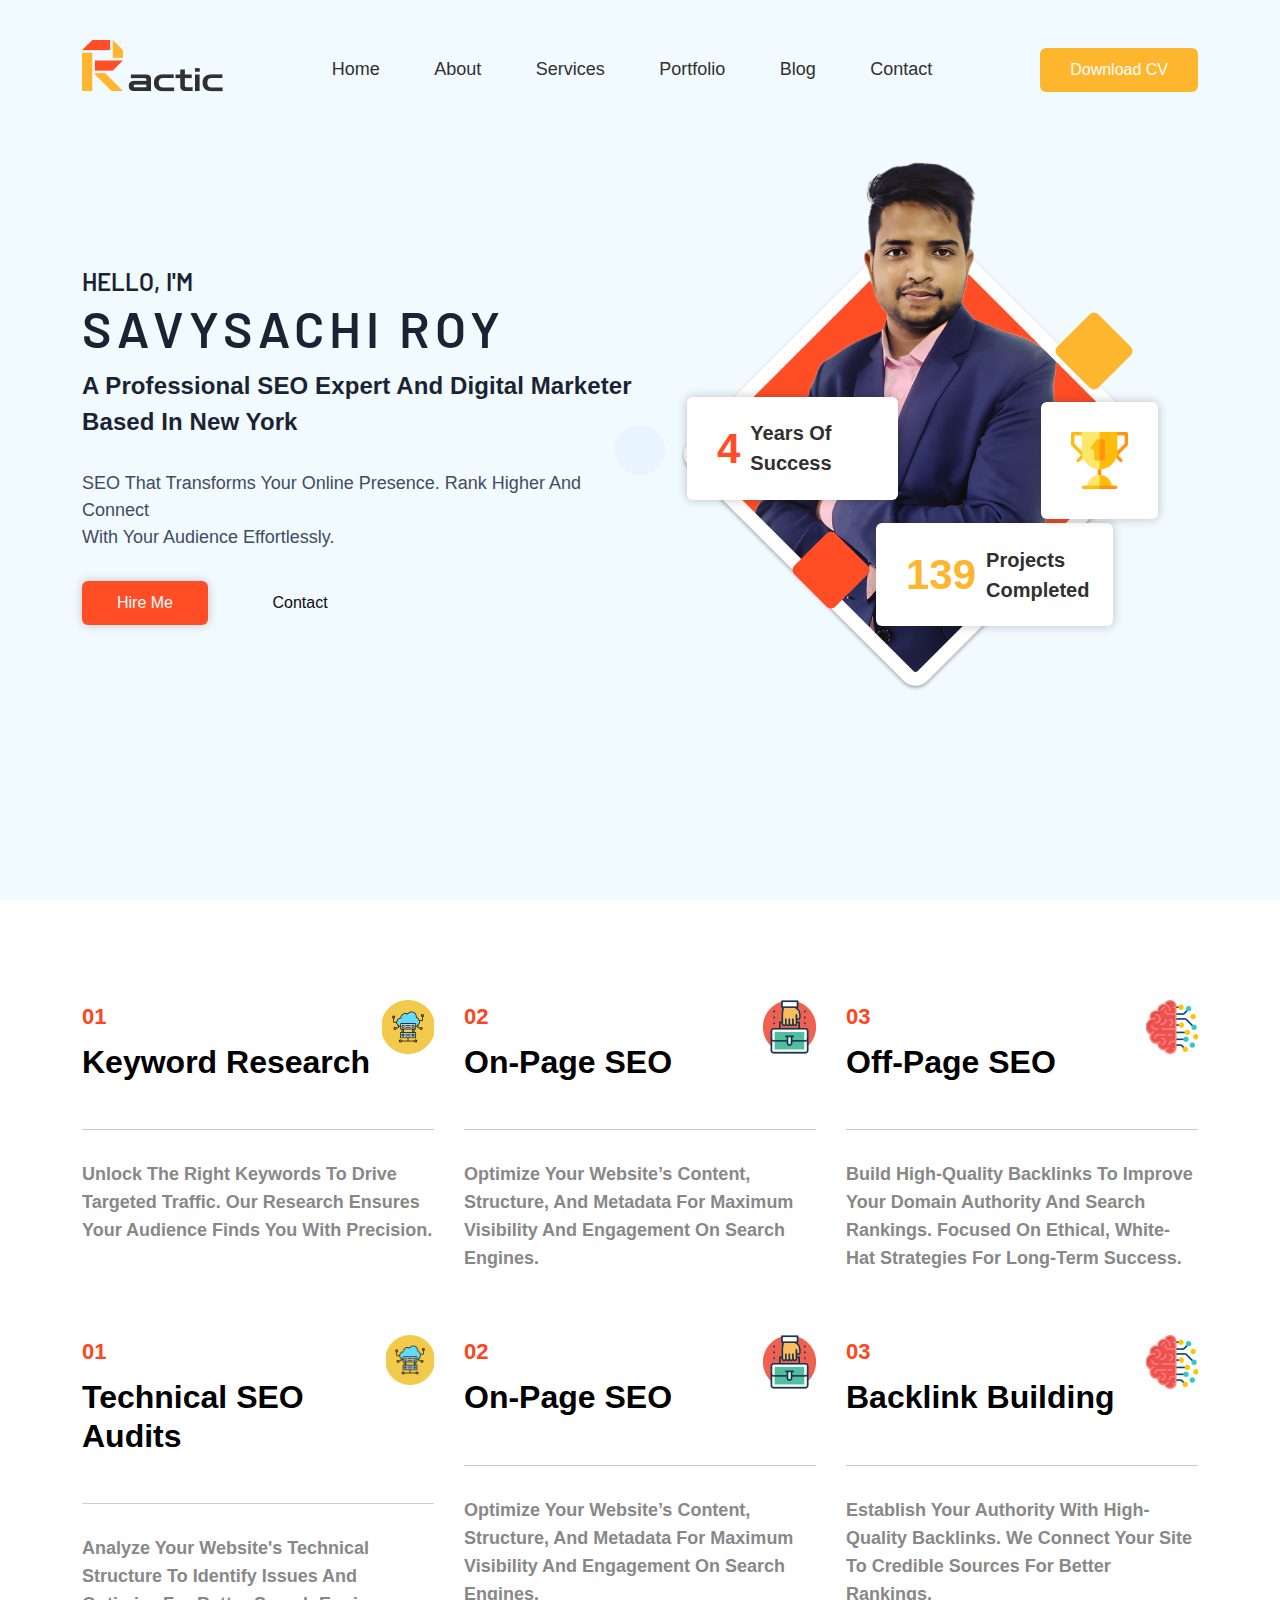
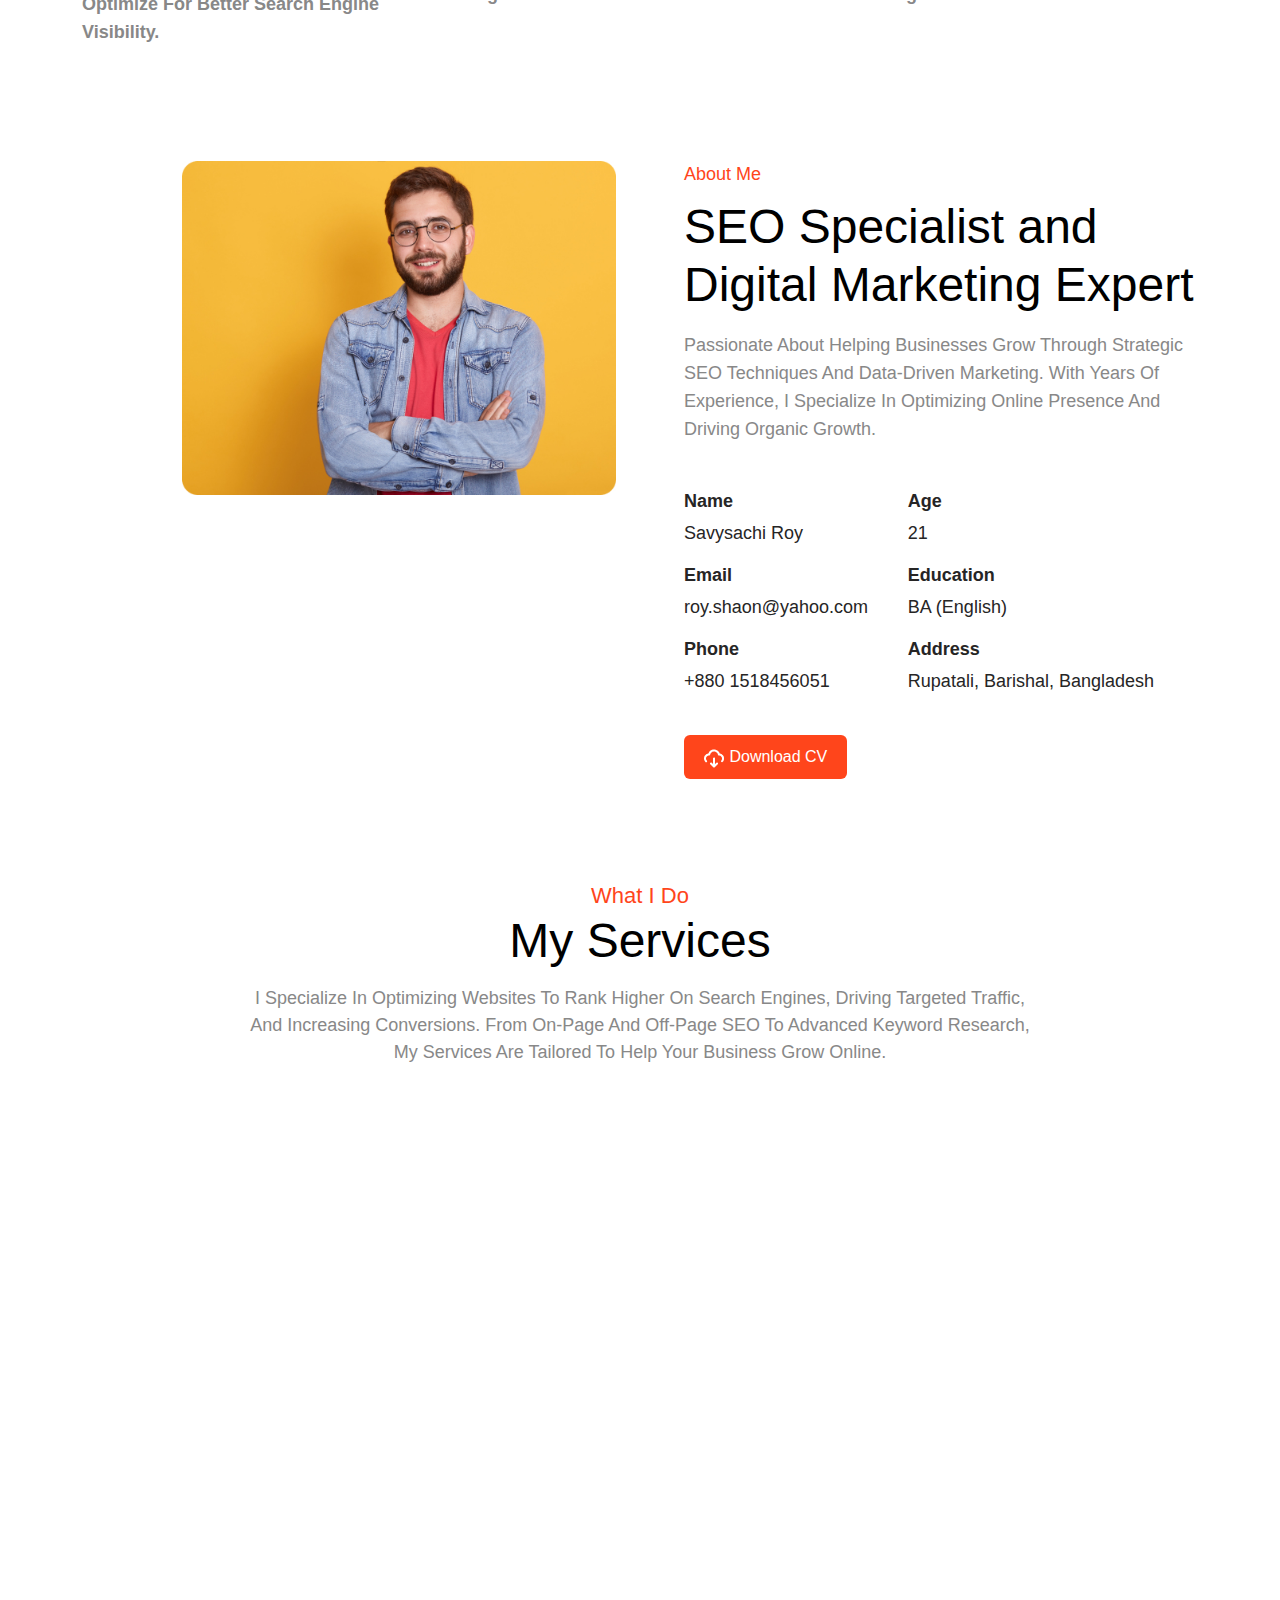
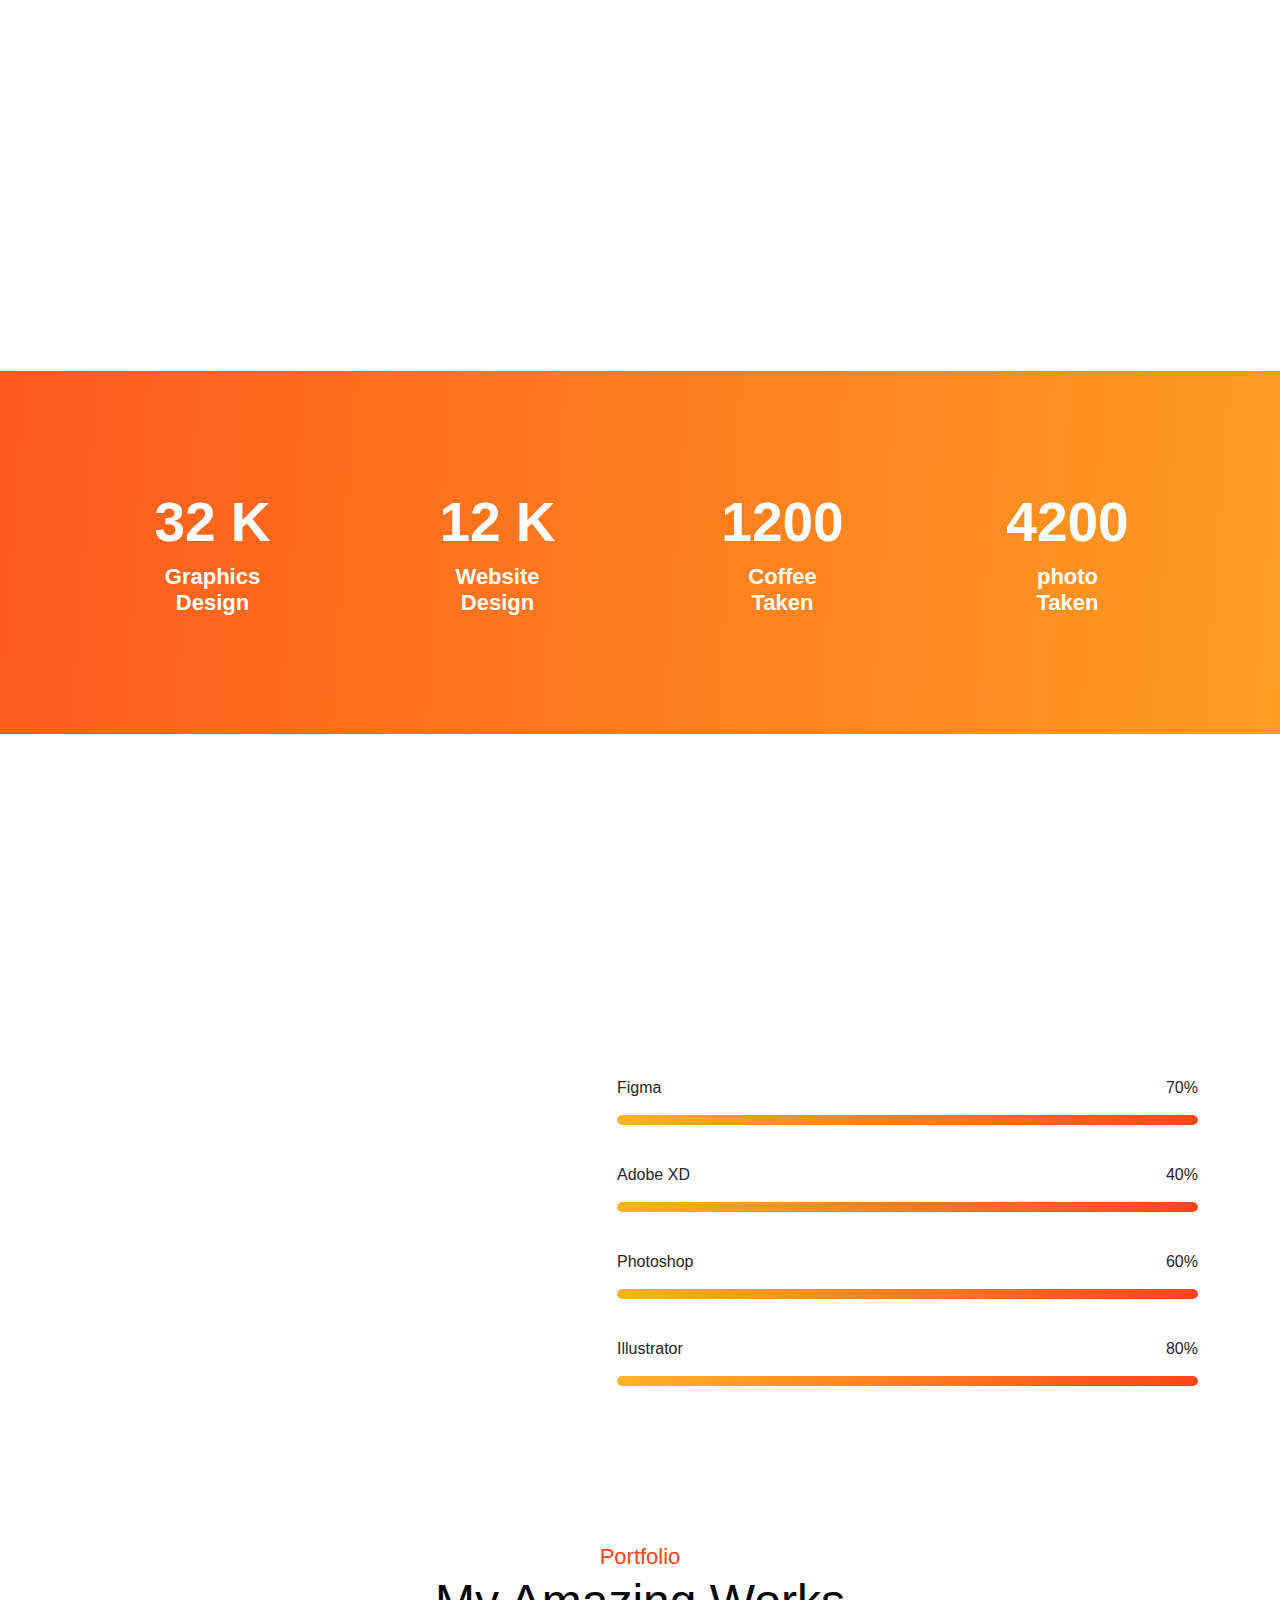
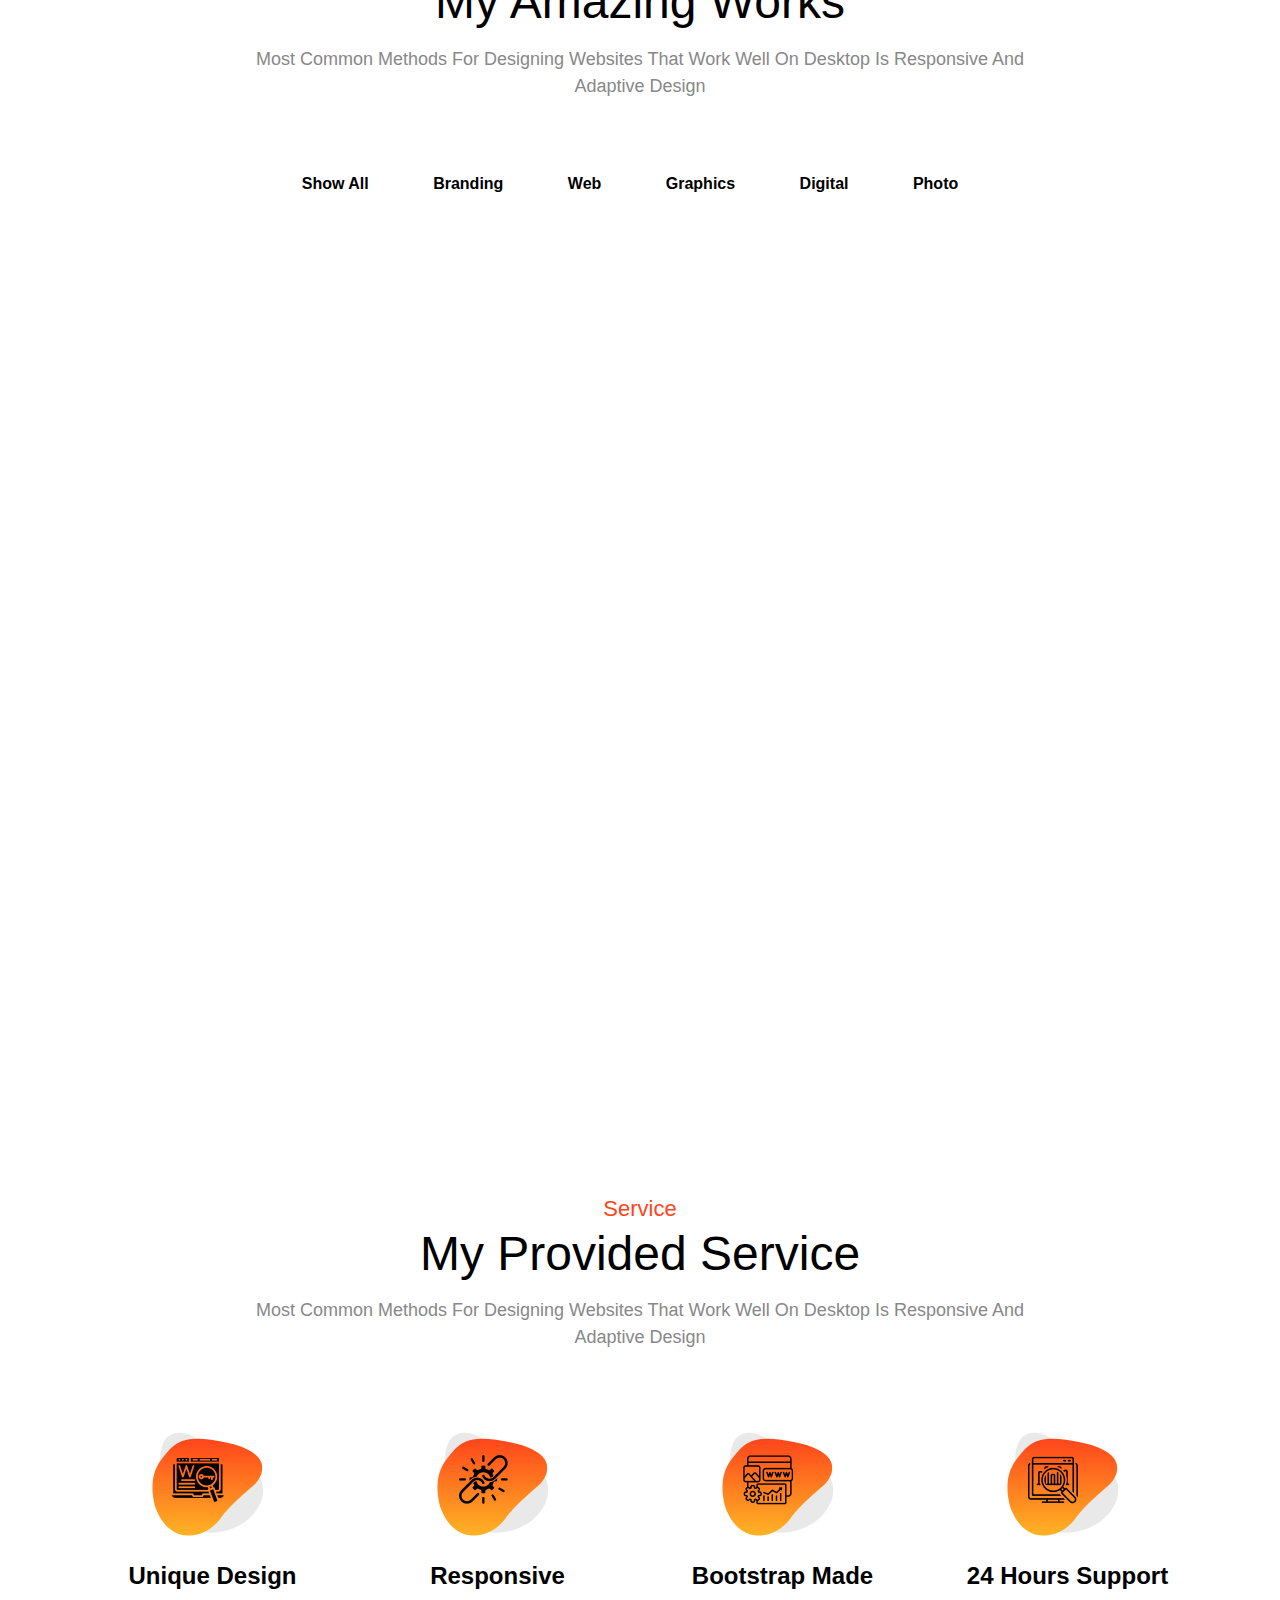
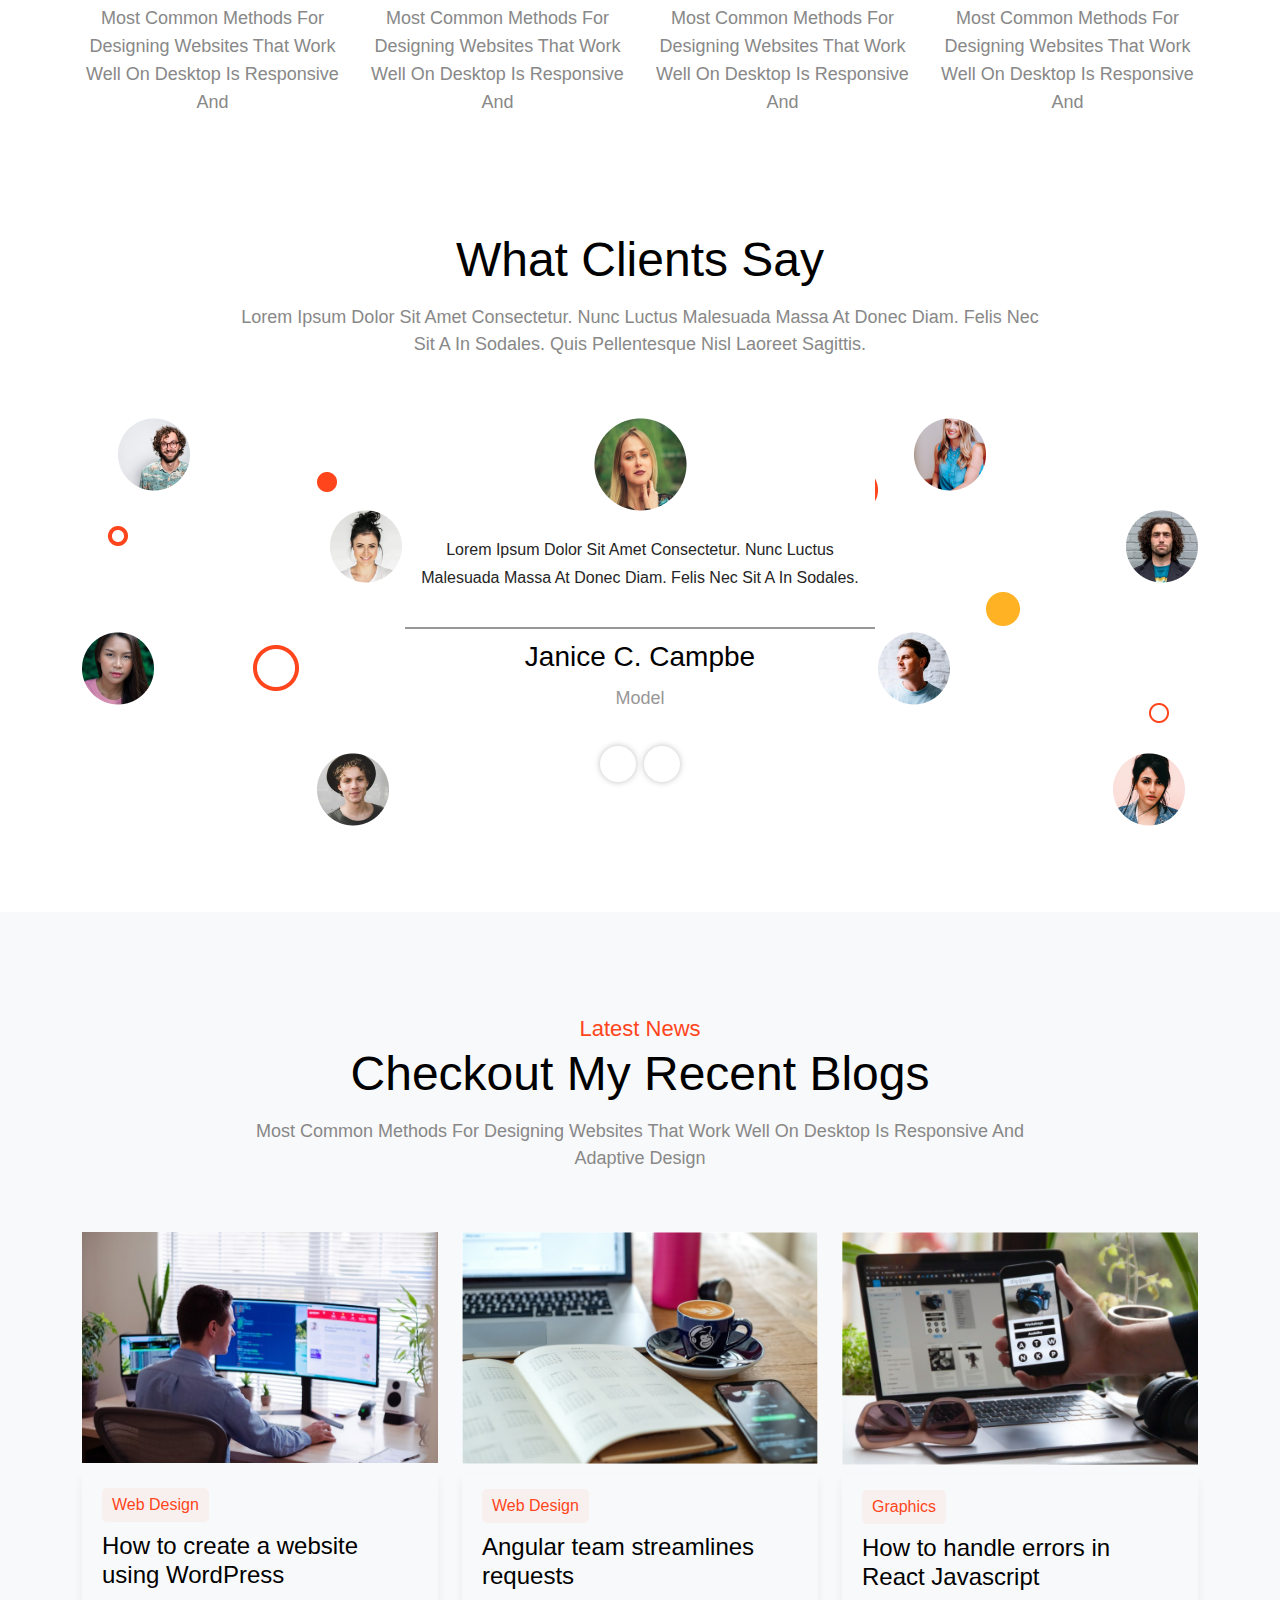
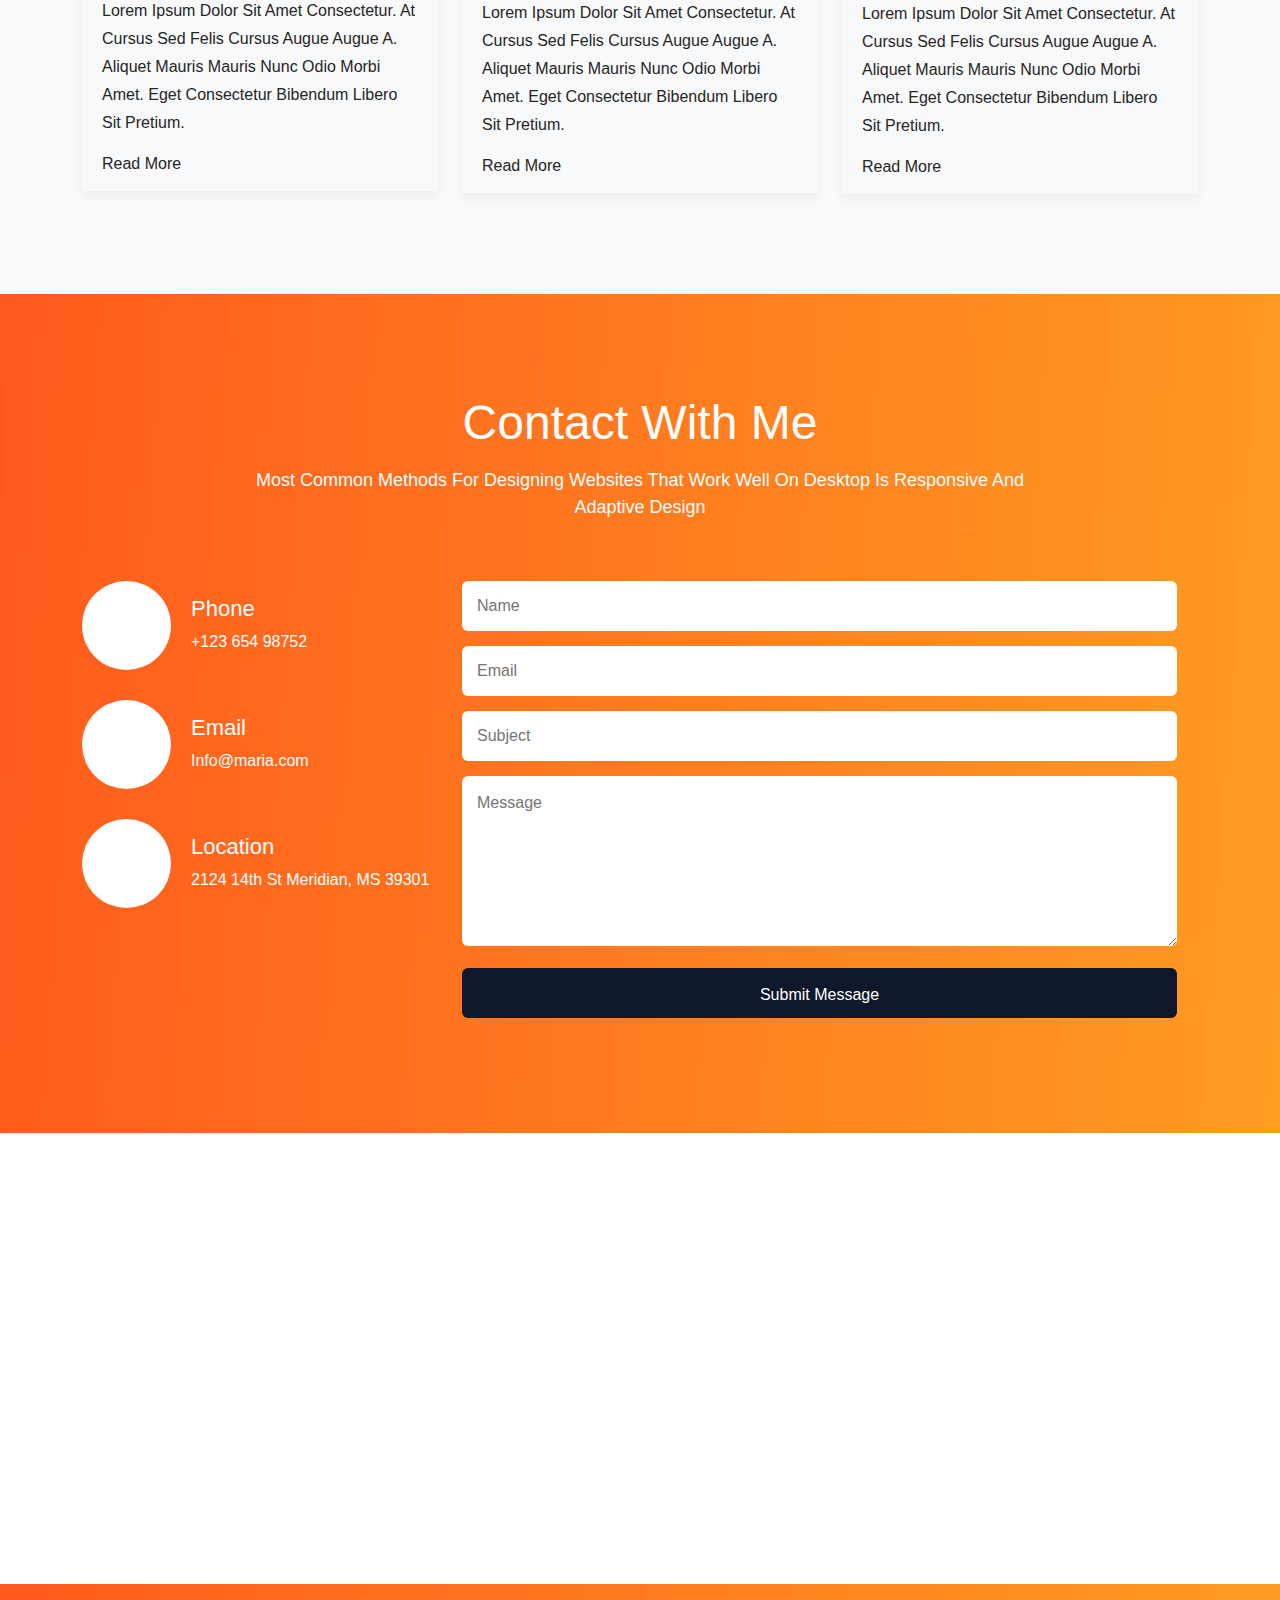
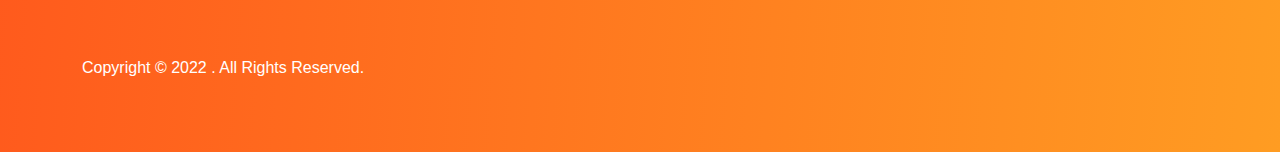
==== index.html @ 5752805a "update css" ====
<!DOCTYPE html>
<html lang="en">

<meta http-equiv="content-type" content="text/html;charset=UTF-8" />
<head>
    <meta charset="UTF-8">
    <meta http-equiv="X-UA-Compatible" content="IE=edge">
    <meta name="viewport" content="width=device-width, initial-scale=1.0">
    <link rel="shortcut icon" type="image/x-icon" href="assets/img/fav.png">
    <title>Creative Portfolio</title>

    <!-- CSS STYLESHEET HERE -->
    <link rel="stylesheet" href="assets/css/bootstrap.min.css">
    <link rel="stylesheet" href="../cdnjs.cloudflare.com/ajax/libs/font-awesome/6.2.1/css/all.min.css">
    <link rel="stylesheet" href="assets/css/meanmenu.css">
    <link rel="stylesheet" href="assets/css/swiper-bundle.min.css">
    <link rel="stylesheet" href="assets/css/backToTop.css">
    <link rel="stylesheet" href="assets/css/animate.min.css">
    <link rel="stylesheet" href="assets/css/style.css">
    <link rel="stylesheet" href="assets/css/responsive.css">
</head>
<body>

    <!-- preloader -->
    <div id="preloader">
        <div class="preloader">
            <span></span>
            <span></span>
        </div>
    </div>
    <!-- /preloader -->

    <div class="responsive_mobile_menu">
        <div class="container">
            <div class="mobile_wrapper">
                <div class="mobile_left">
                    <div class="logo">
                        <img src="assets/img/logo/logo.png" alt="logo">
                    </div>
                </div>
                <div class="mobile_right">
                    <a href="javascript:void(0)"><i class="fa-solid fa-bars text-white open-mobile-menu"></i></a>
                </div>
            </div>
        </div>
    </div>
    <div class="mobile_info_open">
        <div class="container">
            <div class="mobile_header">
                <div class="mobile-logo">
                    <img src="assets/img/logo/logo.png" alt="">
                </div>
                <div class="icon">
                    <i class="fa-solid fa-xmark text-white close_info"></i>
                </div>
            </div>
            <div class="mobile_body">
                <div class="mobile-menu"></div>
            </div>
        </div>
    </div>

        <!-- header  -->
        <header>
            <div class="header__area-1 transparent-header header-sticky">
                <div class="container">
                    <div class="header__inner-1">
                        <div class="logo">
                            <img src="assets/img/logo/logo.png" alt="logo">
                        </div>
                        <div class="navbar">
                            <ul class="header__menu-1" id="mobile-menu">
                                <li><a href="#hero">Home</a></li>
                                <li><a href="#about">About</a></li>
                                <li><a href="#service">Services</a></li>
                                <li><a href="#portfolio">Portfolio</a></li>
                                <li><a href="#blog">Blog</a></li>
                                <li><a href="#contact">Contact</a></li>
                            </ul>
                        </div>
                        <div class="header__right">
                            <a href="savysachi.pdf" target="_blank" class="btn-1">Download CV</a>
                        </div>
                    </div>
                </div>
            </div>
        </header>
        <!-- /header  -->

        <!-- main -->
    <main>
        <!-- hero  -->
        <div class="hero__area-1" id="hero">
            <div class="container hero-container">
                <!-- <div class="row align-items-center"> -->
                    <div class="col-lg-6">
                        <div class="hero1">
                            <h4 class="hero1__subtitle">Hello, I'm</h4>
                            <h2 class="hero1__title" >Savysachi Roy</h2>
                            <p class="hero1__dis1">A Professional SEO Expert and Digital Marketer Based in New York</p>
                            <p class="hero1__dis2">SEO that transforms your online presence. Rank higher and connect <br> with your audience effortlessly.</p>

                            <a href="#" class="btn-2">Hire Me</a>
                            <a href="#" class="btn-2 btn-c">contact</a>
                        </div>
                    </div>
                    <div class="col-lg-6">
                        <div class="heroright1">
                            <span class="box1"></span>
                            <span class="box2"></span>
                            <div class="box3">
                                <span class="box3__count">4</span>
                                <span class="box3__years">Years Of <br>
                                    Success</spsan>
                            </div>
                            <div class="box3 box4">
                                <span class="box3__count">139</span>
                                <span class="box3__years">Projects <br>
                                    Completed</span>
                            </div>
                            <div class="box5">
                                <img src="assets/img/hero/trophy.png" alt="trophy">
                            </div>
                            <div class="heroright1__thumb">
                                <!-- <img src="assets/img/hero/with-box.png" alt="main-hero"> -->
                                <img src="assets/img/me.png" alt="main-hero" class="main-hero">
                            </div>

                        </div>
                    </div>
                <!-- </div> -->
            </div>
        </div>
        <div class="hero__responsive">
            <div class="container">
                <div class="responsive_text">
                    <h4 class="sub-title">Hello, I'm</h4>
                    <h2 class="title" >Savysachi Roy</h2>
                </div>
                <div class="responsive__thumb">
                    <img src="assets/img/me.png" alt="main-hero">
                    <div class="box3 res-box3">
                        <span class="box3__count res__count">10</span>
                        <span class="box3__years">Years Of <br>
                            Success</spsan>
                    </div>
                    <div class="box3 box4 res-box4">
                        <span class="box3__count res2__count">600</span>
                        <span class="box3__years res2__years">Projects <br>
                            Completed</span>
                    </div>
                </div>
                <p class="hero1__dis1">A Professional  UI/UX Designer and Web Developer based In New York</p>
                <p class="hero1__dis2">Fashion that exists in everything. Style is a way to say who you <br> are without having to speak. </p>
                <a href="#" class="btn-2">Hire Me</a>
                <a href="#" class="btn-2">contact</a>
            </div>
        </div>
        <!-- /hero  -->

        <!-- category  -->
        <div class="category__area-1">
            <div class="container">
                <div class="category__wrapper-1">
                    <div class="category">
                        <div class="category__item">
                            <div class="category__content">
                                <span class="category__count">01</span>
                                <h2 class="category__title">Keyword Research</h2>
                            </div>
                            <div class="category__thumb">
                                <img src="assets/img/category/cat-01.jpg" alt="Keyword Research">
                            </div>
                        </div>
                        <p class="category__dis">
                            Unlock the right keywords to drive targeted traffic. Our research ensures your audience finds you with precision.
                        </p>
                    </div>
                    <div class="category">
                        <div class="category__item">
                            <div class="category__content">
                                <span class="category__count">02</span>
                                <h2 class="category__title">On-Page SEO</h2>
                            </div>
                            <div class="category__thumb">
                                <img src="assets/img/category/cat-02.jpg" alt="On-Page SEO">
                            </div>
                        </div>
                        <p class="category__dis">
                            Optimize your website’s content, structure, and metadata for maximum visibility and engagement on search engines.
                        </p>
                    </div>
                    <div class="category">
                        <div class="category__item">
                            <div class="category__content">
                                <span class="category__count">03</span>
                                <h2 class="category__title">Off-Page SEO</h2>
                            </div>
                            <div class="category__thumb">
                                <img src="assets/img/category/cat-03.jpg" alt="Backlink Building">
                            </div>
                        </div>
                        <p class="category__dis">
                            Build high-quality backlinks to improve your domain authority and search rankings. Focused on ethical, white-hat strategies for long-term success.
                        </p>
                    </div>
                </div>
                <div class="category__wrapper-1 mt-5">
                    <div class="category">
                        <div class="category__item">
                            <div class="category__content">
                                <span class="category__count">01</span>
                                <h2 class="category__title">Technical SEO Audits</h2>
                            </div>
                            <div class="category__thumb">
                                <img src="assets/img/category/cat-01.jpg" alt="Keyword Research">
                            </div>
                        </div>
                        <p class="category__dis">
                            Analyze your website's technical structure to identify issues and optimize for better search engine visibility.
                        </p>
                    </div>
                    <div class="category">
                        <div class="category__item">
                            <div class="category__content">
                                <span class="category__count">02</span>
                                <h2 class="category__title">On-Page SEO</h2>
                            </div>
                            <div class="category__thumb">
                                <img src="assets/img/category/cat-02.jpg" alt="On-Page SEO">
                            </div>
                        </div>
                        <p class="category__dis">
                            Optimize your website’s content, structure, and metadata for maximum visibility and engagement on search engines.
                        </p>
                    </div>
                    <div class="category">
                        <div class="category__item">
                            <div class="category__content">
                                <span class="category__count">03</span>
                                <h2 class="category__title">Backlink Building</h2>
                            </div>
                            <div class="category__thumb">
                                <img src="assets/img/category/cat-03.jpg" alt="Backlink Building">
                            </div>
                        </div>
                        <p class="category__dis">
                            Establish your authority with high-quality backlinks. We connect your site to credible sources for better rankings.
                        </p>
                    </div>
                </div>
            </div>
        </div>
        
        <!-- /category  -->

        <!-- about  -->
        <div class="about__area-1" id="about">
            <div class="container">
                <div class="row g-5">
                    <div class="col-lg-6">
                        <div class="about__thumb">
                            <img class="about__main" src="assets/img/about/about-01.jpg" alt="about">
                            <img class="about__img2 wow animate__animated animate__bounceIn" data-wow-duration="1s" data-wow-delay=".5s" src="assets/img/about/about-02.jpg" alt="about">
                            <img class="about__img3 wow animate__animated animate__bounceIn" data-wow-duration="1s" data-wow-delay=".5s" src="assets/img/about/figma.png" alt="about">
                            <img class="about__img4 wow animate__animated animate__bounceIn" data-wow-duration="1s" data-wow-delay=".7s" src="assets/img/about/photoshop.png" alt="about">
                            <img class="about__img5 wow animate__animated animate__bounceIn" data-wow-duration="1s" data-wow-delay=".9s" src="assets/img/about/xd.png" alt="about">
                        </div>
                    </div>
                    <div class="col-lg-6">
                        <!-- <div class="about__right">
                            <span class="about__subtitle">About Me</span>
                            <h2 class="about__title">World Professional UI/UX designer</h2>
                            <p class="about__dis">Lorem ipsum dolor sit amet consectetur. Nunc luctus malesuada massa at donec diam. Felis nec sit a in sodales. Quis pellentesque nisl laoreet sagittis. Pharetra ac aliquet egestas rhoncus aliquam </p>
                            <div class="about__wrapperinfo">
                                <ul class="about__info">
                                    <li>
                                        <span>Name</span>
                                        <span class="name">James</span>
                                    </li>
                                    <li>
                                        <span>Email</span>
                                        <span class="name">James Smith@Gmail.com</span>
                                    </li>
                                    <li>
                                        <span>Phone</span>
                                        <span class="name">+123 654 98752</span>
                                    </li>
                                    <a href="#" class="btn-3"> <img src="assets/img/icons/arrow.png" alt=""> Download CV</a>
                                </ul>
                                <ul class="about__info">
                                    <li>
                                        <span>Brithday</span>
                                        <span class="name">January 22,1999</span>
                                    </li>
                                    <li>
                                        <span>Education</span>
                                        <span class="name">Computer Science</span>
                                    </li>
                                    <li>
                                        <span>Address</span>
                                        <span class="name">New York</span>
                                    </li>
                                </ul>
                            </div>
                        </div> -->

                        <div class="about__right">
                            <span class="about__subtitle">About Me</span>
                            <h2 class="about__title">SEO Specialist and Digital Marketing Expert</h2>
                            <p class="about__dis">
                                Passionate about helping businesses grow through strategic SEO techniques and data-driven marketing. 
                                With years of experience, I specialize in optimizing online presence and driving organic growth.
                            </p>
                            <div class="about__wrapperinfo">
                                <ul class="about__info">
                                    <li>
                                        <span>Name</span>
                                        <span class="name">Savysachi Roy</span>
                                    </li>
                                    <li>
                                        <span>Email</span>
                                        <span class="name">roy.shaon@yahoo.com</span>
                                    </li>
                                    <li>
                                        <span>Phone</span>
                                        <span class="name">+880 1518456051</span>
                                    </li>
                                    <a href="https://shaon-roy.blogspot.com/cv.pdf" class="btn-3"> 
                                        <img src="assets/img/icons/arrow.png" alt=""> Download CV
                                    </a>
                                </ul>
                                <ul class="about__info">
                                    <li>
                                        <span>Age</span>
                                        <span class="name">21</span>
                                    </li>
                                    <li>
                                        <span>Education</span>
                                        <span class="name">BA (English)</span>
                                    </li>
                                    <li>
                                        <span>Address</span>
                                        <span class="name">Rupatali, Barishal, Bangladesh</span>
                                    </li>
                                </ul>
                            </div>
                        </div>
                        
                    </div>
                </div>
            </div>
        </div>
        <!-- /about  -->

        <!-- service  -->
        <div class="service__area-1" id="service">
            <div class="container">
                <div class="col-xl-12 text-center">
                    <div class="section__wrapper">
                        <span class="subtitle">What I Do</span>
                        <h2 class="section-title">My Services</h2>
                        <p class="section-dis">
                            I specialize in optimizing websites to rank higher on search engines, driving targeted traffic, and increasing conversions. 
                            From on-page and off-page SEO to advanced keyword research, my services are tailored to help your business grow online.
                        </p>
                    </div>
                </div>
                <div class="row">
                    <div class="col-md-6">
                        <div class="serviceitem wow animate__animated animate__fadeIn" data-wow-duration=".5s" data-wow-delay=".5s">
                            <div class="serviceitem__thumb">
                                <img src="assets/img/service/s5.png" alt="SEO Audit Service">
                            </div>
                            <div class="serviceitem__content">
                                <span class="serviceitem__content__title">Comprehensive SEO Audit</span>
                                <h3 class="serviceitem__content__price">Starts From <span>$99</span></h3>
                                <p class="serviceitem__content__dis">
                                    A detailed analysis of your website's SEO performance to identify issues and opportunities for improvement. Includes recommendations for on-page and technical SEO optimizations.
                                </p>
                            </div>
                        </div>
                    </div>
                    <div class="col-md-6">
                        <div class="serviceitem wow animate__animated animate__fadeIn" data-wow-duration=".5s" data-wow-delay=".8s">
                            <div class="serviceitem__thumb">
                                <img src="assets/img/service/s6.png" alt="Keyword Research Service">
                            </div>
                            <div class="serviceitem__content">
                                <span class="serviceitem__content__title">Keyword Research</span>
                                <h3 class="serviceitem__content__price">Starts From <span>$79</span></h3>
                                <p class="serviceitem__content__dis"> 
A comprehensive analysis of your website's SEO to uncover issues and opportunities. Includes actionable recommendations for on-page and technical SEO improvements.
                                </p>
                            </div>
                        </div>
                    </div>
                    <div class="col-md-6">
                        <div class="serviceitem wow animate__animated animate__fadeIn" data-wow-duration=".5s" data-wow-delay="1s">
                            <div class="serviceitem__thumb">
                                <img src="assets/img/service/s7.png" alt="Link Building Service">
                            </div>
                            <div class="serviceitem__content">
                                <span class="serviceitem__content__title">Link Building</span>
                                <h3 class="serviceitem__content__price">Starts From <span>$149</span></h3>
                                <p class="serviceitem__content__dis">
                                    Build high-quality backlinks to improve your domain authority and search rankings. Focused on ethical, white-hat strategies for long-term success.
                                </p>
                            </div>
                        </div>
                    </div>
                    <div class="col-md-6">
                        <div class="serviceitem wow animate__animated animate__fadeIn" data-wow-duration=".5s" data-wow-delay="1.2s">
                            <div class="serviceitem__thumb">
                                <img src="assets/img/service/s8.png" alt="Content Optimization Service">
                            </div>
                            <div class="serviceitem__content">
                                <span class="serviceitem__content__title">Content Optimization</span>
                                <h3 class="serviceitem__content__price">Starts From <span>$89</span></h3>
                                <p class="serviceitem__content__dis">
                                    Optimize your website's content with SEO-focused strategies, ensuring it ranks higher on search engines and engages your target audience effectively.
                                </p>
                            </div>
                        </div>
                    </div>
                </div>
                
            </div>
        </div>
        <!-- /service  -->

        <!-- counter  -->
        <div class="counter__area-1">
            <div class="container">
                <div class="row counter_row">
                    <div class="col-md-3">
                        <div class="counter">
                            <span class="counter__volume increase">32 <span>K</span></span>
                            <h4 class="counter__title">Graphics <br>
                                Design</h4>
                        </div>
                    </div>
                    <div class="col-md-3">
                        <div class="counter">
                            <span class="counter__volume increase">12 <span>K</span></span>
                            <h4 class="counter__title">Website <br>
                                Design</h4>
                        </div>
                    </div>
                    <div class="col-md-3">
                        <div class="counter">
                            <span class="counter__volume increase">1200 <span class="counter__plus"><i class="fa-solid fa-plus"></i></span></span>
                            <h4 class="counter__title">Coffee <br>
                                Taken</h4>
                        </div>
                    </div>
                    <div class="col-md-3">
                        <div class="counter">
                            <span class="counter__volume increase">4200 <span class="counter__plus"><i class="fa-solid fa-plus"></i></span></span>
                            <h4 class="counter__title">photo <br>
                                Taken</h4>
                        </div>
                    </div>
                </div>
            </div>
        </div>
        <!-- /counter  -->

        <!-- skills  -->
        <div class="skills__area-1">
            <div class="container">
                <div class="row">
                    <div class="col-md-12 col-lg-5">
                        <div class="skillLeft">
                            <div class="skillLeft__thumb wow animate__fadeInLeft animate__fadeIn" data-wow-duration=".5s" data-wow-delay="1s">
                                <img src="assets/img/skills/skill-thumb.jpg" alt="skills">
                            </div>
                        </div>
                    </div>
                    <div class="col-md-12 col-lg-7">
                        <div class="skillRight">
                            <span class="about__subtitle wow animate__fadeIn animate__fadeIn" data-wow-duration=".5s" data-wow-delay="1s">Skills</span>
                            <h2 class="about__title wow animate__fadeIn animate__fadeIn" data-wow-duration=".5s" data-wow-delay="1.5s">I Develop Skills Regularly to Keep Me Update</h2>
                            <p class="about__dis wow animate__fadeIn animate__fadeIn" data-wow-duration=".5s" data-wow-delay="1.8s">Most common methods for designing websites that work well on desktop is responsive and adaptive design</p>
                            <div class="progressbar__wrapper">
                                <div class="skills-name">
                                    <div class="progress-content">
                                        <span>Figma</span>
                                        <span>70%</span>
                                    </div>
                                    <div class="progress-bar progress-wrapper">
                                        <div class="progress progress-bar-height" data-percent="70" data-color="green">
                                        </div>
                                    </div>
                                </div>
                                <div class="skills-name">
                                    <div class="progress-content">
                                        <span>Adobe XD</span>
                                        <span>40%</span>
                                    </div>
                                    <div class="progress-bar progress-wrapper">
                                        <div class="progress progress-bar-height" data-percent="40" data-color="green">
                                        </div>
                                    </div>
                                </div>
                                <div class="skills-name">
                                    <div class="progress-content">
                                        <span>Photoshop</span>
                                        <span>60%</span>
                                    </div>
                                    <div class="progress-bar progress-wrapper">
                                        <div class="progress progress-bar-height" data-percent="60" data-color="green">
                                        </div>
                                    </div>
                                </div>
                                <div class="skills-name">
                                    <div class="progress-content">
                                        <span>Illustrator</span>
                                        <span>80%</span>
                                    </div>
                                    <div class="progress-bar progress-wrapper">
                                        <div class="progress progress-bar-height" data-percent="80" data-color="green">
                                        </div>
                                    </div>
                                </div>
                            </div>
                        </div>
                    </div>
                </div>
            </div>
        </div>
        <!-- /skills  -->

        <!-- portfolio -->
        <div class="portfolio__area-1 pt-145" id="portfolio">
        <div class="container">
            <div class="col-xl-12 text-center">
                <div class="section__wrapper">
                    <span class="subtitle">Portfolio</span>
                    <h2 class="section-title">My Amazing Works</h2>
                    <p class="section-dis">Most common methods for designing websites that work well on desktop is responsive and adaptive design </p>
                </div>
            </div>
            <div class="row">
                <div class="col-xl-12">
                    <div class="portfolio__menu text-center mb-50">
                        <button class="active" data-filter="*">Show all</button>
                        <button data-filter=".cat1">Branding   </button>
                        <button data-filter=".cat2">Web</button>
                        <button data-filter=".cat3">Graphics</button>
                        <button data-filter=".cat4">Digital</button>
                        <button data-filter=".cat5">Photo</button>
                    </div>

                </div>
            </div>
            <div class="row grid">
                <div class="col-xl-4 col-lg-4 col-md-6 grid-item cat1 cat3">
                    <div class="portfolio mb-30 wow animate__animated animate__fadeIn" data-wow-duration=".5s" data-wow-delay=".5s">
                        <div class="portfolio__thumb">
                            <img src="assets/img/works/1.jpg" alt="">
                            <a class="popup-image" href="assets/img/portfolio/port1.html">
                                <i class="ti-plus"></i>
                            </a>
                        </div>
                        <div class="portfolio__text">
                            <h4><a href="#">Light Mockup</a></h4>
                            <span>Brnading</span>
                        </div>
                    </div>
                </div>
                <div class="col-xl-4 col-lg-4 col-md-6 grid-item cat2 cat4">
                    <div class="portfolio mb-30 wow animate__animated animate__fadeIn" data-wow-duration=".5s" data-wow-delay=".9s">
                        <div class="portfolio__thumb">
                            <img src="assets/img/works/2.jpg" alt="">
                            <a class="popup-image" href="assets/img/portfolio/port2.html">
                                <i class="ti-plus"></i>
                            </a>
                        </div>
                        <div class="portfolio__text">
                            <h4><a href="#">Light Mockup</a></h4>
                            <span>Brnading</span>
                        </div>
                    </div>
                </div>
                <div class="col-xl-4 col-lg-4 col-md-6 grid-item cat3 cat5">
                    <div class="portfolio mb-30 wow animate__animated animate__fadeIn" data-wow-duration=".5s" data-wow-delay="1.3s">
                        <div class="portfolio__thumb">
                            <img src="assets/img/works/3.jpg" alt="">
                            <a class="popup-image" href="assets/img/portfolio/port3.html">
                                <i class="ti-plus"></i>
                            </a>
                        </div>
                        <div class="portfolio__text">
                            <h4><a href="#">Light Mockup</a></h4>
                            <span>Brnading</span>
                        </div>
                    </div>
                </div>
                <div class="col-xl-4 col-lg-4 col-md-6 grid-item cat4 cat1">
                    <div class="portfolio mb-30 wow animate__animated animate__fadeIn" data-wow-duration=".5s" data-wow-delay="1.6s">
                        <div class="portfolio__thumb">
                            <img src="assets/img/works/5.jpg" alt="">
                            <a class="popup-image" href="assets/img/portfolio/port4.html">
                                <i class="ti-plus"></i>
                            </a>
                        </div>
                        <div class="portfolio__text">
                            <h4><a href="#">Light Mockup</a></h4>
                            <span>Brnading</span>
                        </div>
                    </div>
                </div>
                <div class="col-xl-4 col-lg-4 col-md-6 grid-item cat5 cat2">
                    <div class="portfolio mb-30 wow animate__animated animate__fadeIn" data-wow-duration=".5s" data-wow-delay="1.9s">
                        <div class="portfolio__thumb">
                            <img src="assets/img/works/4.jpg" alt="">
                            <a class="popup-image" href="assets/img/portfolio/port5.html">
                                <i class="ti-plus"></i>
                            </a>
                        </div>
                        <div class="portfolio__text">
                            <h4><a href="#">Light Mockup</a></h4>
                            <span>Brnading</span>
                        </div>
                    </div>
                </div>
                <div class="col-xl-4 col-lg-4 col-md-6 grid-item cat1 cat3">
                    <div class="portfolio mb-30 wow animate__animated animate__fadeIn" data-wow-duration=".5s" data-wow-delay="2.5s">
                        <div class="portfolio__thumb">
                            <img src="assets/img/works/6.jpg" alt="">
                            <a class="popup-image" href="assets/img/portfolio/port7.html">
                                <i class="ti-plus"></i>
                            </a>
                        </div>
                        <div class="portfolio__text">
                            <h4><a href="#">Light Mockup</a></h4>
                            <span>Brnading</span>
                        </div>
                    </div>
                </div>
            </div>
        </div>
        </div>
        <!-- /portfolio -->

        <!-- service  -->
        <div class="service__area-2">
            <div class="container">
                <div class="col-xl-12 text-center">
                    <div class="section__wrapper">
                        <span class="subtitle">Service</span>
                        <h2 class="section-title">My Provided Service</h2>
                        <p class="section-dis">Most common methods for designing websites that work well on desktop is responsive and adaptive design</p>
                    </div>
                </div>
                <div class="row">
                    <div class="col-md-6 col-lg-4 col-xl-3">
                        <div class="serviceitem2">
                            <div class="serviceitem2__thumb">
                                <img src="assets/img/service/s5.png" alt="">
                            </div>
                            <div class="serviceitem2__content">
                                <span class="serviceitem2__content__title">Unique Design</span>
                                <p class="serviceitem2__content__dis">Most common methods for designing websites that work well on desktop is responsive and </p>
                            </div>
                        </div>
                    </div>
                    <div class="col-md-6 col-lg-4 col-xl-3">
                        <div class="serviceitem2">
                            <div class="serviceitem2__thumb">
                                <img src="assets/img/service/s6.png" alt="">
                            </div>
                            <div class="serviceitem2__content">
                                <span class="serviceitem2__content__title">Responsive</span>
                                <p class="serviceitem2__content__dis">Most common methods for designing websites that work well on desktop is responsive and </p>
                            </div>
                        </div>
                    </div>
                    <div class="col-md-6 col-lg-4 col-xl-3">
                        <div class="serviceitem2">
                            <div class="serviceitem2__thumb">
                                <img src="assets/img/service/s7.png" alt="">
                            </div>
                            <div class="serviceitem2__content">
                                <span class="serviceitem2__content__title">Bootstrap Made</span>
                                <p class="serviceitem2__content__dis">Most common methods for designing websites that work well on desktop is responsive and </p>
                            </div>
                        </div>
                    </div>
                    <div class="col-md-6 col-lg-4 col-xl-3">
                        <div class="serviceitem2">
                            <div class="serviceitem2__thumb">
                                <img src="assets/img/service/s8.png" alt="">
                            </div>
                            <div class="serviceitem2__content">
                                <span class="serviceitem2__content__title">24 Hours Support</span>
                                <p class="serviceitem2__content__dis">Most common methods for designing websites that work well on desktop is responsive and </p>
                            </div>
                        </div>
                    </div>
                </div>
            </div>
        </div>
        <!-- /service  -->

        <!-- testimonial  -->
        <div class="testimonial__area-1">
            <div class="container">
                <div class="col-xl-12 text-center">
                    <div class="section__wrapper">
                        <h2 class="section-title">What Clients Say</h2>
                        <p class="section-dis">Lorem ipsum dolor sit amet consectetur. Nunc luctus malesuada massa at donec diam. Felis nec sit a in sodales. Quis pellentesque nisl laoreet sagittis.</p>
                    </div>
                </div>
                <div class="testimonial__wrapper">
                    <img class="position-absolute img-1" src="assets/img/testimonial/test-bg-lef.png" alt="">
                    <img class="position-absolute img-2" src="assets/img/testimonial/test-bg-right.png" alt="">
                    <div class="testimonial-active">
                        <div class="swiper testimonial-active">
                            <div class="swiper-wrapper">
                              <div class="swiper-slide">
                                <div class="testimonial__item">
                                    <div class="testimonial__item__thumb">
                                        <img src="assets/img/testimonial/test1.png" alt="testimonial">
                                    </div>
                                    <div class="testimonial__item__content">
                                        <div class="testimonial__rating">
                                            <i class="fa-solid fa-star"></i>
                                            <i class="fa-solid fa-star"></i>
                                            <i class="fa-solid fa-star"></i>
                                            <i class="fa-solid fa-star"></i>
                                            <i class="fa-solid fa-star"></i>
                                        </div>
                                        <div class="testimonial__dis">
                                            <p>Lorem ipsum dolor sit amet consectetur. Nunc luctus malesuada massa at donec diam. Felis nec sit a in sodales. </p>
                                        </div>
                                        <h4 class="testimonial__name">
                                            janice C. campbe
                                        </h4>
                                        <span class="testimonial__pos">Model</span>
                                    </div>
                                </div>
                              </div>
                              <div class="swiper-slide">
                                <div class="testimonial__item">
                                    <div class="testimonial__item__thumb">
                                        <img src="assets/img/testimonial/test2.png" alt="testimonial">
                                    </div>
                                    <div class="testimonial__item__content">
                                        <div class="testimonial__rating">
                                            <i class="fa-solid fa-star"></i>
                                            <i class="fa-solid fa-star"></i>
                                            <i class="fa-solid fa-star"></i>
                                            <i class="fa-solid fa-star"></i>
                                            <i class="fa-solid fa-star"></i>
                                        </div>
                                        <div class="testimonial__dis">
                                            <p>Lorem ipsum dolor sit amet consectetur. Nunc luctus malesuada massa at donec diam. Felis nec sit a in sodales. </p>
                                        </div>
                                        <h4 class="testimonial__name">
                                            dishu mukh
                                        </h4>
                                        <span class="testimonial__pos">Model</span>
                                    </div>
                                </div>
                              </div>
                              <div class="swiper-slide">
                                <div class="testimonial__item">
                                    <div class="testimonial__item__thumb">
                                        <img src="assets/img/testimonial/test3.png" alt="testimonial">
                                    </div>
                                    <div class="testimonial__item__content">
                                        <div class="testimonial__rating">
                                            <i class="fa-solid fa-star"></i>
                                            <i class="fa-solid fa-star"></i>
                                            <i class="fa-solid fa-star"></i>
                                            <i class="fa-solid fa-star"></i>
                                            <i class="fa-solid fa-star"></i>
                                        </div>
                                        <div class="testimonial__dis">
                                            <p>Lorem ipsum dolor sit amet consectetur. Nunc luctus malesuada massa at donec diam. Felis nec sit a in sodales. </p>
                                        </div>
                                        <h4 class="testimonial__name">
                                            jhon morhon
                                        </h4>
                                        <span class="testimonial__pos">Model</span>
                                    </div>
                                </div>
                              </div>
                            </div>
                          </div>
                          <div class="swiper-button-next"><i class="fa-solid fa-arrow-right"></i></div>
                          <div class="swiper-button-prev"><i class="fa-solid fa-arrow-left"></i></div>
                      </div>
                </div>
            </div>
        </div>
        <!-- /testimonial  -->

        <!-- blog  -->
        <div class="blog__area-1" id="blog">
            <div class="container">
                <div class="col-xl-12 text-center">
                    <div class="section__wrapper">
                        <span class="subtitle">Latest News</span>
                        <h2 class="section-title">Checkout My Recent Blogs</h2>
                        <p class="section-dis">Most common methods for designing websites that work well on desktop is responsive and adaptive design</p>
                    </div>
                </div>
                <div class="row">
                    <div class="col-md-6 col-lg-4">
                        <div class="blog">
                            <div class="blog__thumb">
                                <img src="assets/img/blog/blog1.jpg" alt="blog">
                            </div>
                            <div class="blog__content">
                                <span class="blog__content__cat">Web Design</span>
                                <h4 class="blog__content__title"><a href="#">How to create a website using WordPress</a></h4>
                                <p>Lorem ipsum dolor sit amet consectetur. At cursus sed felis cursus augue augue a. Aliquet mauris mauris nunc odio morbi amet. Eget consectetur bibendum libero sit pretium.</p>
                                <a href="#" class="btn-4">read more <i class="fa-solid fa-angles-right"></i></a>
                            </div>
                        </div>
                    </div>
                    <div class="col-md-6 col-lg-4">
                        <div class="blog">
                            <div class="blog__thumb">
                                <img src="assets/img/blog/blog2.jpg" alt="blog">
                            </div>
                            <div class="blog__content">
                                <span class="blog__content__cat">Web Design</span>
                                <h4 class="blog__content__title"><a href="#">Angular team streamlines
                                    requests</a></h4>
                                <p>Lorem ipsum dolor sit amet consectetur. At cursus sed felis cursus augue augue a. Aliquet mauris mauris nunc odio morbi amet. Eget consectetur bibendum libero sit pretium.</p>
                                <a href="#" class="btn-4">read more <i class="fa-solid fa-angles-right"></i></a>
                            </div>
                        </div>
                    </div>
                    <div class="col-md-6 col-lg-4">
                        <div class="blog">
                            <div class="blog__thumb">
                                <img src="assets/img/blog/blog3.jpg" alt="blog">
                            </div>
                            <div class="blog__content">
                                <span class="blog__content__cat">Graphics</span>
                                <h4 class="blog__content__title"><a href="#">How to handle errors in React Javascript</a></h4>
                                <p>Lorem ipsum dolor sit amet consectetur. At cursus sed felis cursus augue augue a. Aliquet mauris mauris nunc odio morbi amet. Eget consectetur bibendum libero sit pretium.</p>
                                <a href="#" class="btn-4">read more <i class="fa-solid fa-angles-right"></i></a>
                            </div>
                        </div>
                    </div>

                </div>
            </div>
        </div>
        <!-- /blog  -->

        <!-- contact  -->
        <div class="contact__area-1" id="contact">
            <div class="container">
                <div class="col-xl-12 text-center">
                    <div class="section__wrapper">
                        <h2 class="section-title text-white">Contact With Me</h2>
                        <p class="section-dis text-white">Most common methods for designing websites that work well on desktop is responsive and adaptive design</p>
                    </div>
                </div>
                <div class="row">
                    <div class="col-lg-6 col-xl-4">
                        <div class="contact__right">
                            <div class="social">
                                <span class="social__icon"><i class="fa-solid fa-phone"></i></span>
                                <div class="social__phone">
                                    <h4>Phone</h4>
                                    <span><a href="tel:+1557446">+123 654 98752</a></span>
                                </div>
                            </div>
                            <div class="social">
                                <span class="social__icon"><i class="fa-solid fa-envelope"></i></span>
                                <div class="social__phone">
                                    <h4>Email</h4>
                                    <span><a href="mailTo:Info@maria.com">Info@maria.com</a></span>
                                </div>
                            </div>
                            <div class="social">
                                <span class="social__icon"><i class="fa-solid fa-location-dot"></i></span>
                                <div class="social__phone">
                                    <h4>Location</h4>
                                    <span>2124 14th St
                                        Meridian, MS 39301</span>
                                </div>
                            </div>
                        </div>
                    </div>
                    <div class="col-lg-6 col-xl-8">
                        <div class="contact__wrapper">
                            <form action="#">
                                <div class="field-wrapper">
                                    <input type="text" name="name" placeholder="Name">
                                </div>
                                <div class="field-wrapper">
                                    <input type="email" name="email" placeholder="Email">
                                </div>
                                <div class="field-wrapper">
                                    <input type="text" name="name" placeholder="Subject">
                                </div>
                                <div class="field-wrapper">
                                    <textarea name="message" placeholder="Message"></textarea>
                                </div>
                                <div class="field-wrapper">
                                    <input type="submit" name="name" value="Submit Message">
                                </div>
                            </form>
                        </div>
                    </div>
                </div>
            </div>
        </div>
        <!-- /contact  -->

        <!-- map -->
        <div class="map__area-1">
            <div class="google-map">
                <iframe class="w-100" height="450" src="https://www.google.com/maps/embed?pb=!1m18!1m12!1m3!1d193595.91477055202!2d-74.11976321327155!3d40.69740344214894!2m3!1f0!2f0!3f0!3m2!1i1024!2i768!4f13.1!3m3!1m2!1s0x89c24fa5d33f083b%3A0xc80b8f06e177fe62!2sNew%20York%2C%20NY%2C%20USA!5e0!3m2!1sen!2sbd!4v1612427122501!5m2!1sen!2sbd"></iframe>
            </div>
        </div>
        <!-- /map -->

        <!-- footer  -->
        <footer>
            <div class="copyright_text text-center">
                <div class="container">
                    <div class="copyright__wrapper">
                        <p>Copyright &copy; 2022 . All Rights Reserved.</p>
                        <ul class="social__menu">
                            <li><a href="#"><i class="fa-brands fa-facebook-f"></i></a></li>
                            <li><a href="#"><i class="fa-brands fa-instagram"></i></a></li>
                            <li><a href="#"><i class="fa-brands fa-twitter"></i></a></li>
                            <li><a href="#"><i class="fa-brands fa-linkedin-in"></i></a></li>
                        </ul>
                    </div>
                </div>
            </div>
        </footer>
        <!-- footer  -->

    </main>
    <!-- /main -->
    <div class="offcanvas-overlay"></div>
    <div class="progress-wrap">
        <svg class="progress-circle svg-content" width="100%" height="100%" viewBox="-1 -1 102 102">
            <path d="M50,1 a49,49 0 0,1 0,98 a49,49 0 0,1 0,-98"
                style="transition: stroke-dashoffset 10ms linear 0s; stroke-dasharray: 307.919, 307.919; stroke-dashoffset: 265.093;">
            </path>
        </svg>
    </div>



   
    <script src="assets/js/jqueryv3.6.0.js"></script>
    <script src="assets/js/bootstrap.min.js"></script>
    <script src="assets/js/jquery.meanmenu.min.js"></script>
    <script src="assets/js/jquery.scrollUp.min.js"></script>
    <script src="assets/js/swiper-bundle.min.js"></script>
    <script src="assets/js/progress-bar.js"></script>
    <script src="assets/js/backToTop.js"></script>
    <script src="assets/js/counterup.js"></script>
    <script src="assets/js/isotope.pkgd.min.js"></script>
    <script src="assets/js/wow.min.js"></script>
    <script src="assets/js/imagesloaded.pkgd.min.js"></script>
    <script src="assets/js/main.js"></script>

    <script>
 // 07. Counter Activation
 const counter_1 = window.counterUp.default
  const counter_cb = entries => {

    entries.forEach(entry => {
      const el = entry.target
      if (entry.isIntersecting && !el.classList.contains('is-visible')) {
        counter_1(el, {
          duration: 1500,
          delay: 16,
        })
        el.classList.add('is-visible')
      }
    })
  }

  const counter_1_io = new IntersectionObserver(counter_cb, {
    threshold: 1
  })

  const counter_1_els = document.querySelectorAll('.increase');
  counter_1_els.forEach((el) => {
    counter_1_io.observe(el)
  });

    </script>
    
</body>

<!-- Mirrored from ractic.netlify.app/ by HTTrack Website Copier/3.x [XR&CO'2014], Fri, 20 Dec 2024 18:01:39 GMT -->
</html>
---- assets/css/backToTop.css ----
.progress-wrap {
    position: fixed;
    right: 50px;
    bottom: 50px;
    height: 46px;
    width: 46px;
    cursor: pointer;
    display: block;
    border-radius: 50px;
    box-shadow: inset  0 0 0 2px rgba(95, 58, 252,0.2);
    z-index: 99;
    opacity: 0;
    visibility: hidden;
    transform: translateY(15px);
    -webkit-transition: all 200ms linear;
    transition: all 200ms linear;
  }
  
  .progress-wrap.active-progress {
    opacity: 1;
    visibility: visible;
    transform: translateY(0);
  }
  
  .progress-wrap::after {
    position: absolute;
    content: '\f062';
    font: var(--fa-font-solid);
    text-align: center;
    line-height: 46px;
    font-size: 20px;
    color: #2c3941;
    left: 0;
    top: 0;
    height: 46px;
    width: 46px;
    cursor: pointer;
    display: block;
    z-index: 1;
    -webkit-transition: all 200ms linear;
    transition: all 200ms linear;
  }


  
  .progress-wrap svg path { 
    fill: none; 
  }
  
  .progress-wrap svg.progress-circle path {
    stroke: #2c3941;
    stroke-width: 4;
    box-sizing:border-box;
    -webkit-transition: all 200ms linear;
    transition: all 200ms linear;
  }
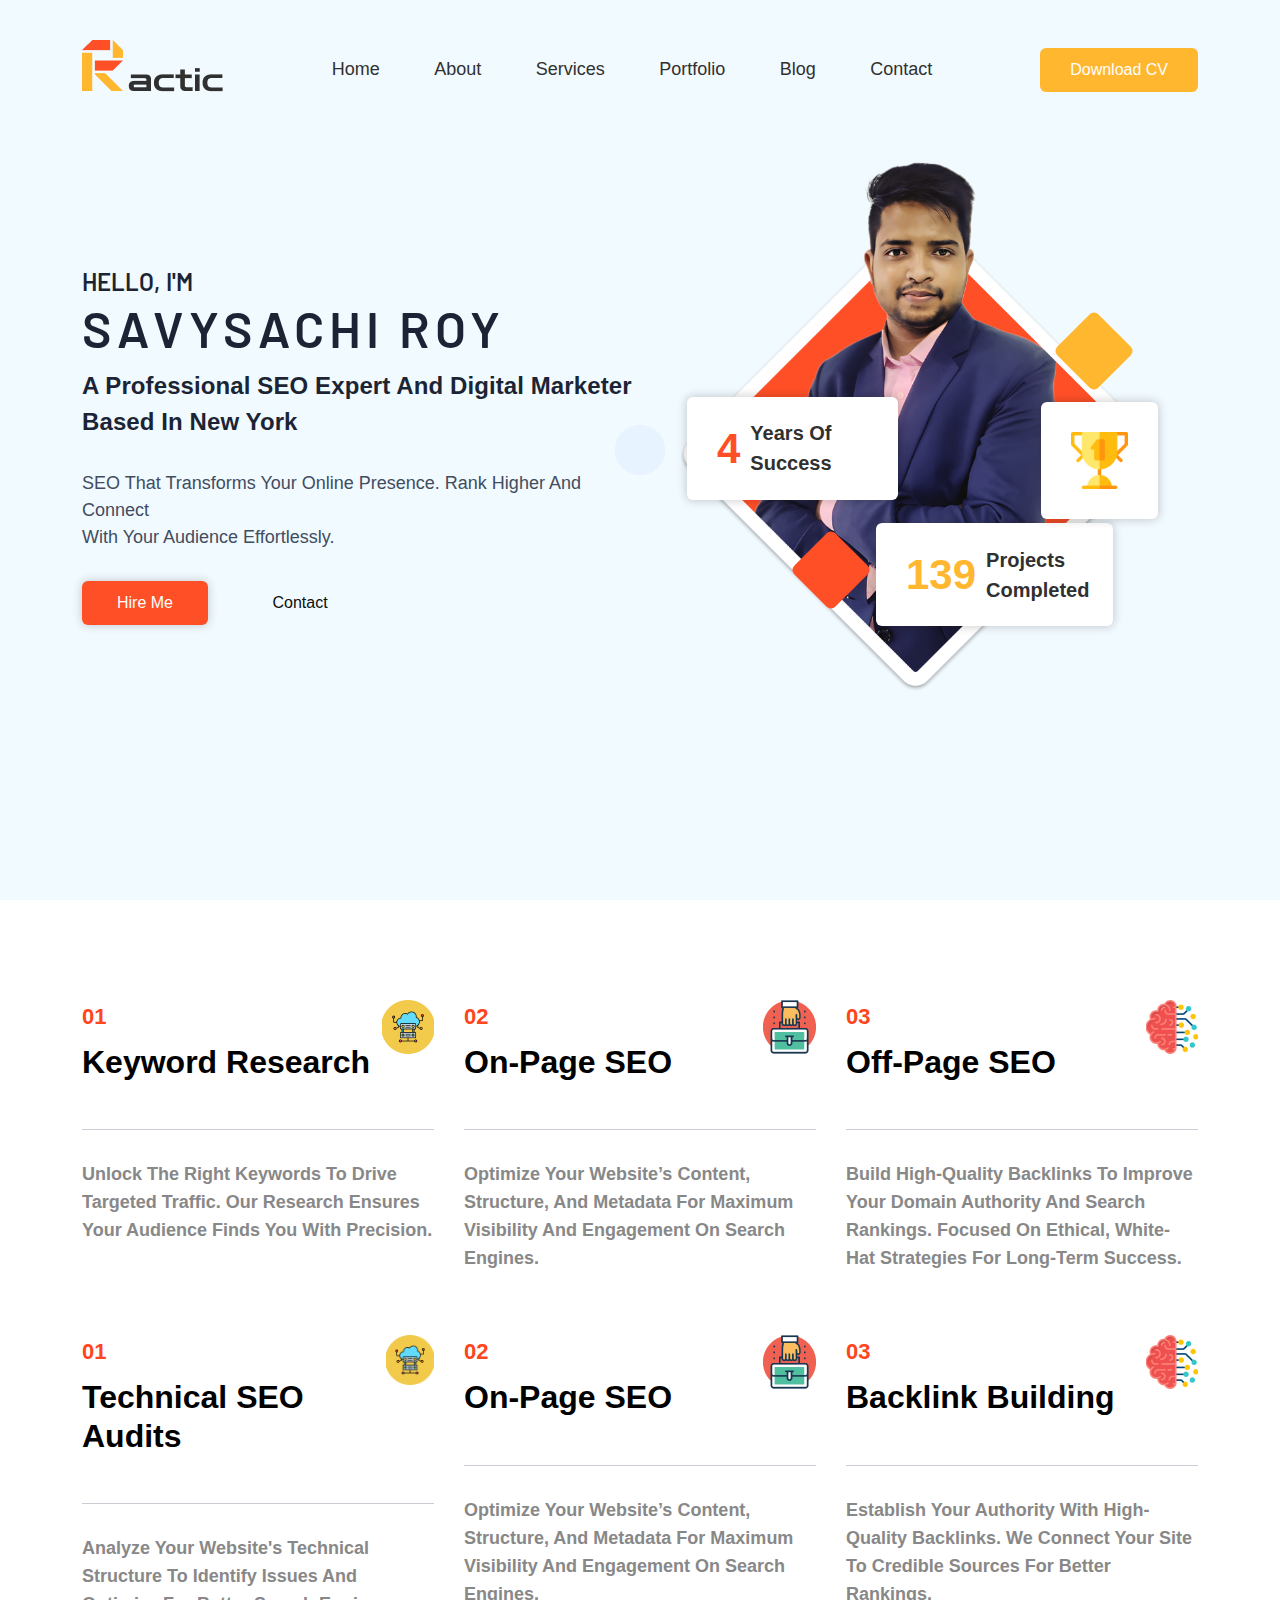
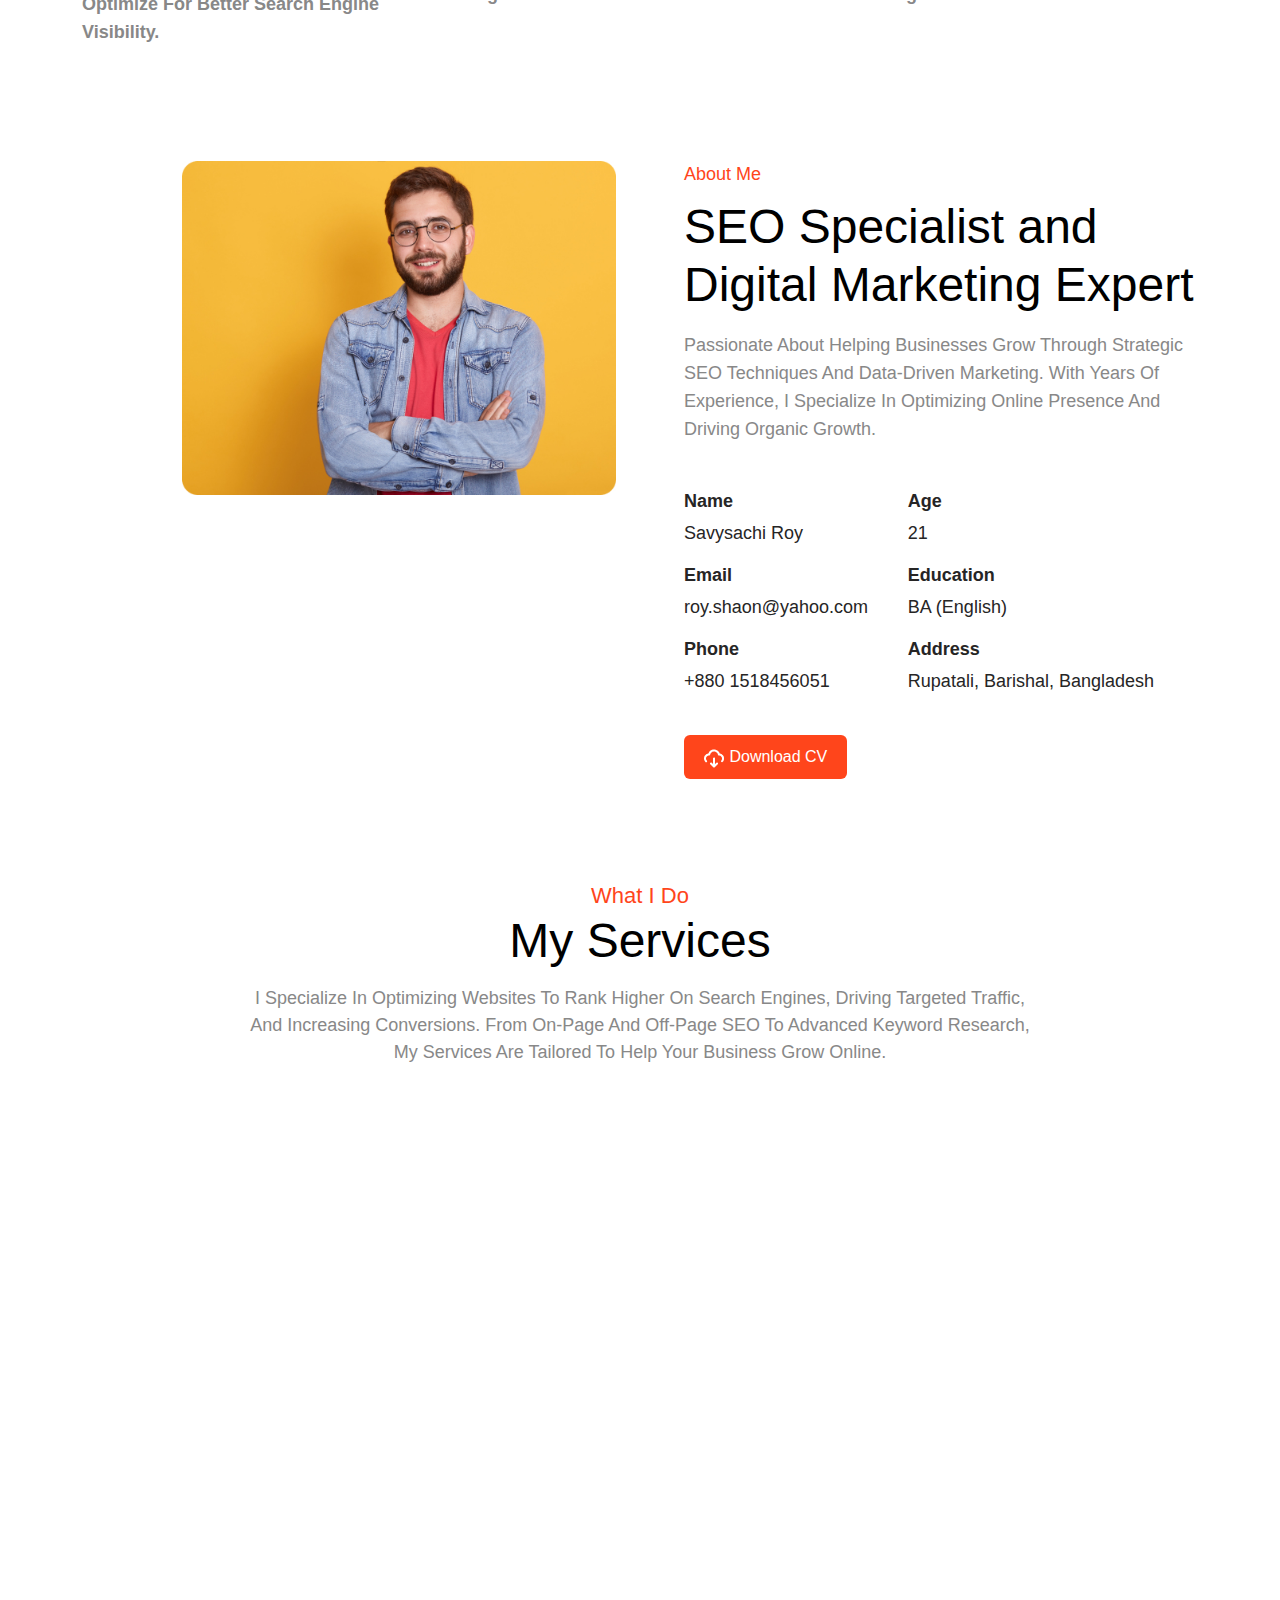
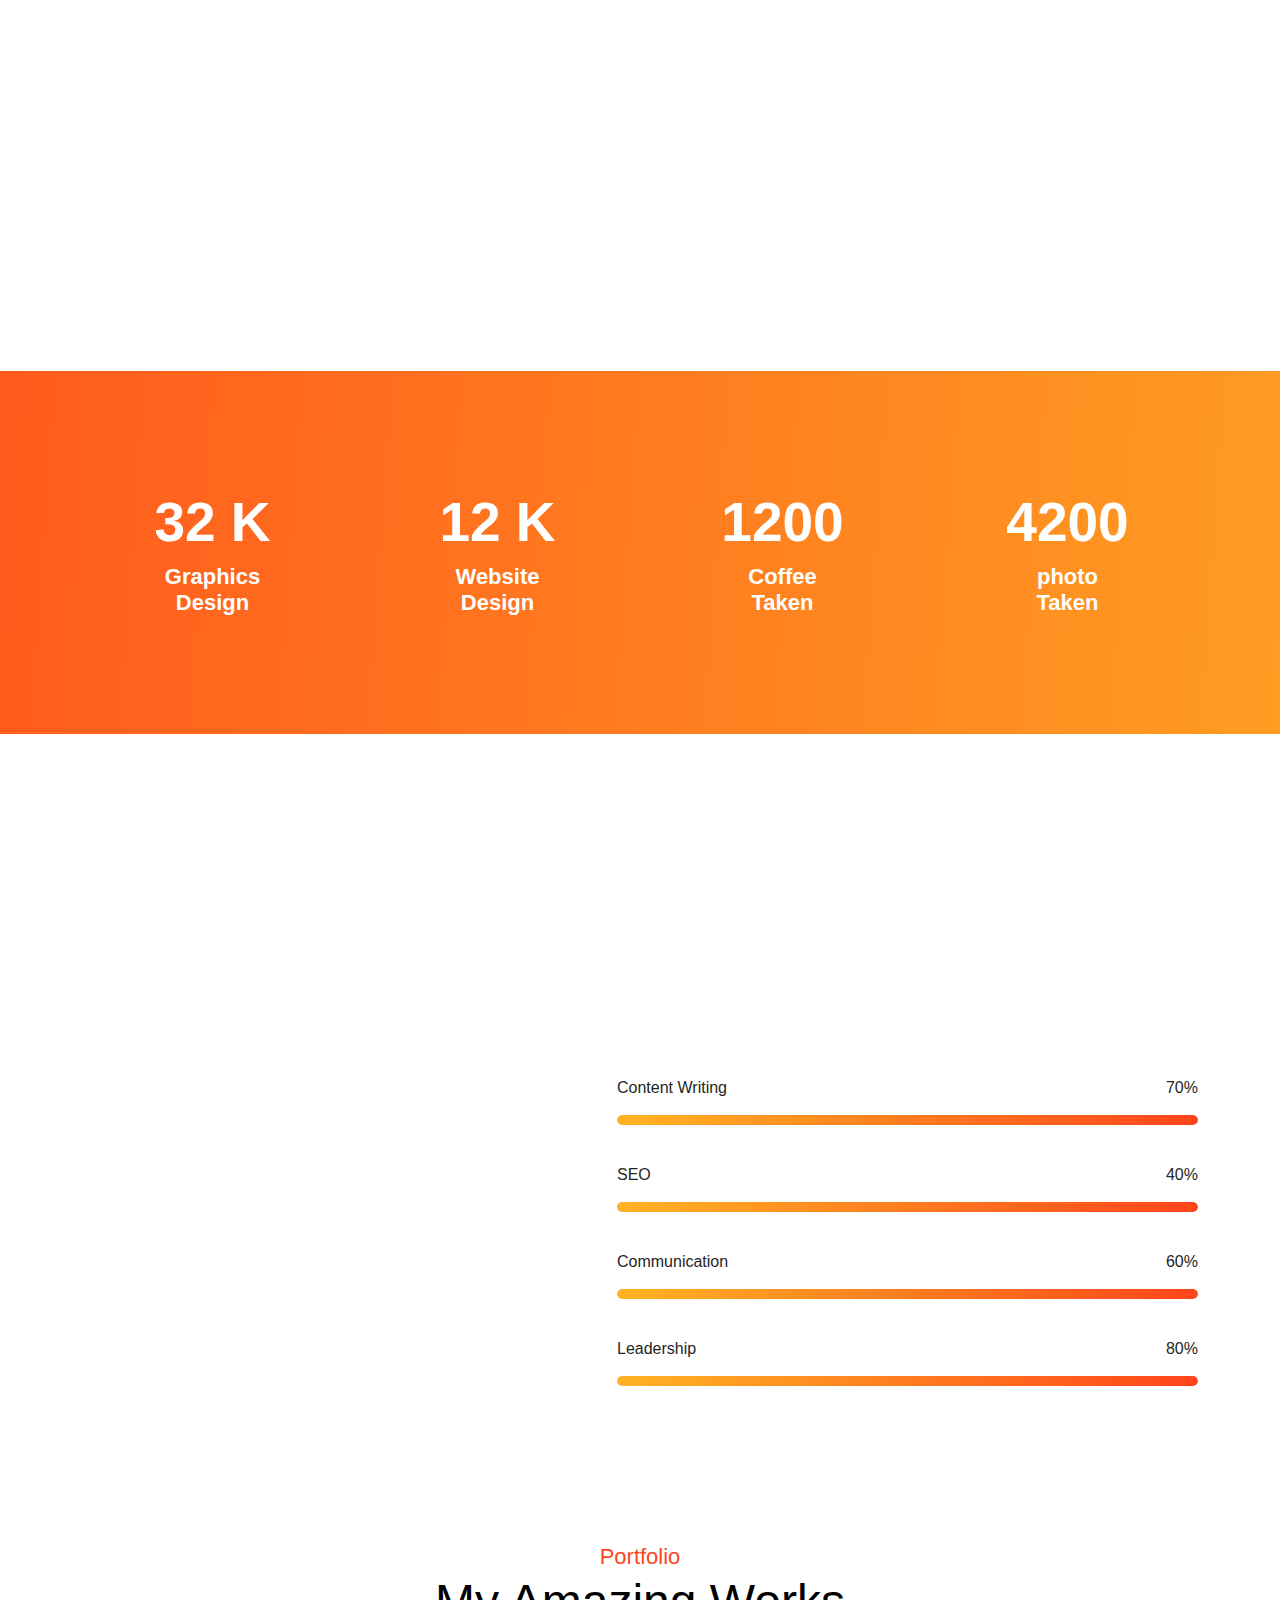
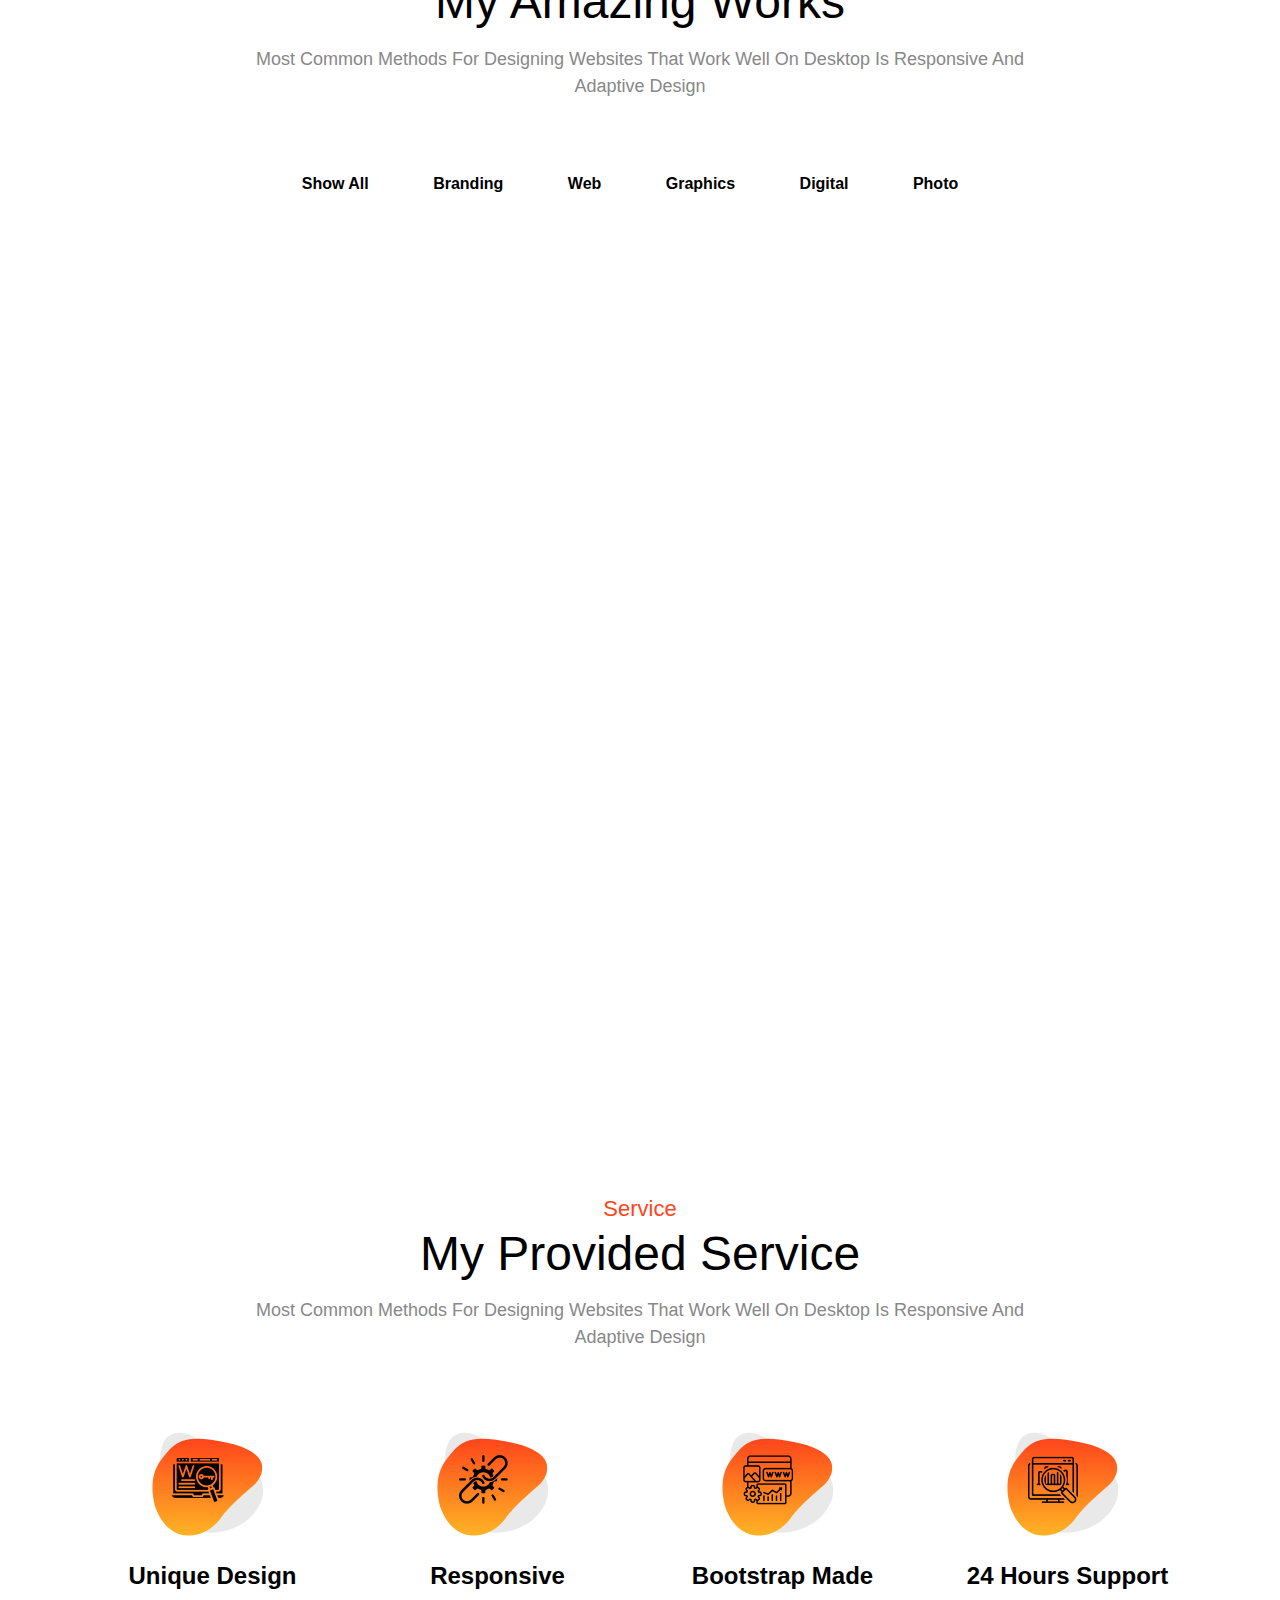
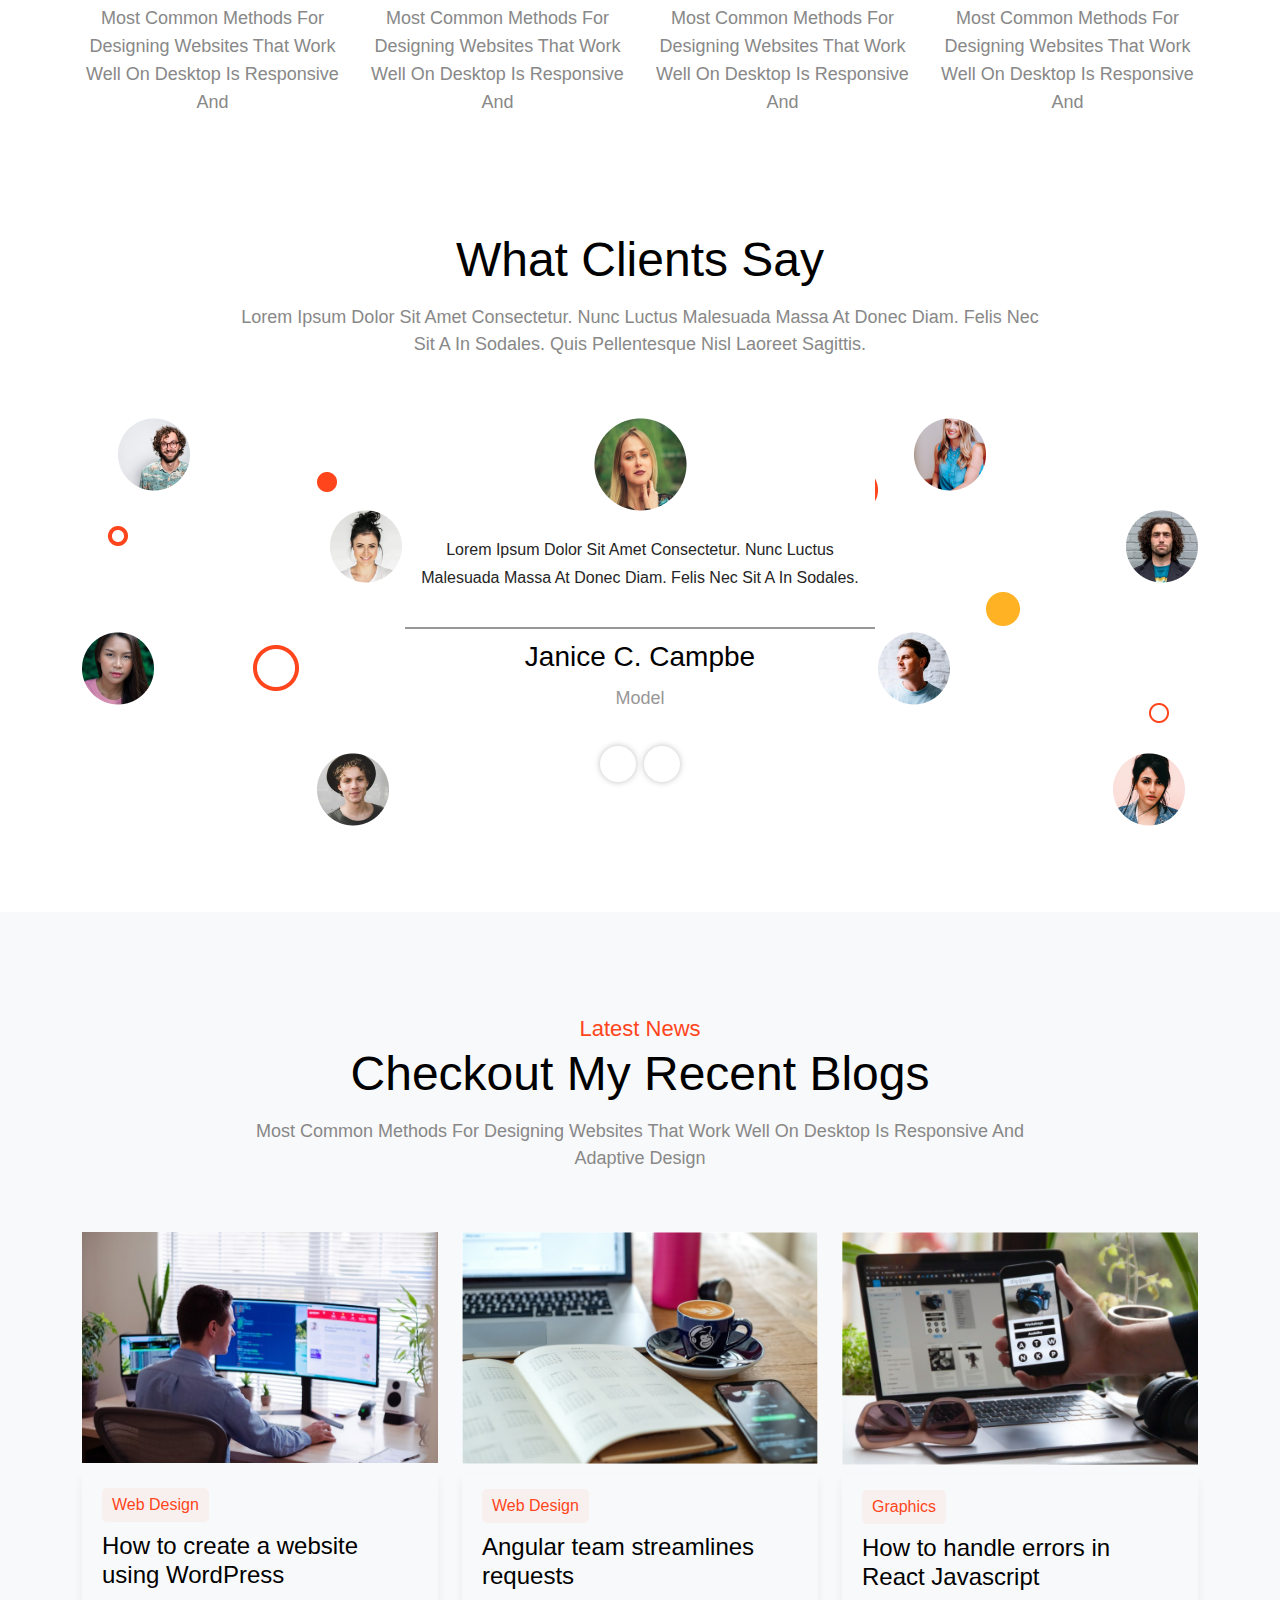
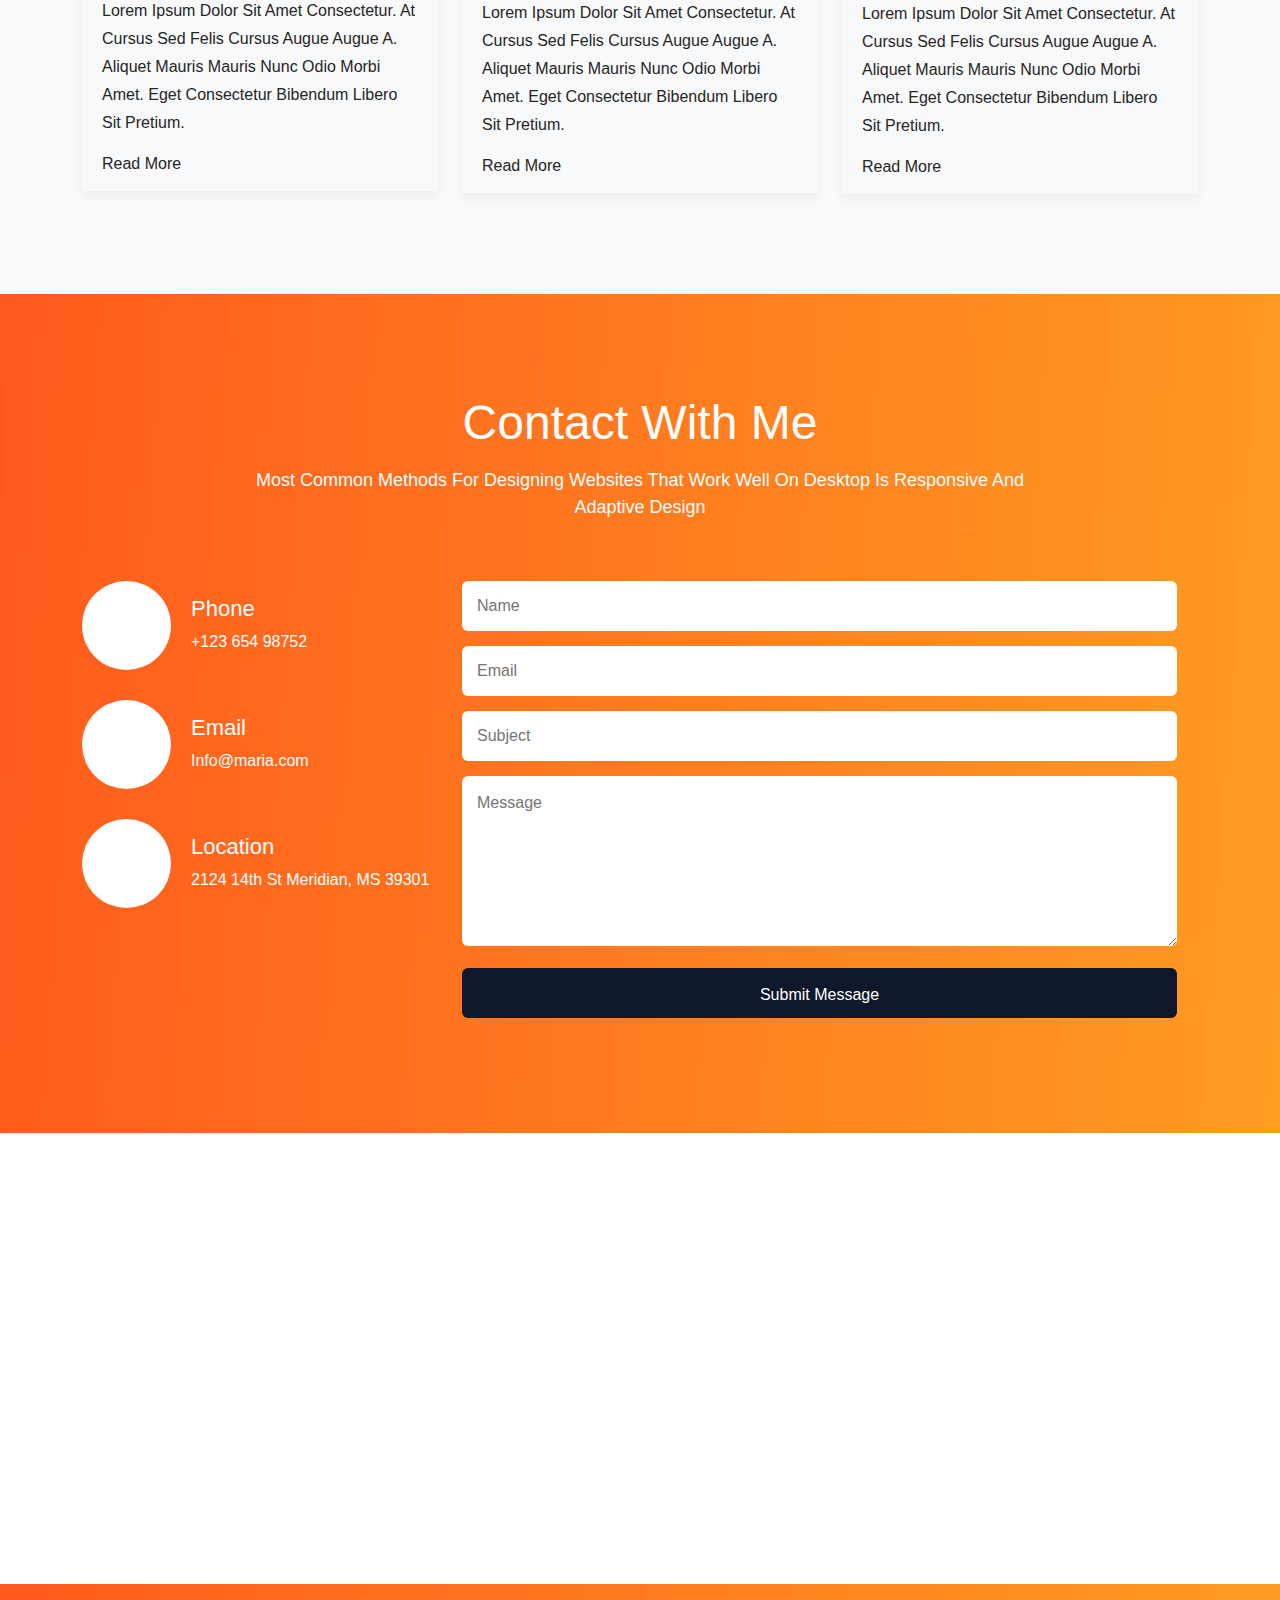
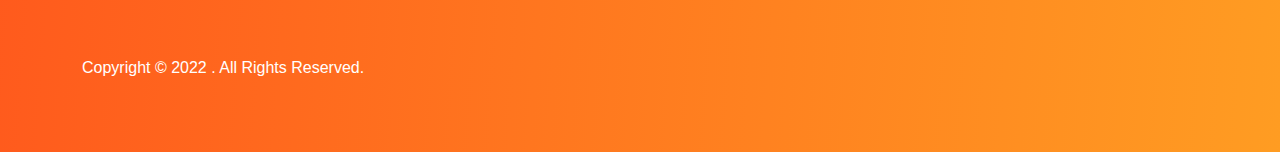
==== commit 761c3e5e: "update second image and mobile screen contnet" ====
--- a/index.html
+++ b/index.html
@@ -150,8 +150,8 @@
                             Completed</span>
                     </div>
                 </div>
-                <p class="hero1__dis1">A Professional  UI/UX Designer and Web Developer based In New York</p>
-                <p class="hero1__dis2">Fashion that exists in everything. Style is a way to say who you <br> are without having to speak. </p>
+                <p class="hero1__dis1">A Professional SEO Expert and Digital Marketer Based in New York</p>
+                <p class="hero1__dis2">SEO that transforms your online presence. Rank higher and connect <br> with your audience effortlessly.</p>
                 <a href="#" class="btn-2">Hire Me</a>
                 <a href="#" class="btn-2">contact</a>
             </div>
@@ -473,7 +473,7 @@
                     <div class="col-md-12 col-lg-5">
                         <div class="skillLeft">
                             <div class="skillLeft__thumb wow animate__fadeInLeft animate__fadeIn" data-wow-duration=".5s" data-wow-delay="1s">
-                                <img src="assets/img/skills/skill-thumb.jpg" alt="skills">
+                                <img src="/assets/img/me_2.jpg" alt="skills">
                             </div>
                         </div>
                     </div>
@@ -485,7 +485,7 @@
                             <div class="progressbar__wrapper">
                                 <div class="skills-name">
                                     <div class="progress-content">
-                                        <span>Figma</span>
+                                        <span>Content Writing</span>
                                         <span>70%</span>
                                     </div>
                                     <div class="progress-bar progress-wrapper">
@@ -495,7 +495,7 @@
                                 </div>
                                 <div class="skills-name">
                                     <div class="progress-content">
-                                        <span>Adobe XD</span>
+                                        <span>SEO</span>
                                         <span>40%</span>
                                     </div>
                                     <div class="progress-bar progress-wrapper">
@@ -505,7 +505,7 @@
                                 </div>
                                 <div class="skills-name">
                                     <div class="progress-content">
-                                        <span>Photoshop</span>
+                                        <span>Communication</span>
                                         <span>60%</span>
                                     </div>
                                     <div class="progress-bar progress-wrapper">
@@ -515,7 +515,7 @@
                                 </div>
                                 <div class="skills-name">
                                     <div class="progress-content">
-                                        <span>Illustrator</span>
+                                        <span>Leadership</span>
                                         <span>80%</span>
                                     </div>
                                     <div class="progress-bar progress-wrapper">
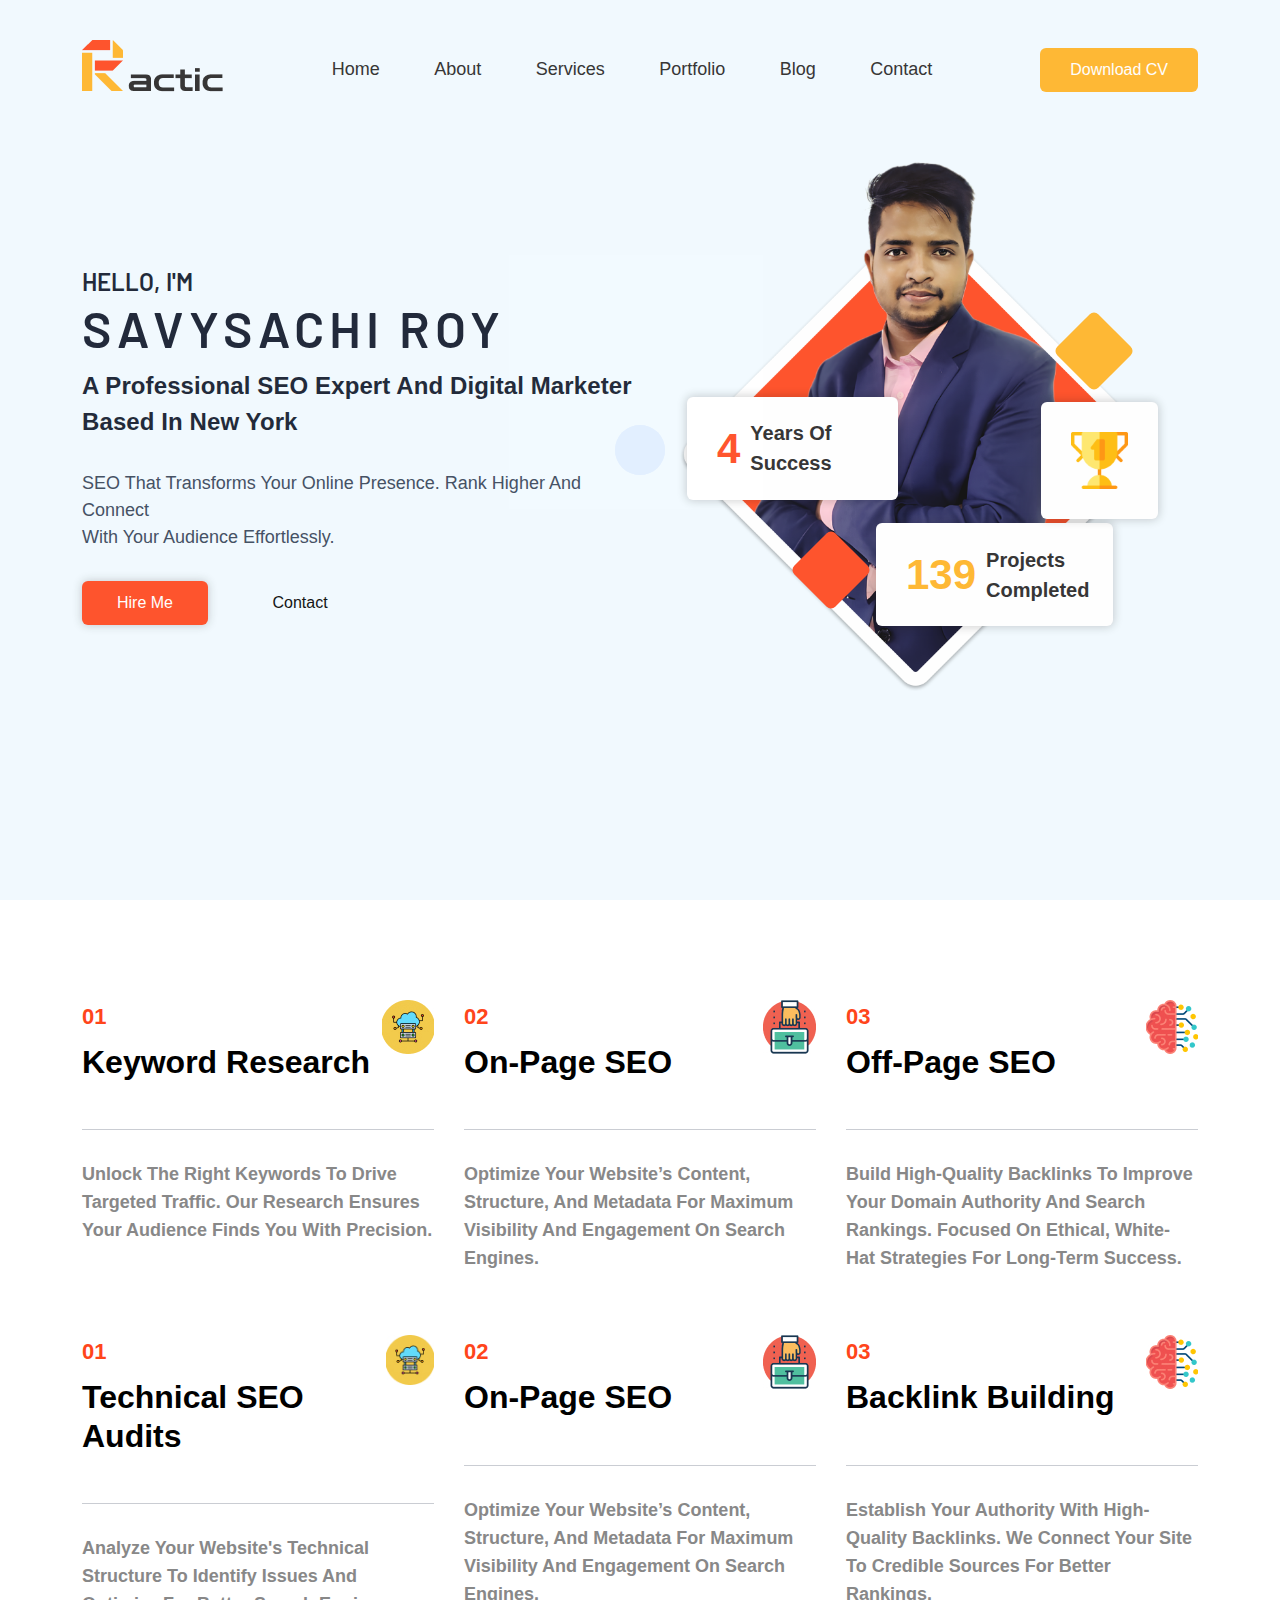
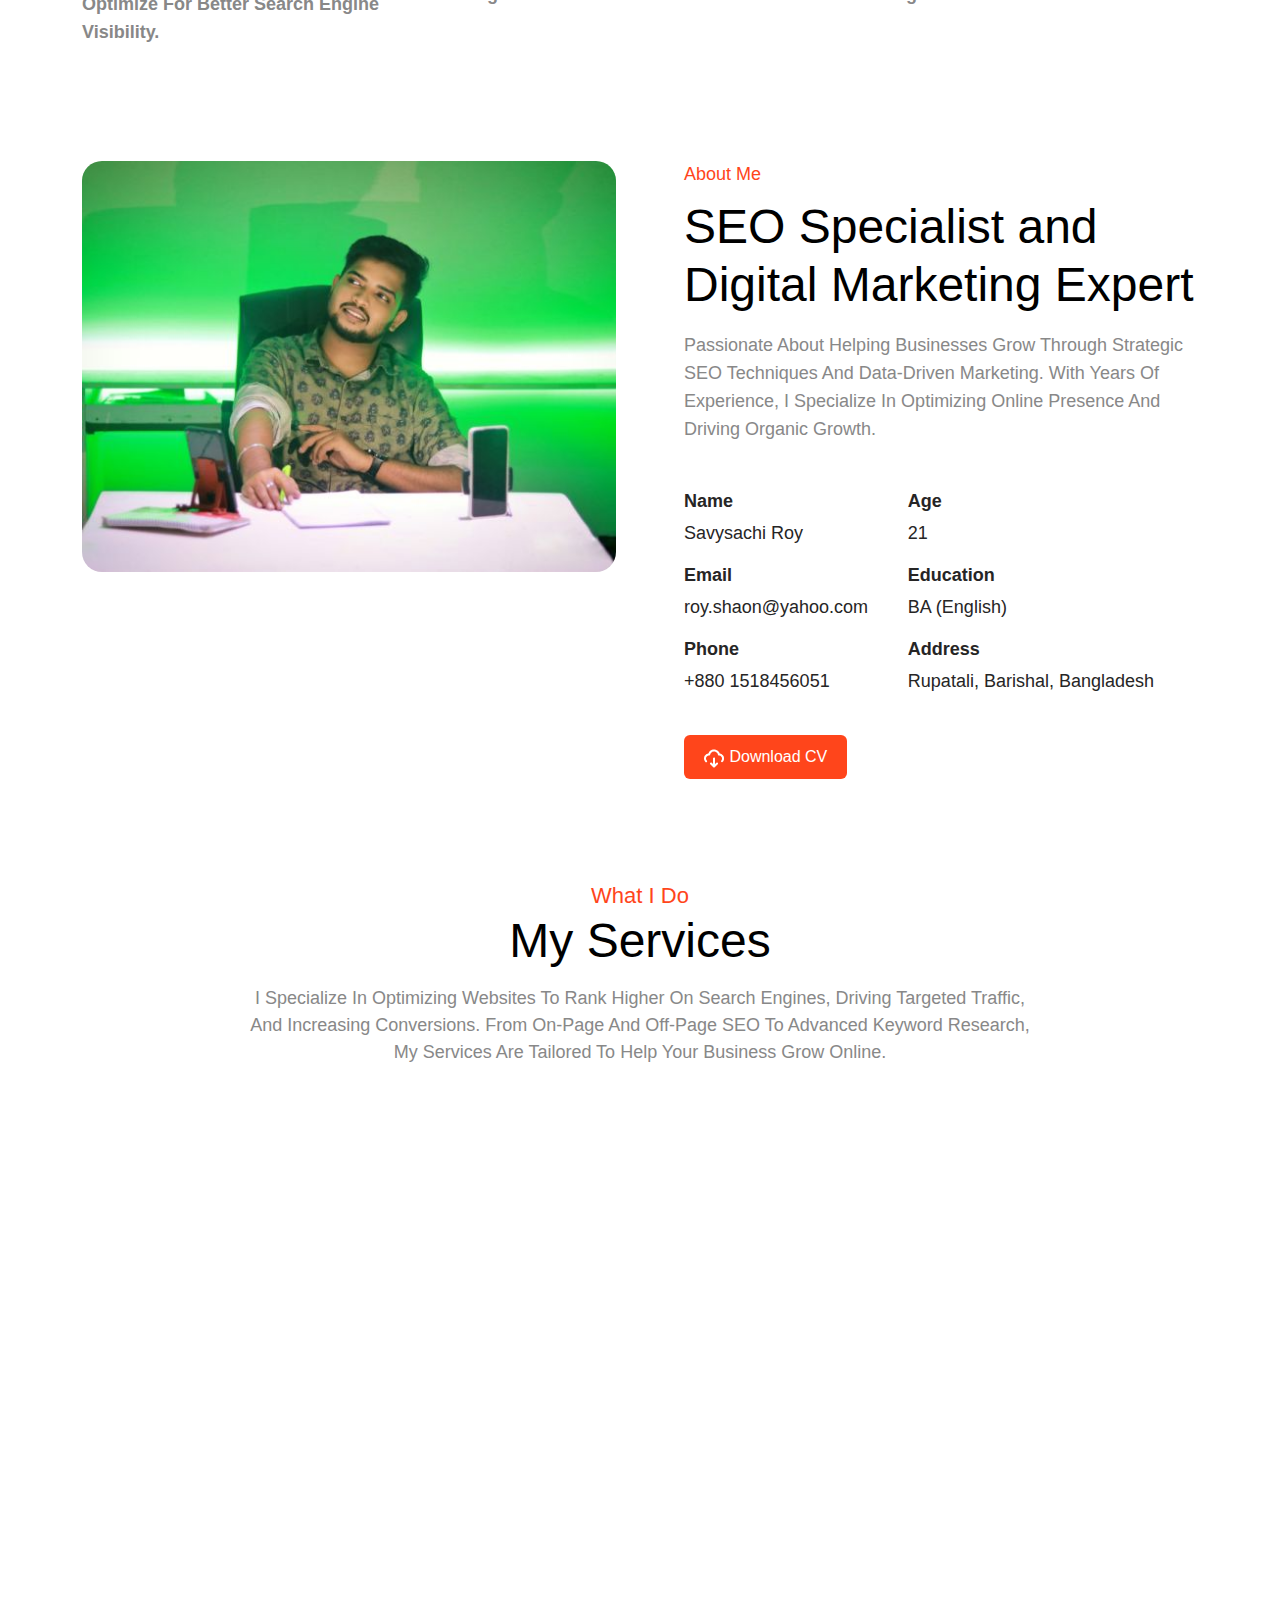
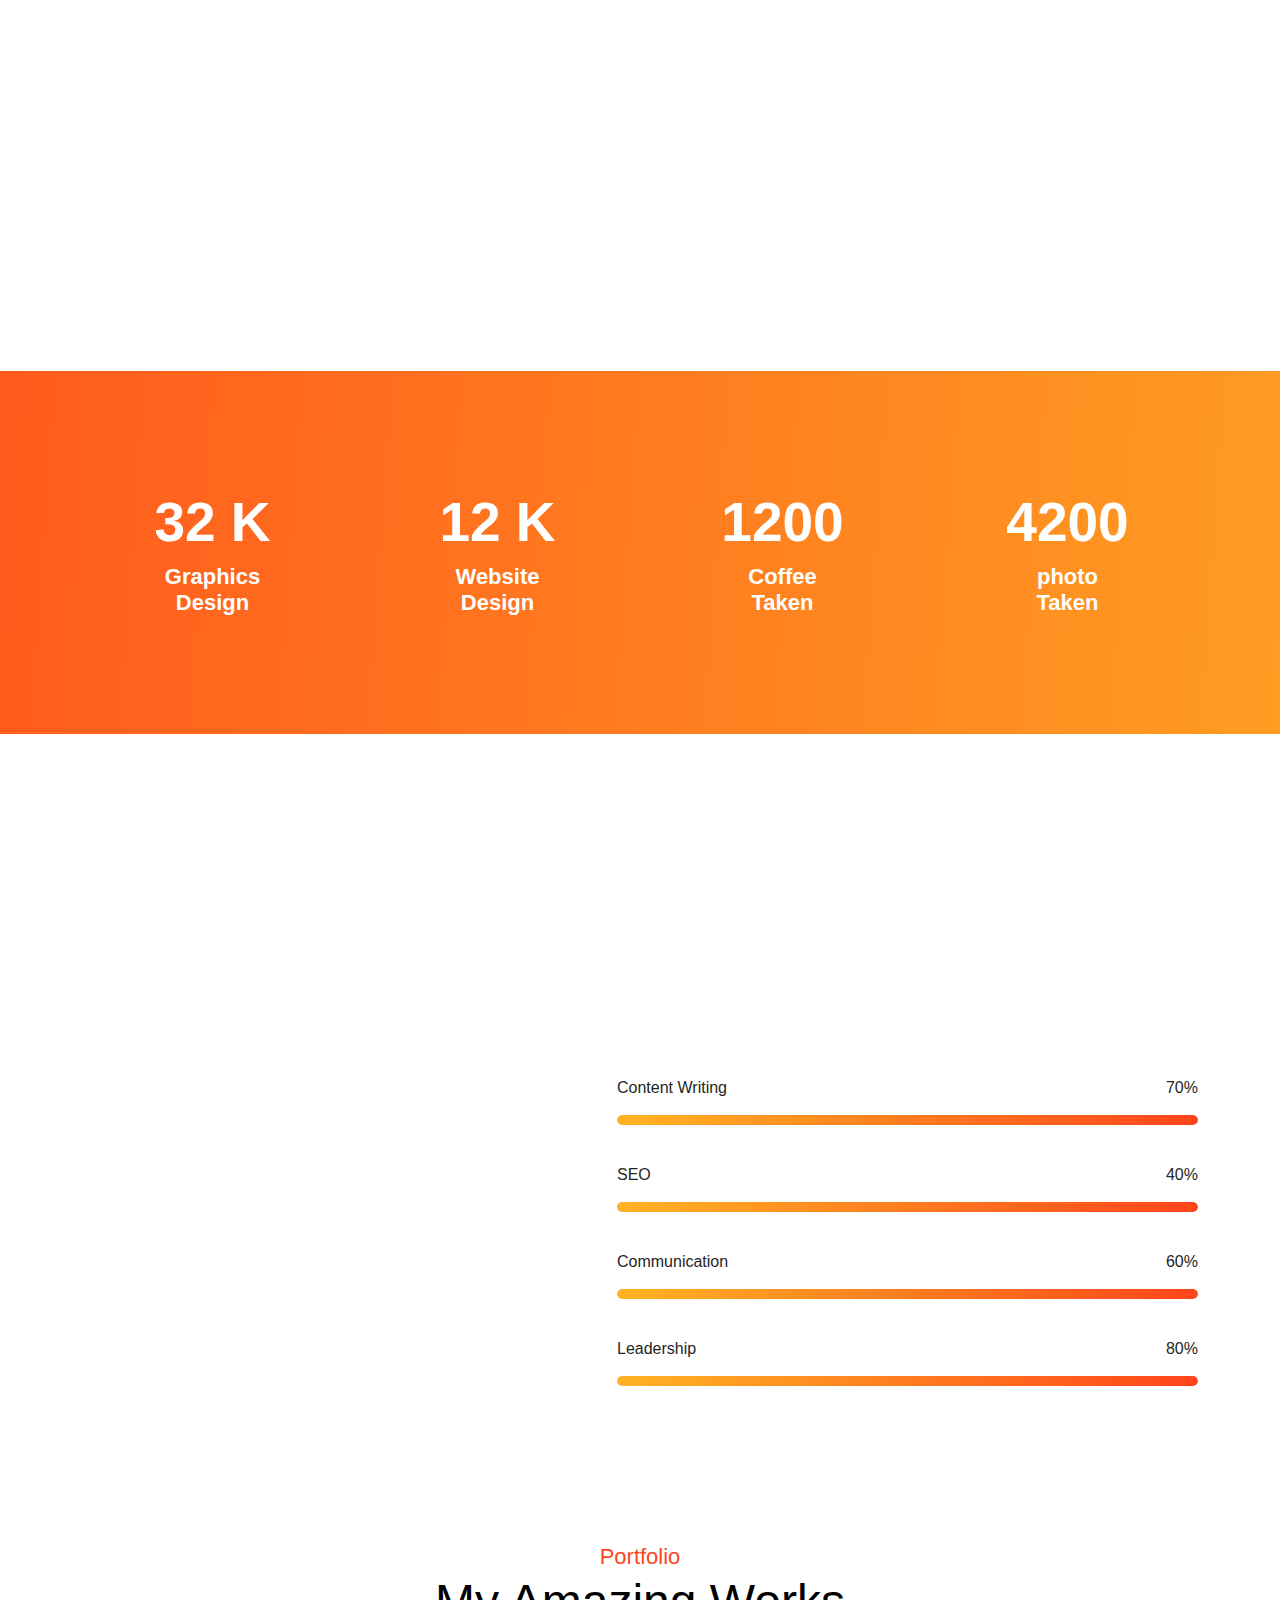
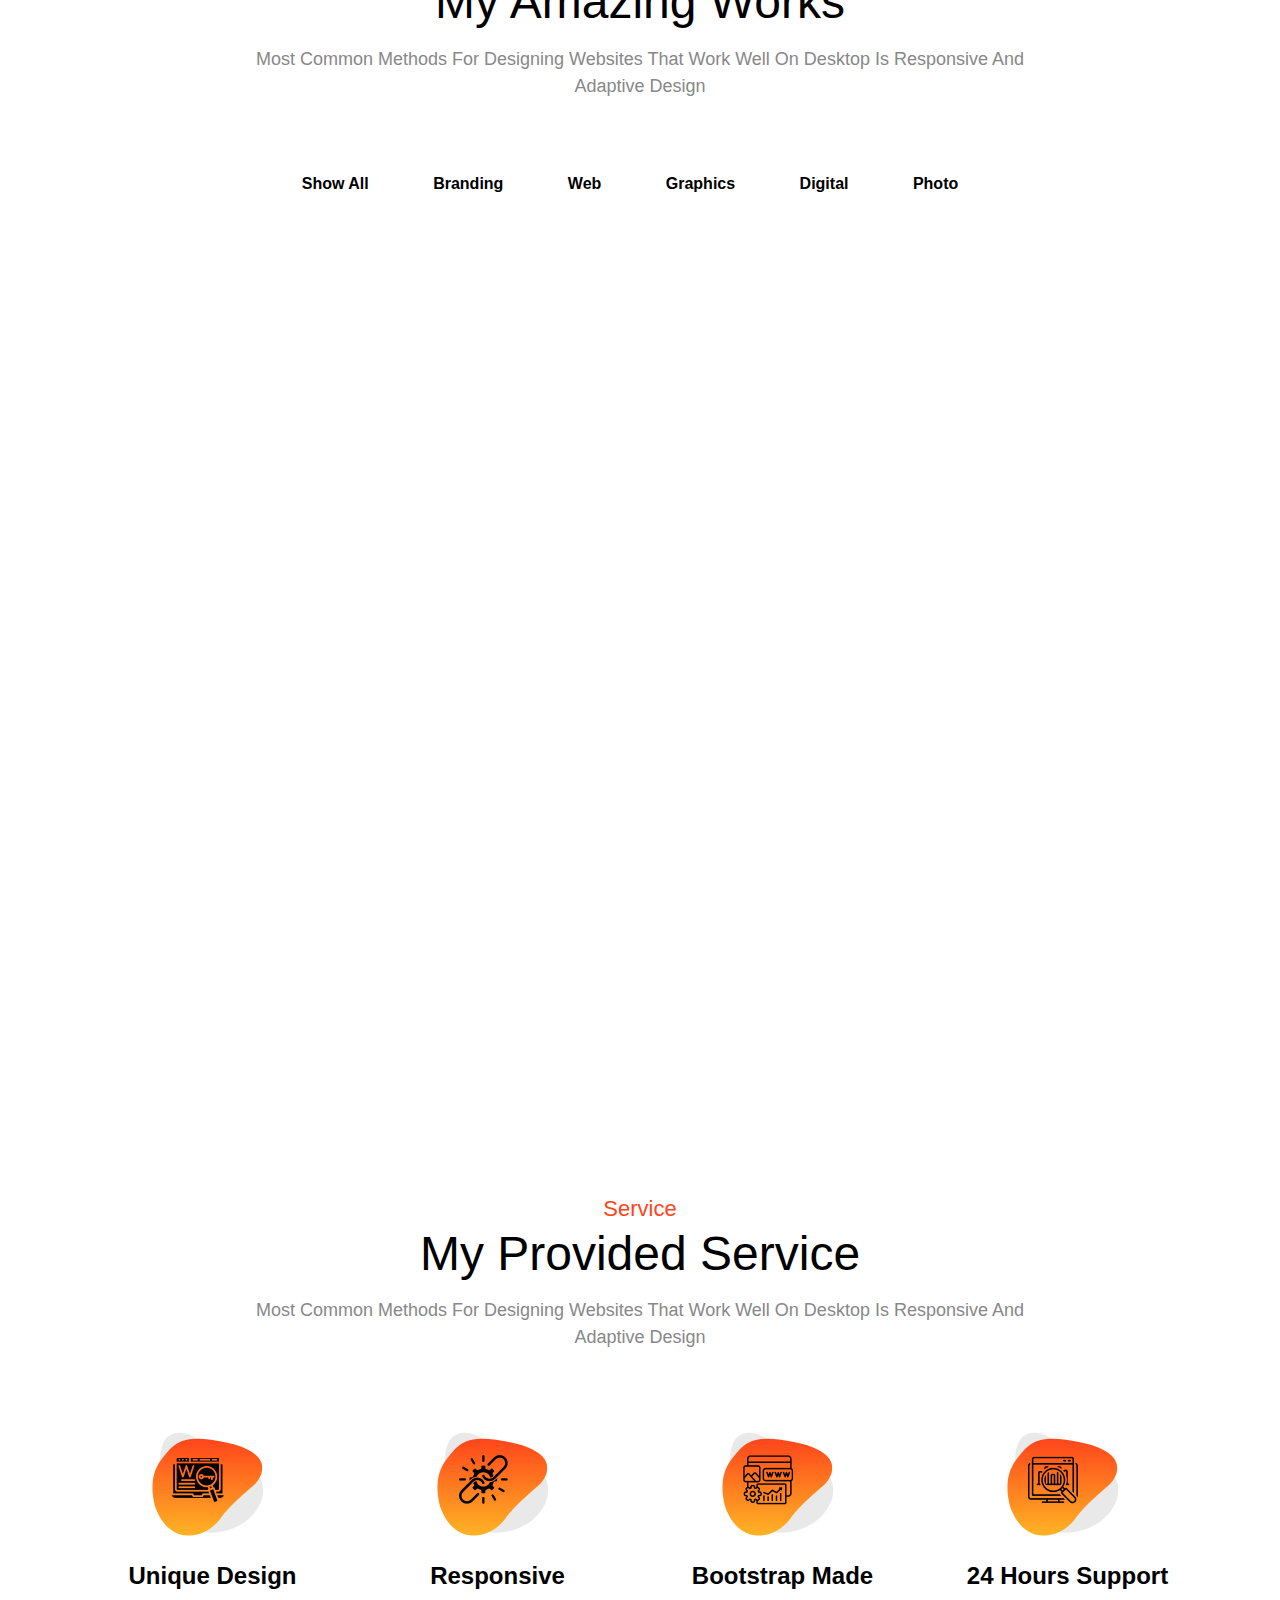
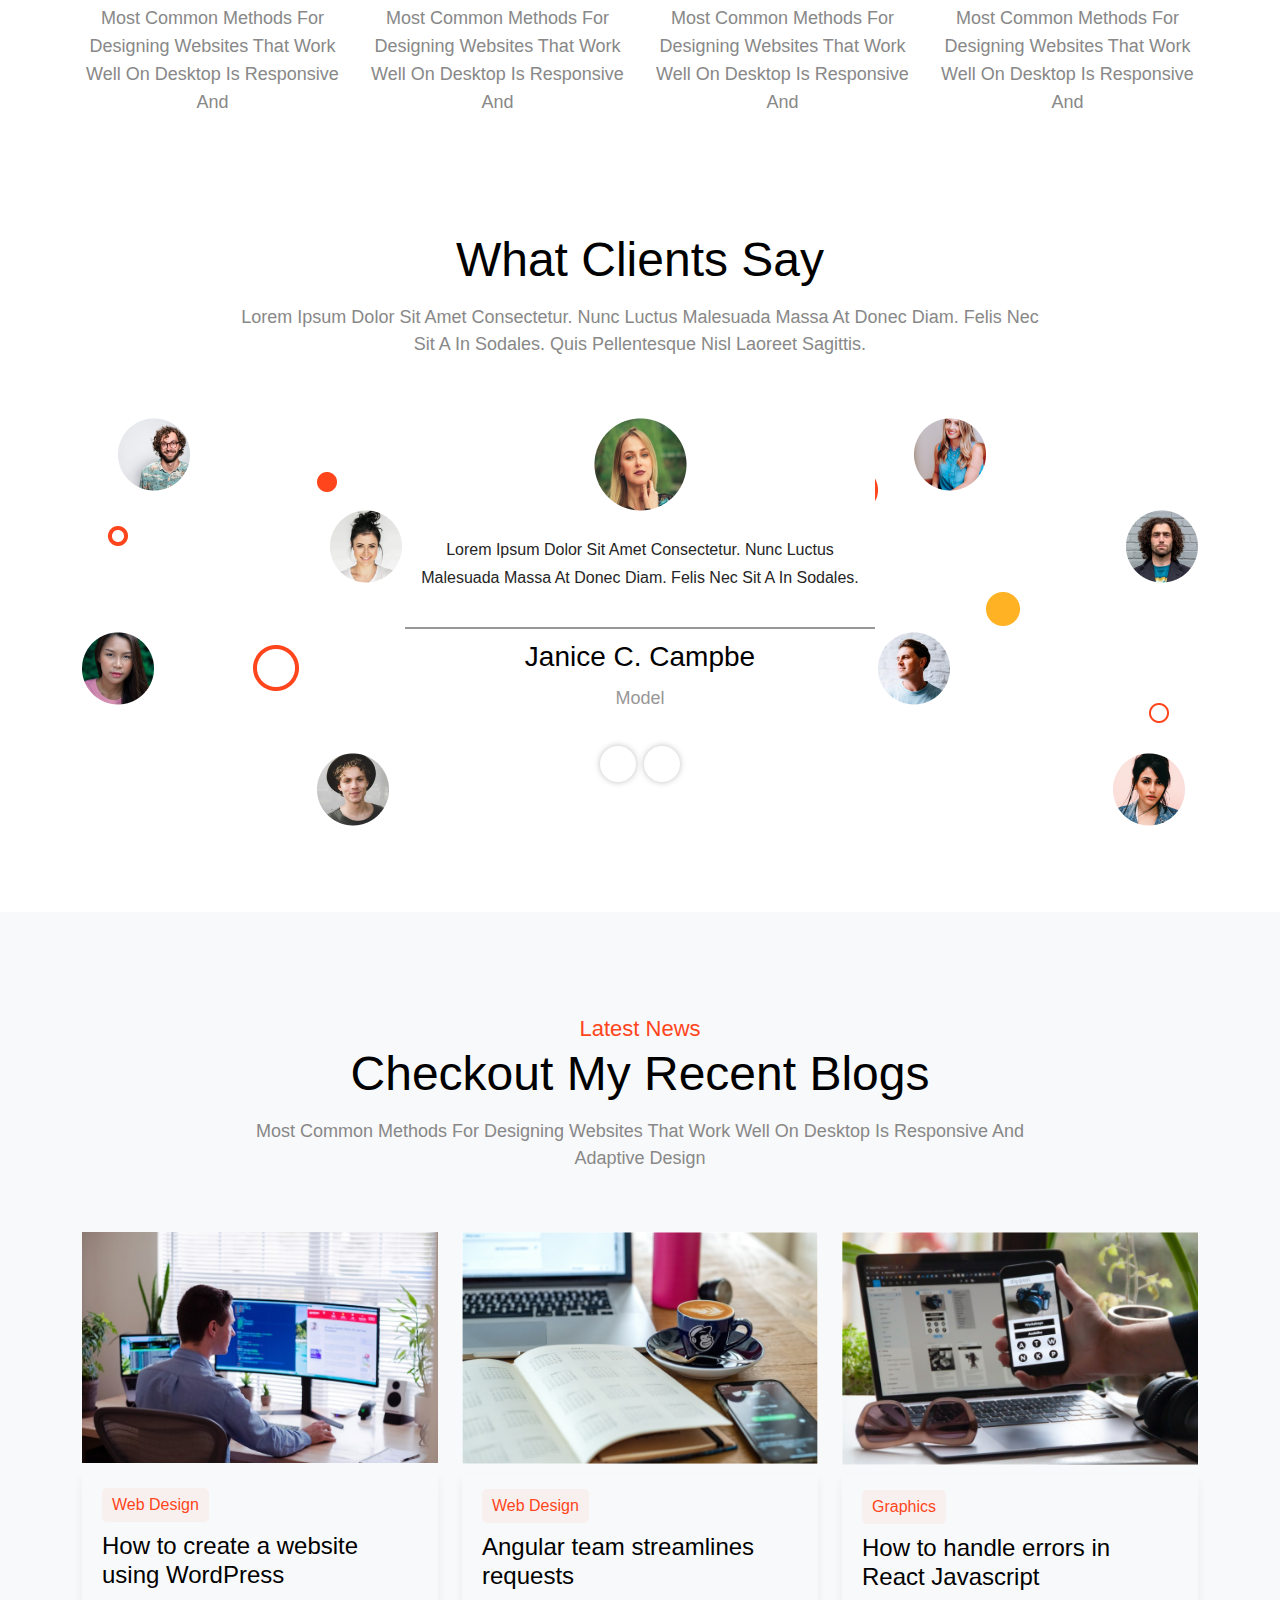
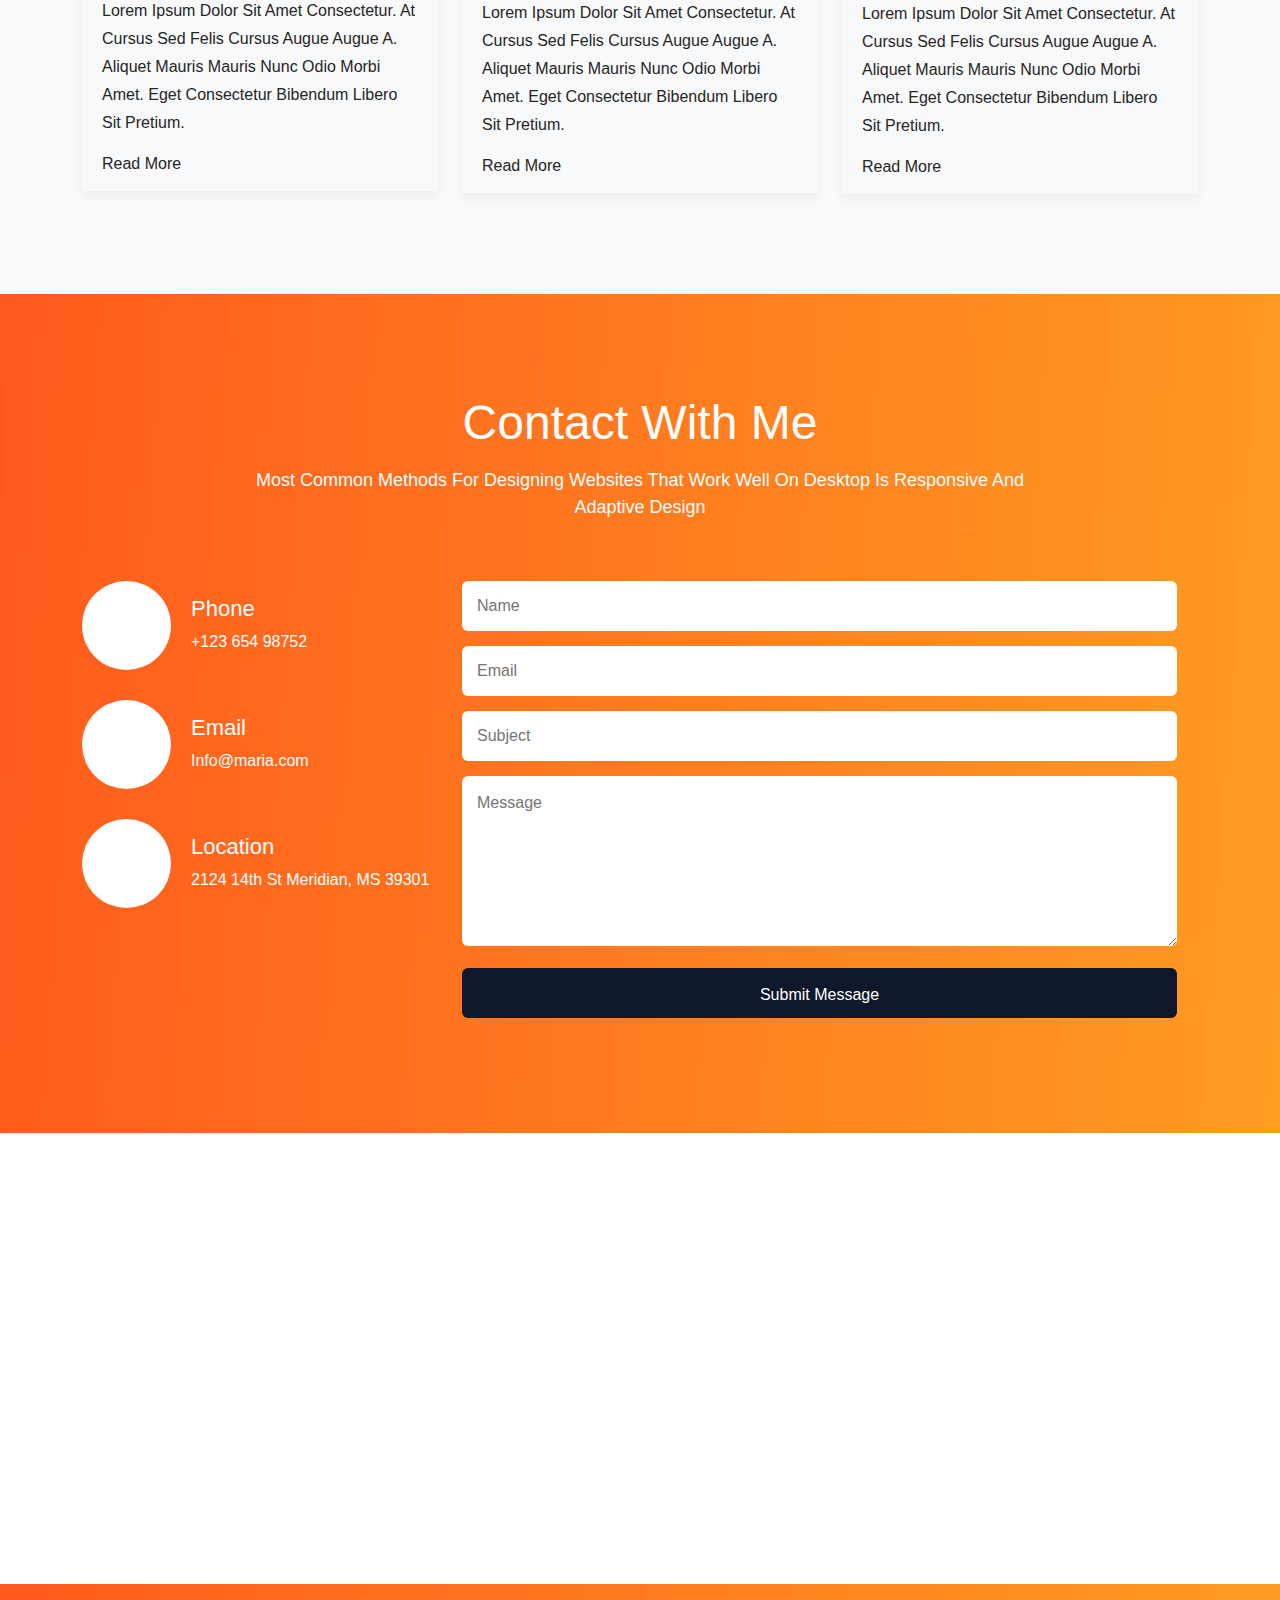
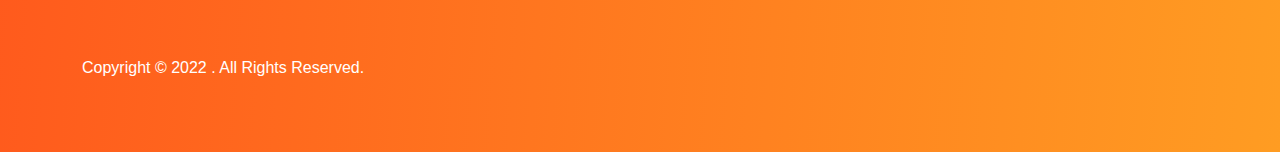
==== commit 8849df3b: "about image updated" ====
--- a/index.html
+++ b/index.html
@@ -260,8 +260,8 @@
                 <div class="row g-5">
                     <div class="col-lg-6">
                         <div class="about__thumb">
-                            <img class="about__main" src="assets/img/about/about-01.jpg" alt="about">
-                            <img class="about__img2 wow animate__animated animate__bounceIn" data-wow-duration="1s" data-wow-delay=".5s" src="assets/img/about/about-02.jpg" alt="about">
+                            <img class="about__main" src="assets/img/me_3.jpg" alt="about" style="border-radius: 20px;">
+                            <img class="about__img2 wow animate__animated animate__bounceIn" data-wow-duration="1s" data-wow-delay=".5s" src="/assets/img/me_4.jpg" alt="about" style="border-radius: 20px;">
                             <img class="about__img3 wow animate__animated animate__bounceIn" data-wow-duration="1s" data-wow-delay=".5s" src="assets/img/about/figma.png" alt="about">
                             <img class="about__img4 wow animate__animated animate__bounceIn" data-wow-duration="1s" data-wow-delay=".7s" src="assets/img/about/photoshop.png" alt="about">
                             <img class="about__img5 wow animate__animated animate__bounceIn" data-wow-duration="1s" data-wow-delay=".9s" src="assets/img/about/xd.png" alt="about">
--- a/assets/css/style.css
+++ b/assets/css/style.css
@@ -552,7 +552,7 @@
   position: relative;
 }
 .about__main {
-  padding-left: 100px;
+  margin-left: 100px;
 }
 .about__right {
   padding-left: 20px;
--- a/assets/css/responsive.css
+++ b/assets/css/responsive.css
@@ -39,6 +39,12 @@
     .counter__title {
         font-size: 22px;
     }
+    .about__img2 {
+        display: none;
+    }
+    .about__main {
+        margin-left: 0;
+    }
 }
 @media (max-width:1200px){
     .header__menu-1 li {
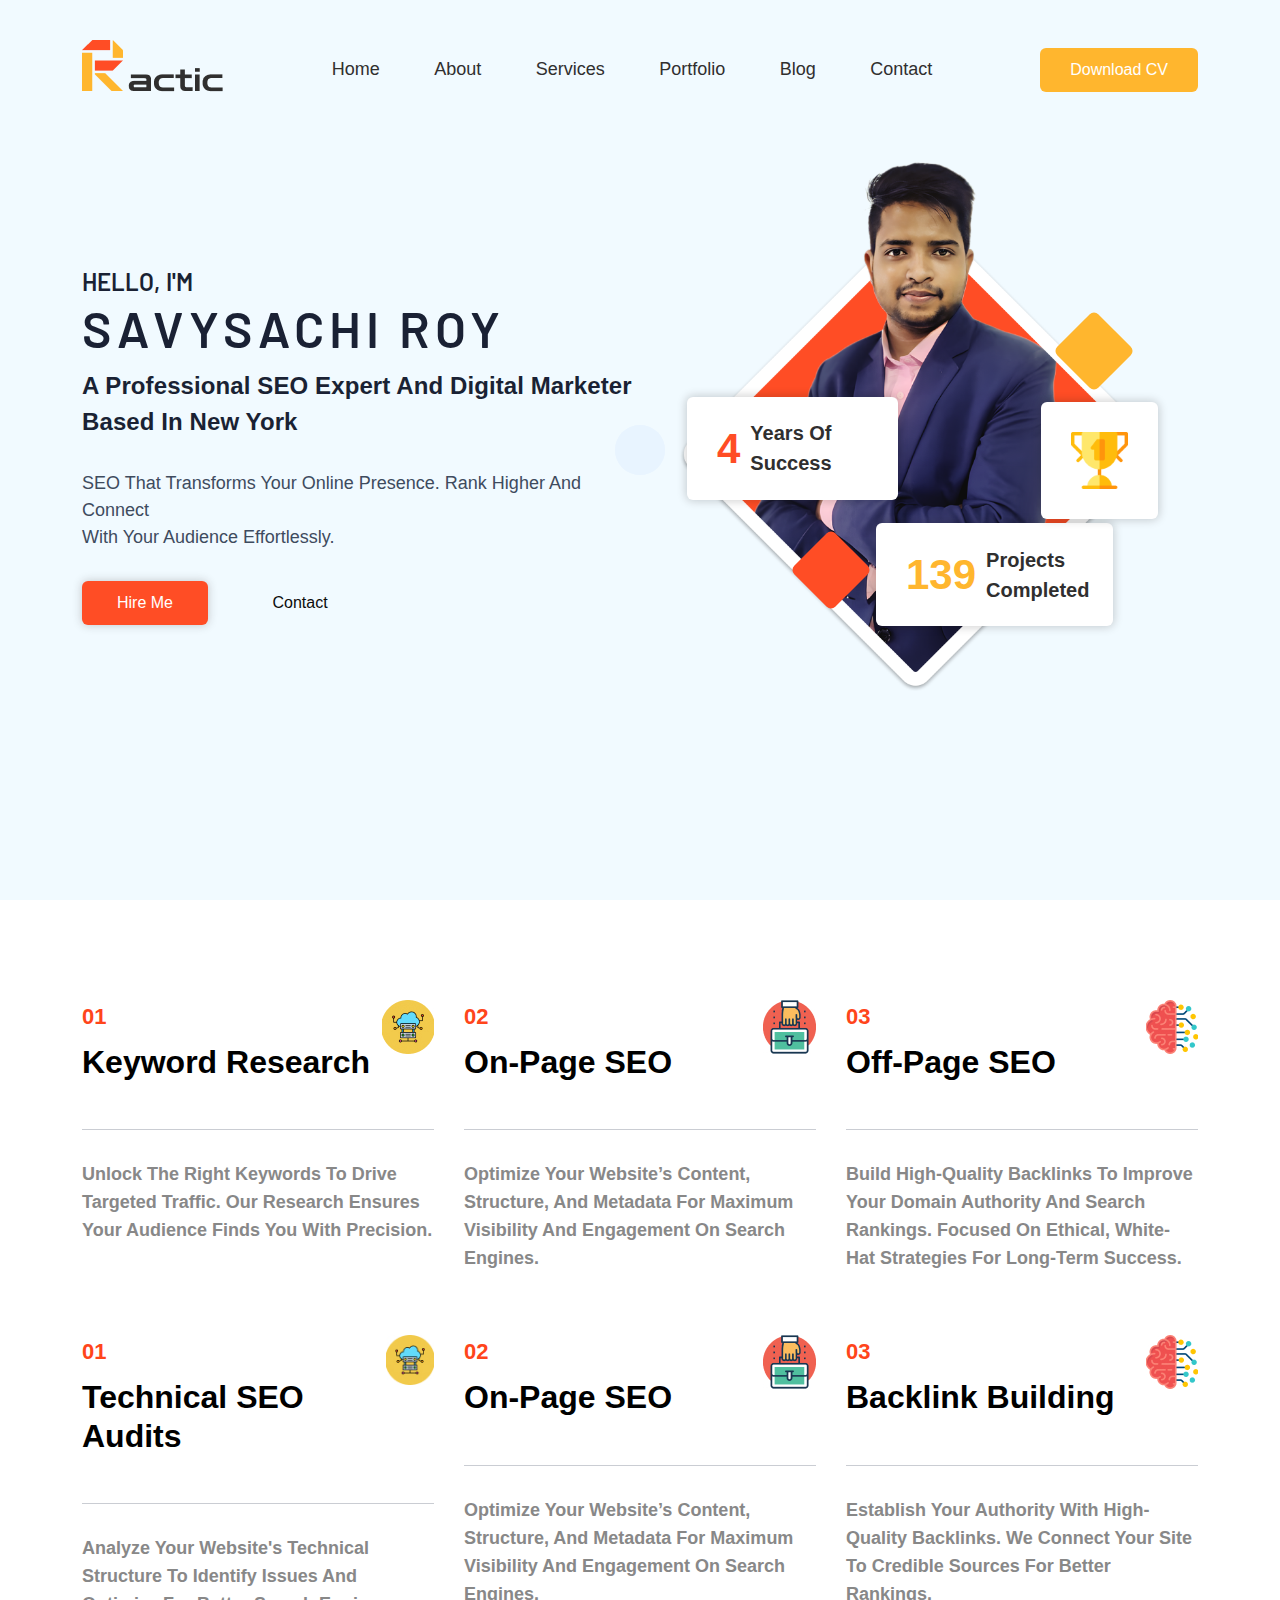
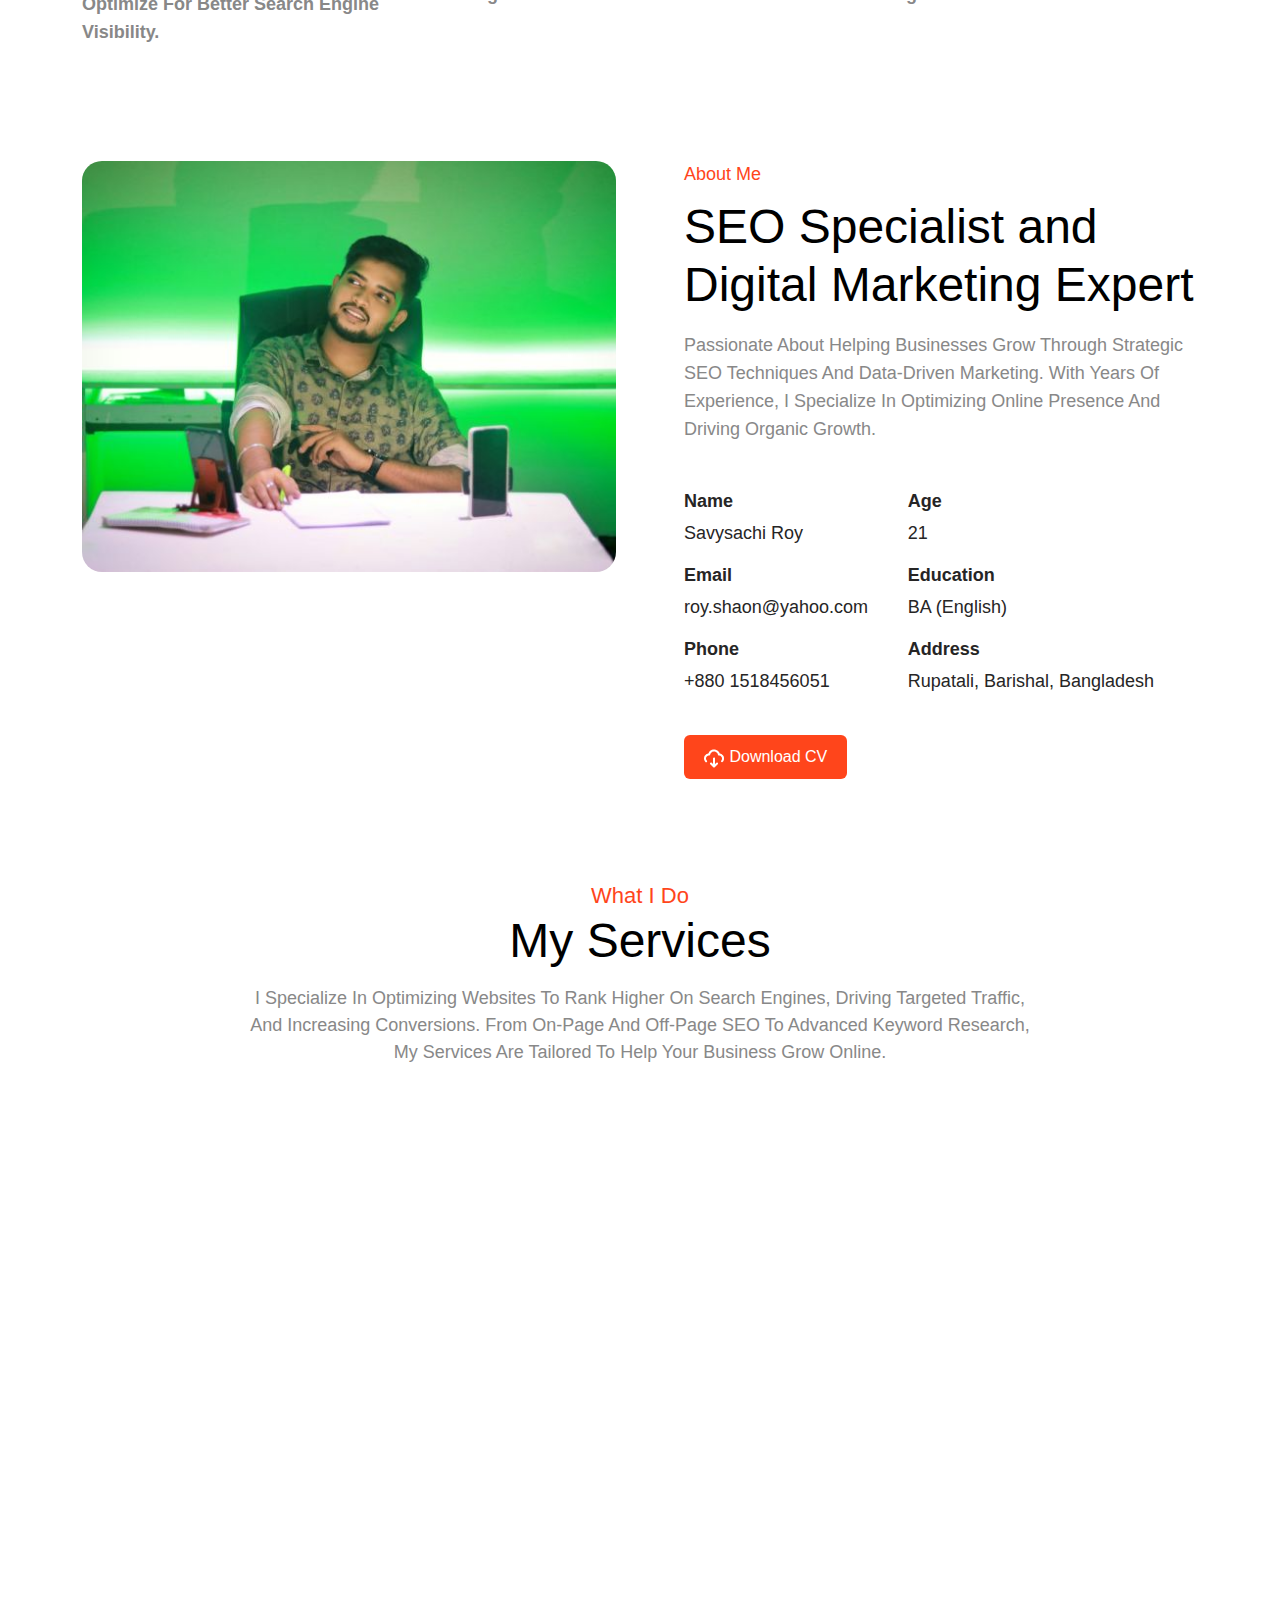
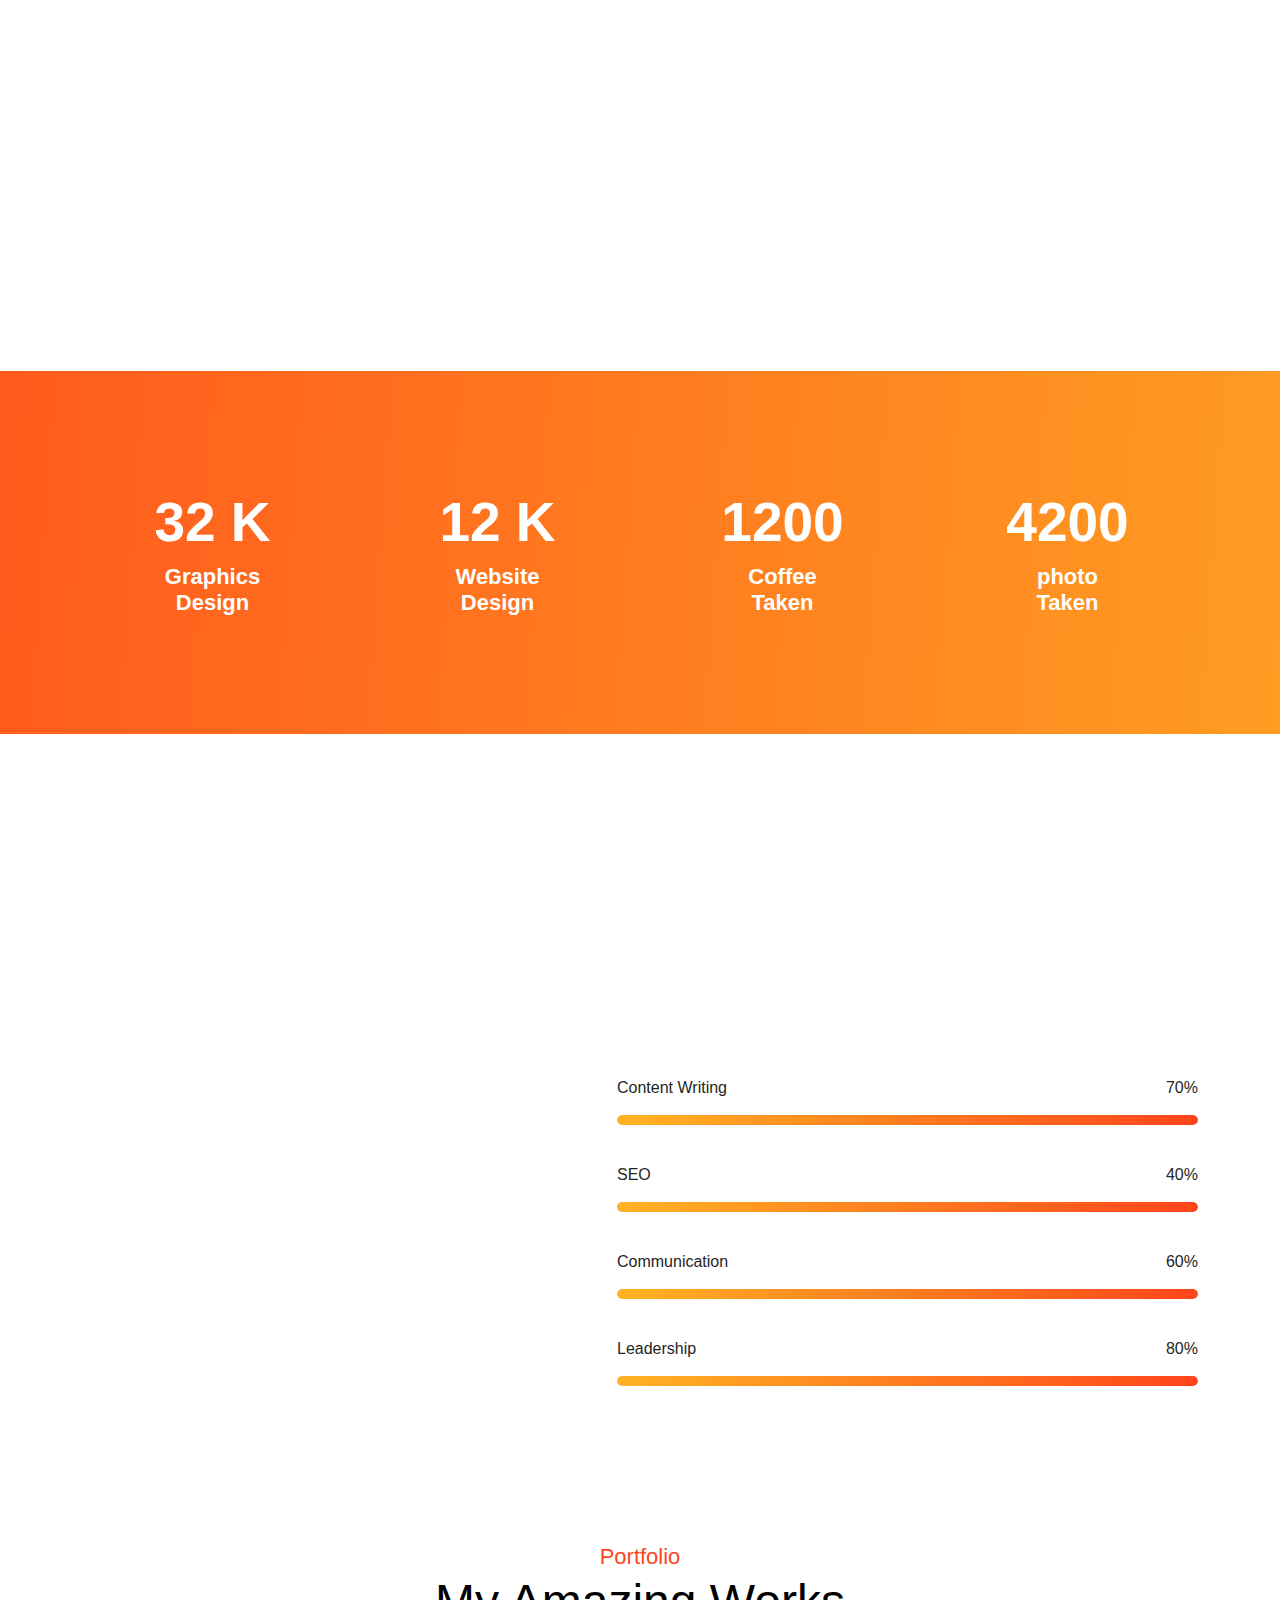
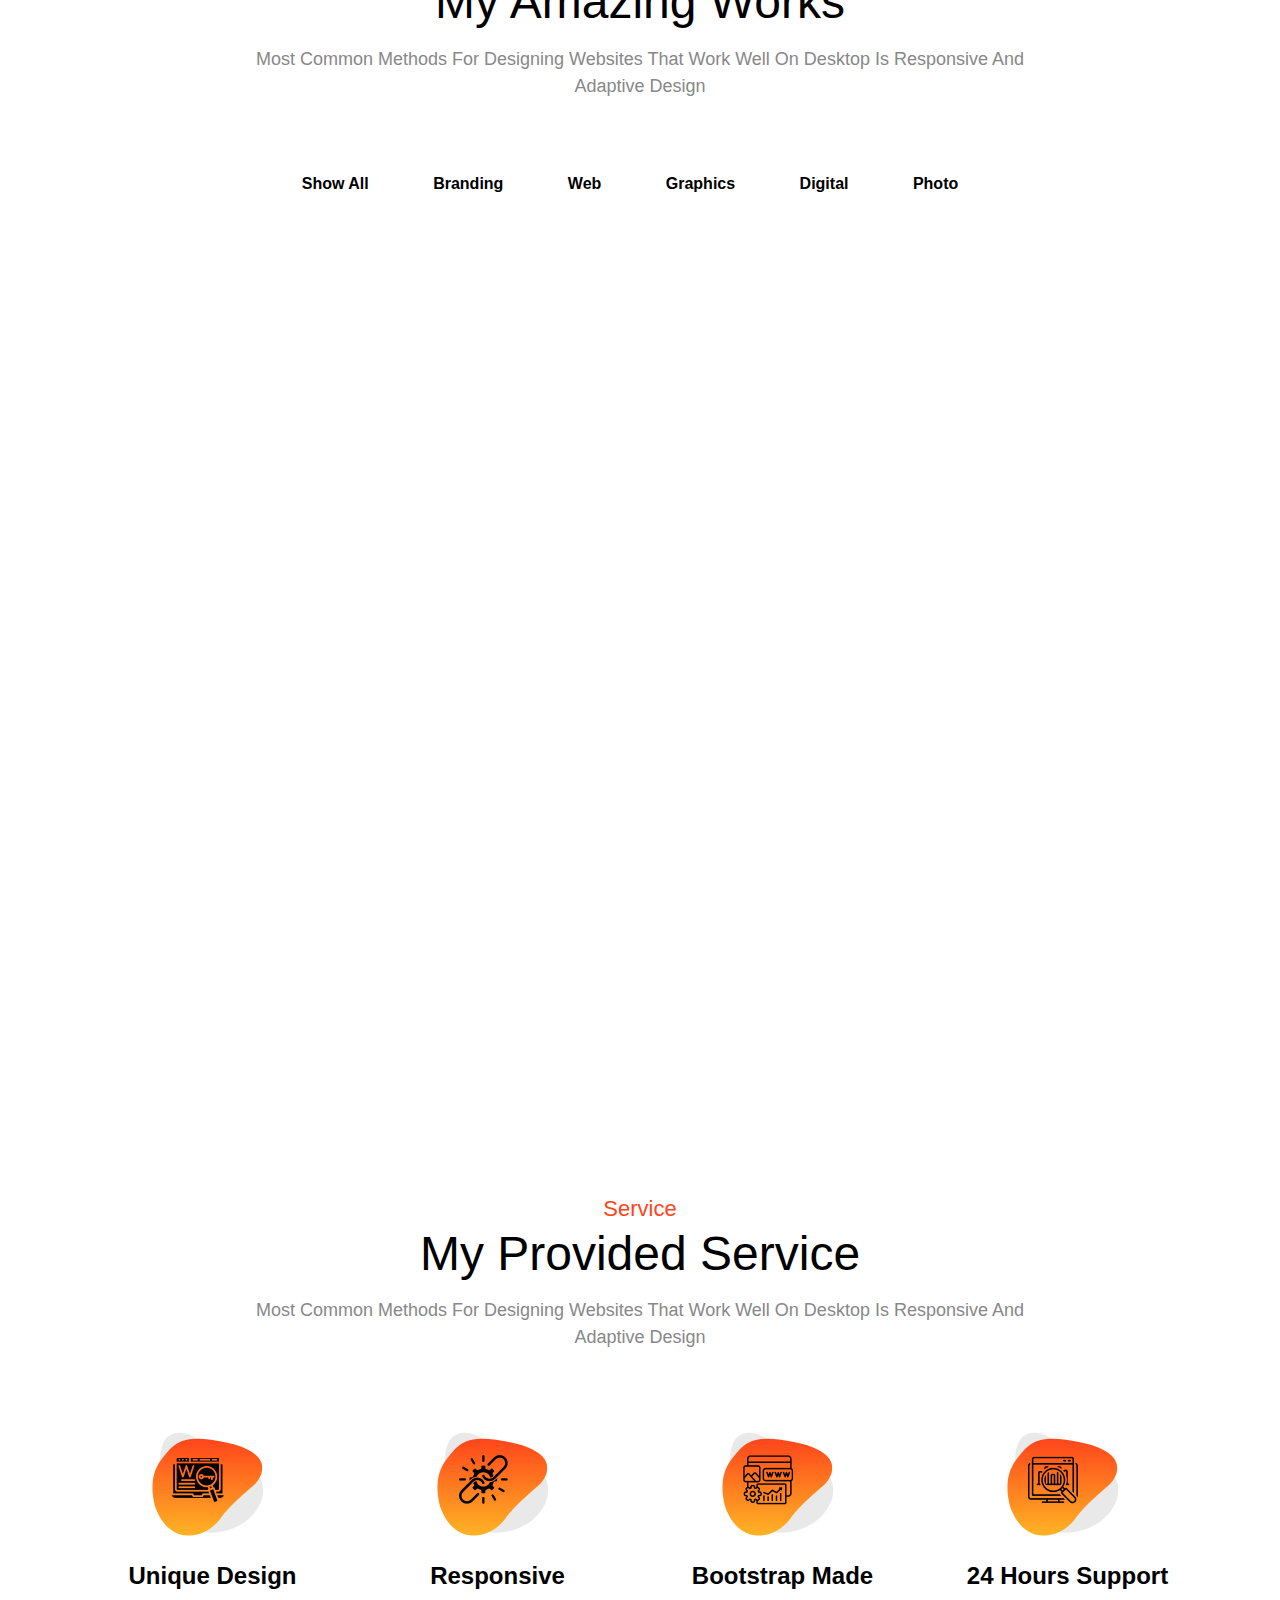
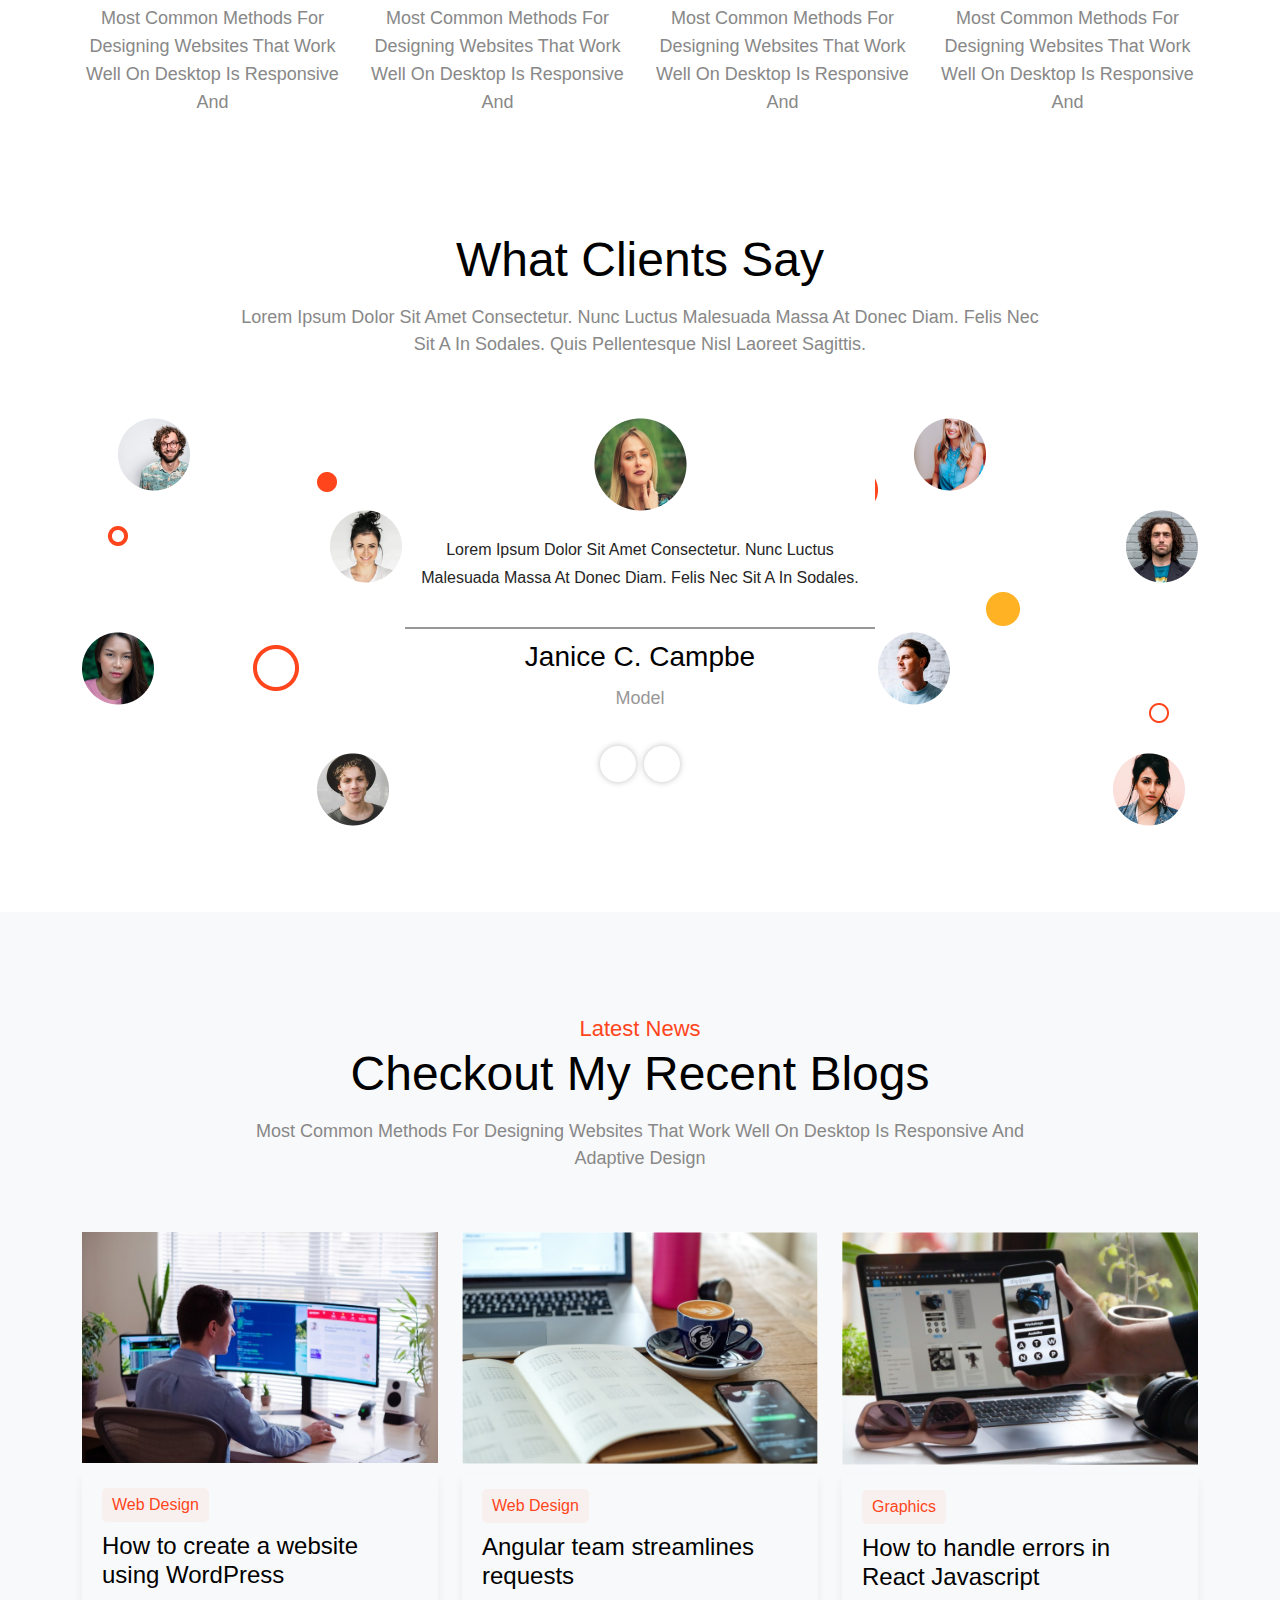
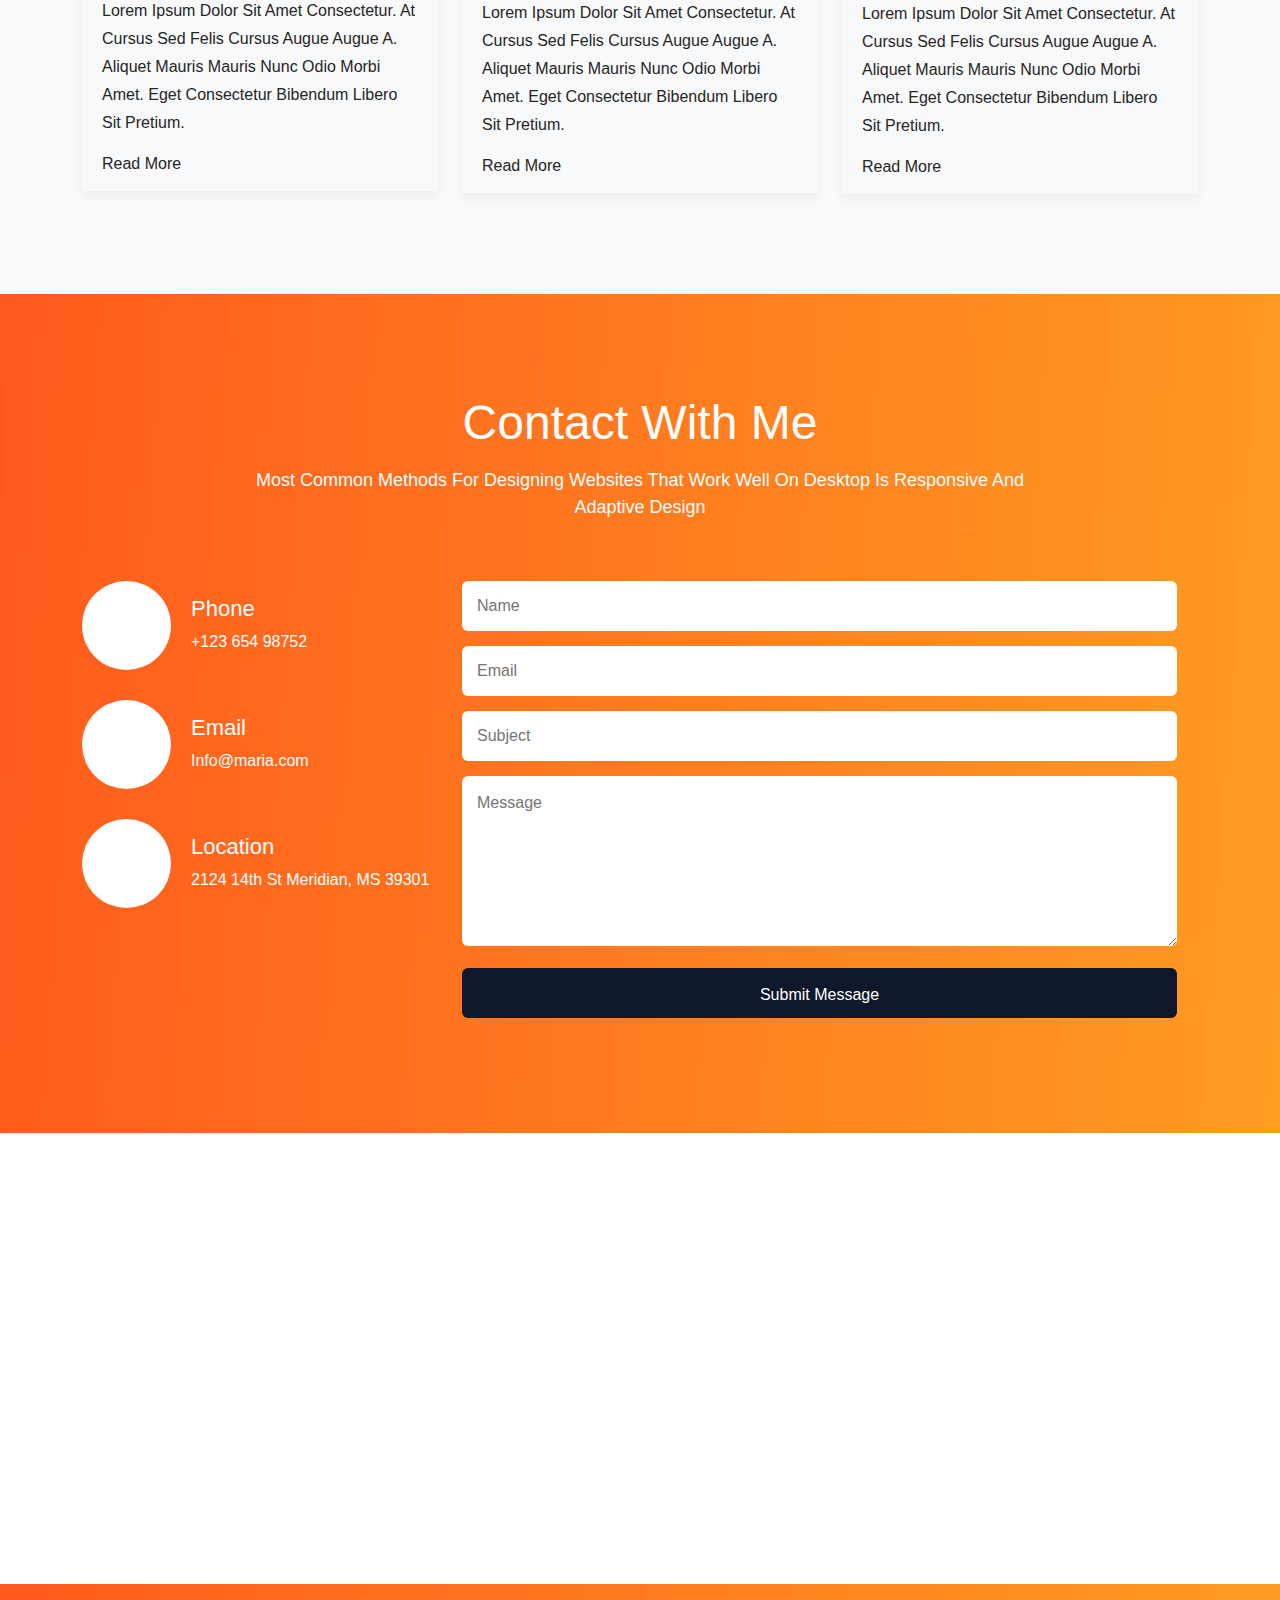
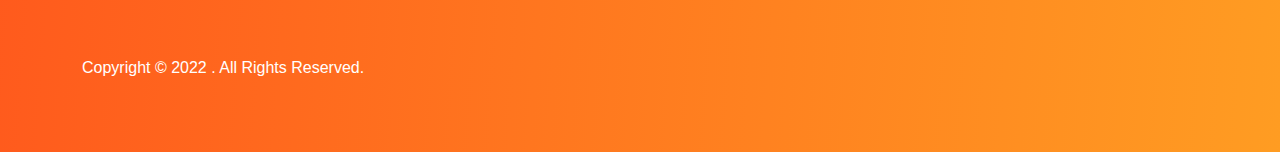
==== commit 8870e443: "updated" ====
--- a/index.html
+++ b/index.html
@@ -261,7 +261,7 @@
                     <div class="col-lg-6">
                         <div class="about__thumb">
                             <img class="about__main" src="assets/img/me_3.jpg" alt="about" style="border-radius: 20px;">
-                            <img class="about__img2 wow animate__animated animate__bounceIn" data-wow-duration="1s" data-wow-delay=".5s" src="/assets/img/me_4.jpg" alt="about" style="border-radius: 20px;">
+                            <img class="about__img2 wow animate__animated animate__bounceIn" data-wow-duration="1s" data-wow-delay=".5s" src="assets/img/me_4.jpg" alt="about" style="border-radius: 20px;">
                             <img class="about__img3 wow animate__animated animate__bounceIn" data-wow-duration="1s" data-wow-delay=".5s" src="assets/img/about/figma.png" alt="about">
                             <img class="about__img4 wow animate__animated animate__bounceIn" data-wow-duration="1s" data-wow-delay=".7s" src="assets/img/about/photoshop.png" alt="about">
                             <img class="about__img5 wow animate__animated animate__bounceIn" data-wow-duration="1s" data-wow-delay=".9s" src="assets/img/about/xd.png" alt="about">
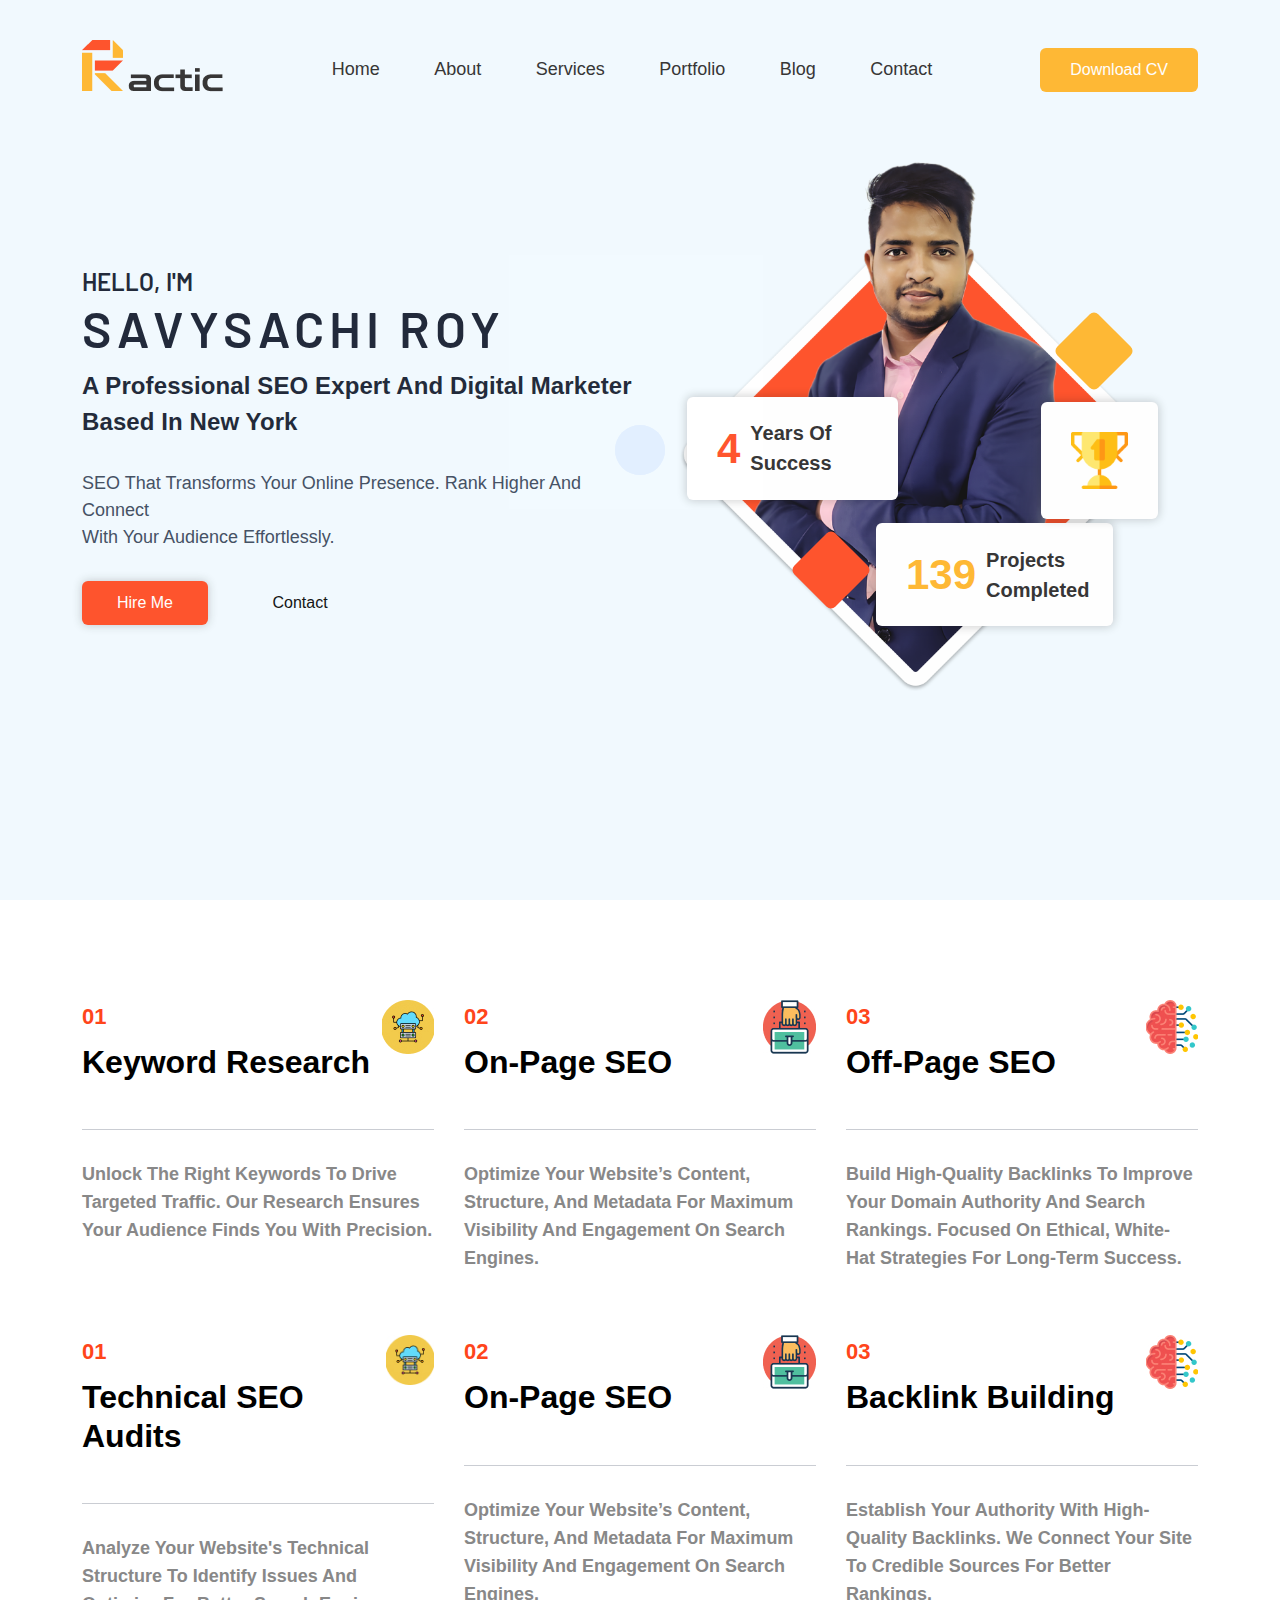
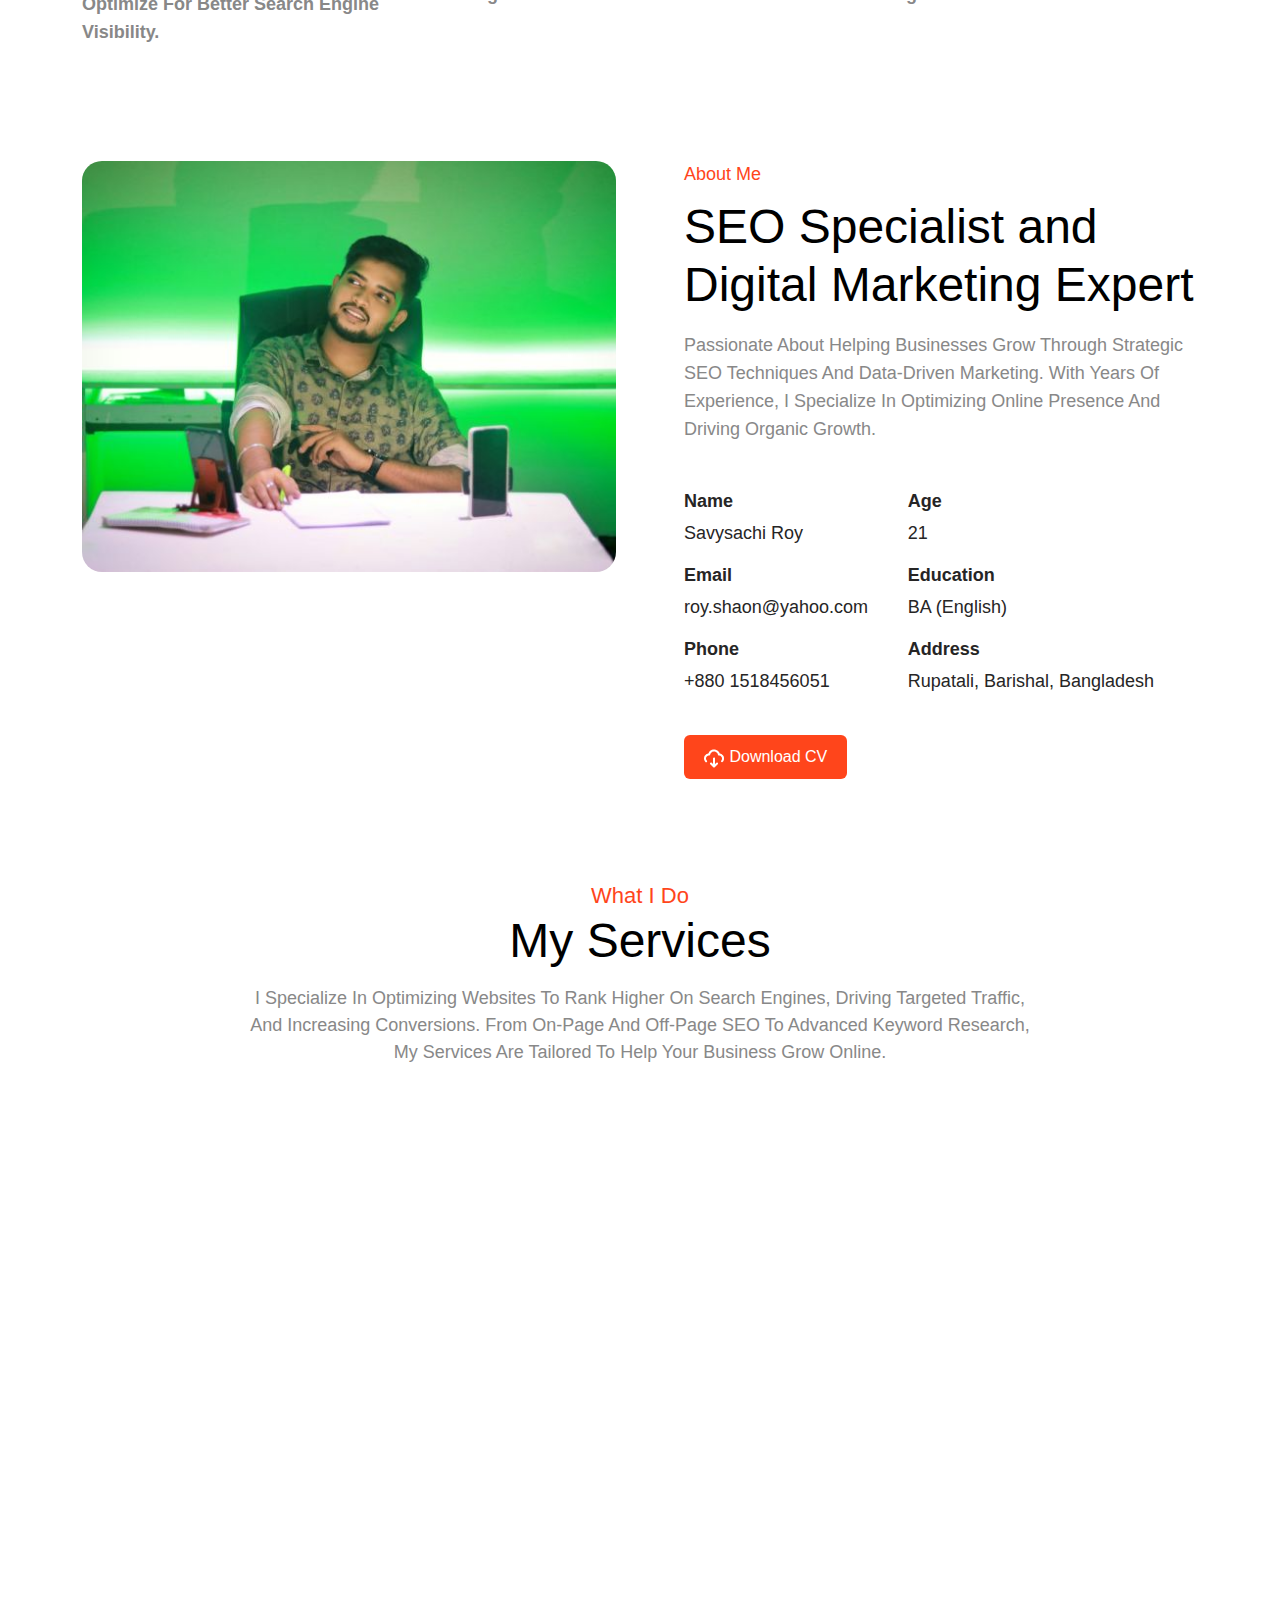
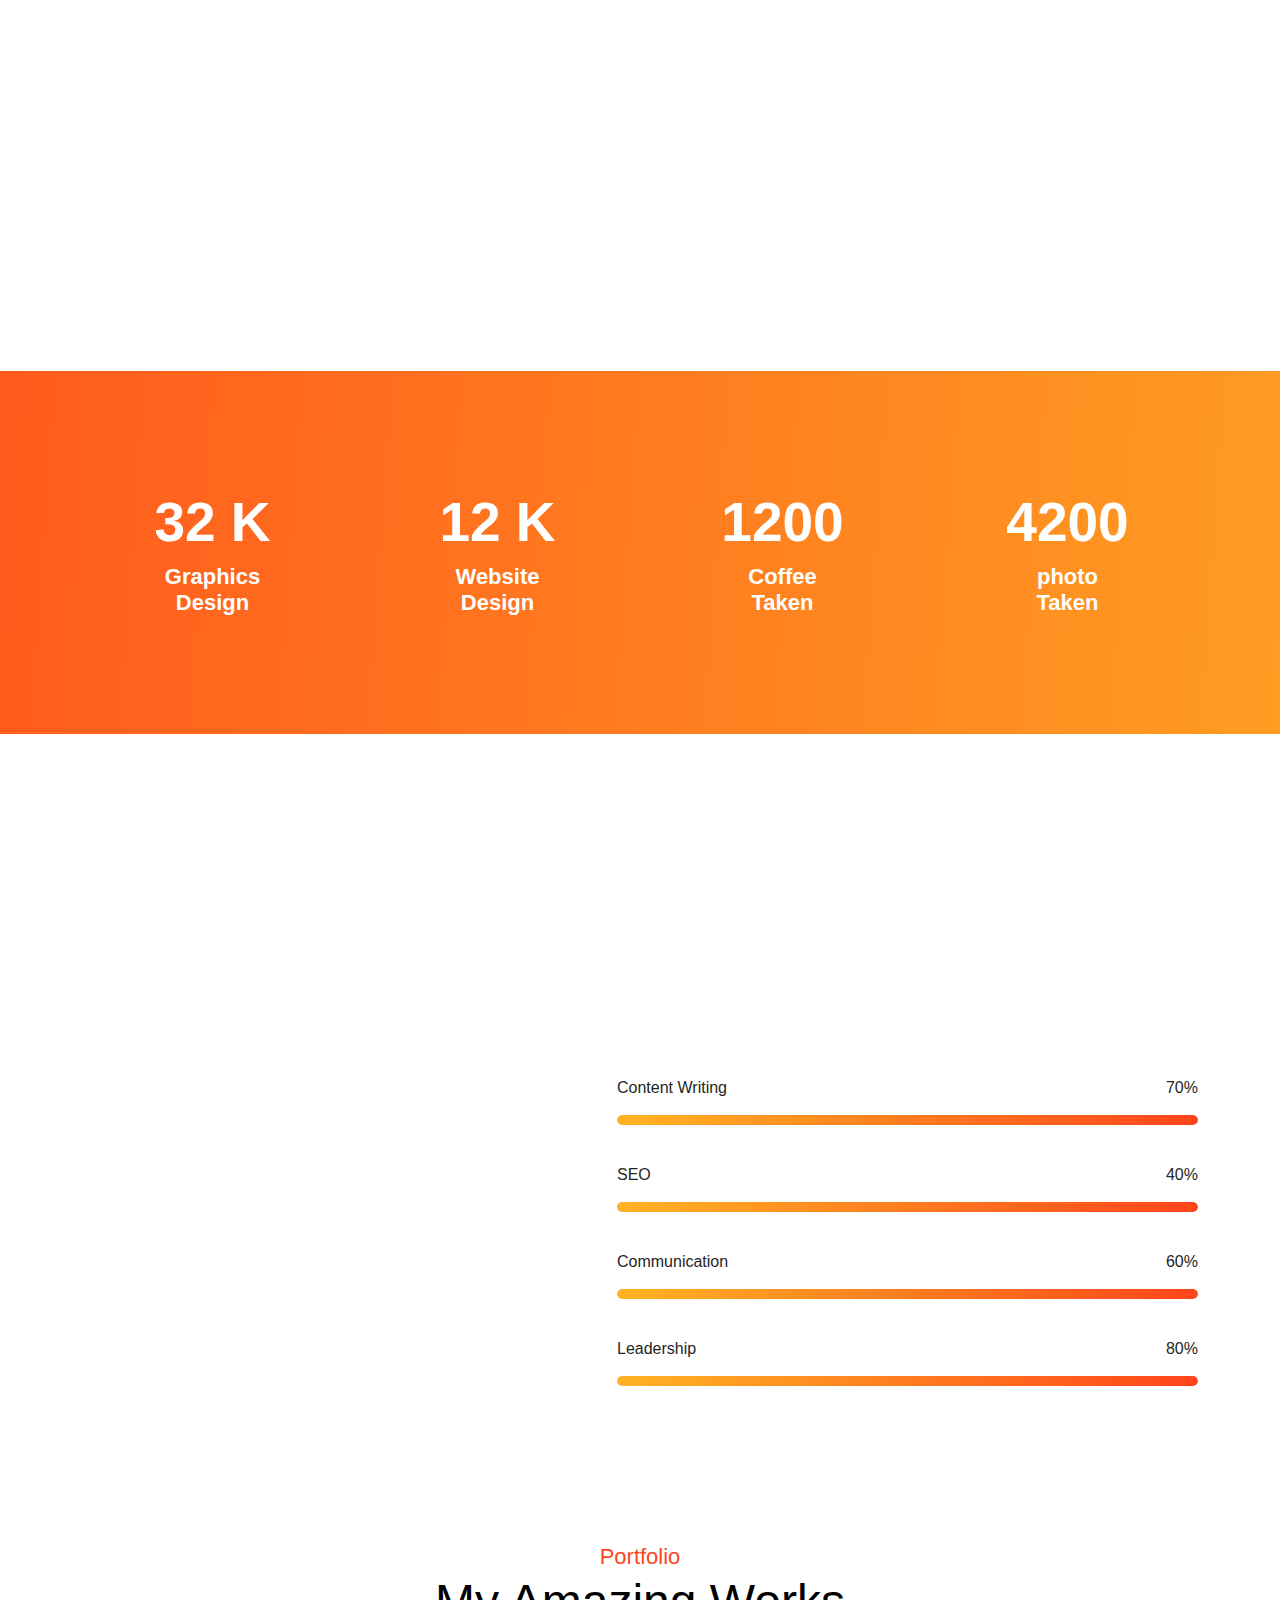
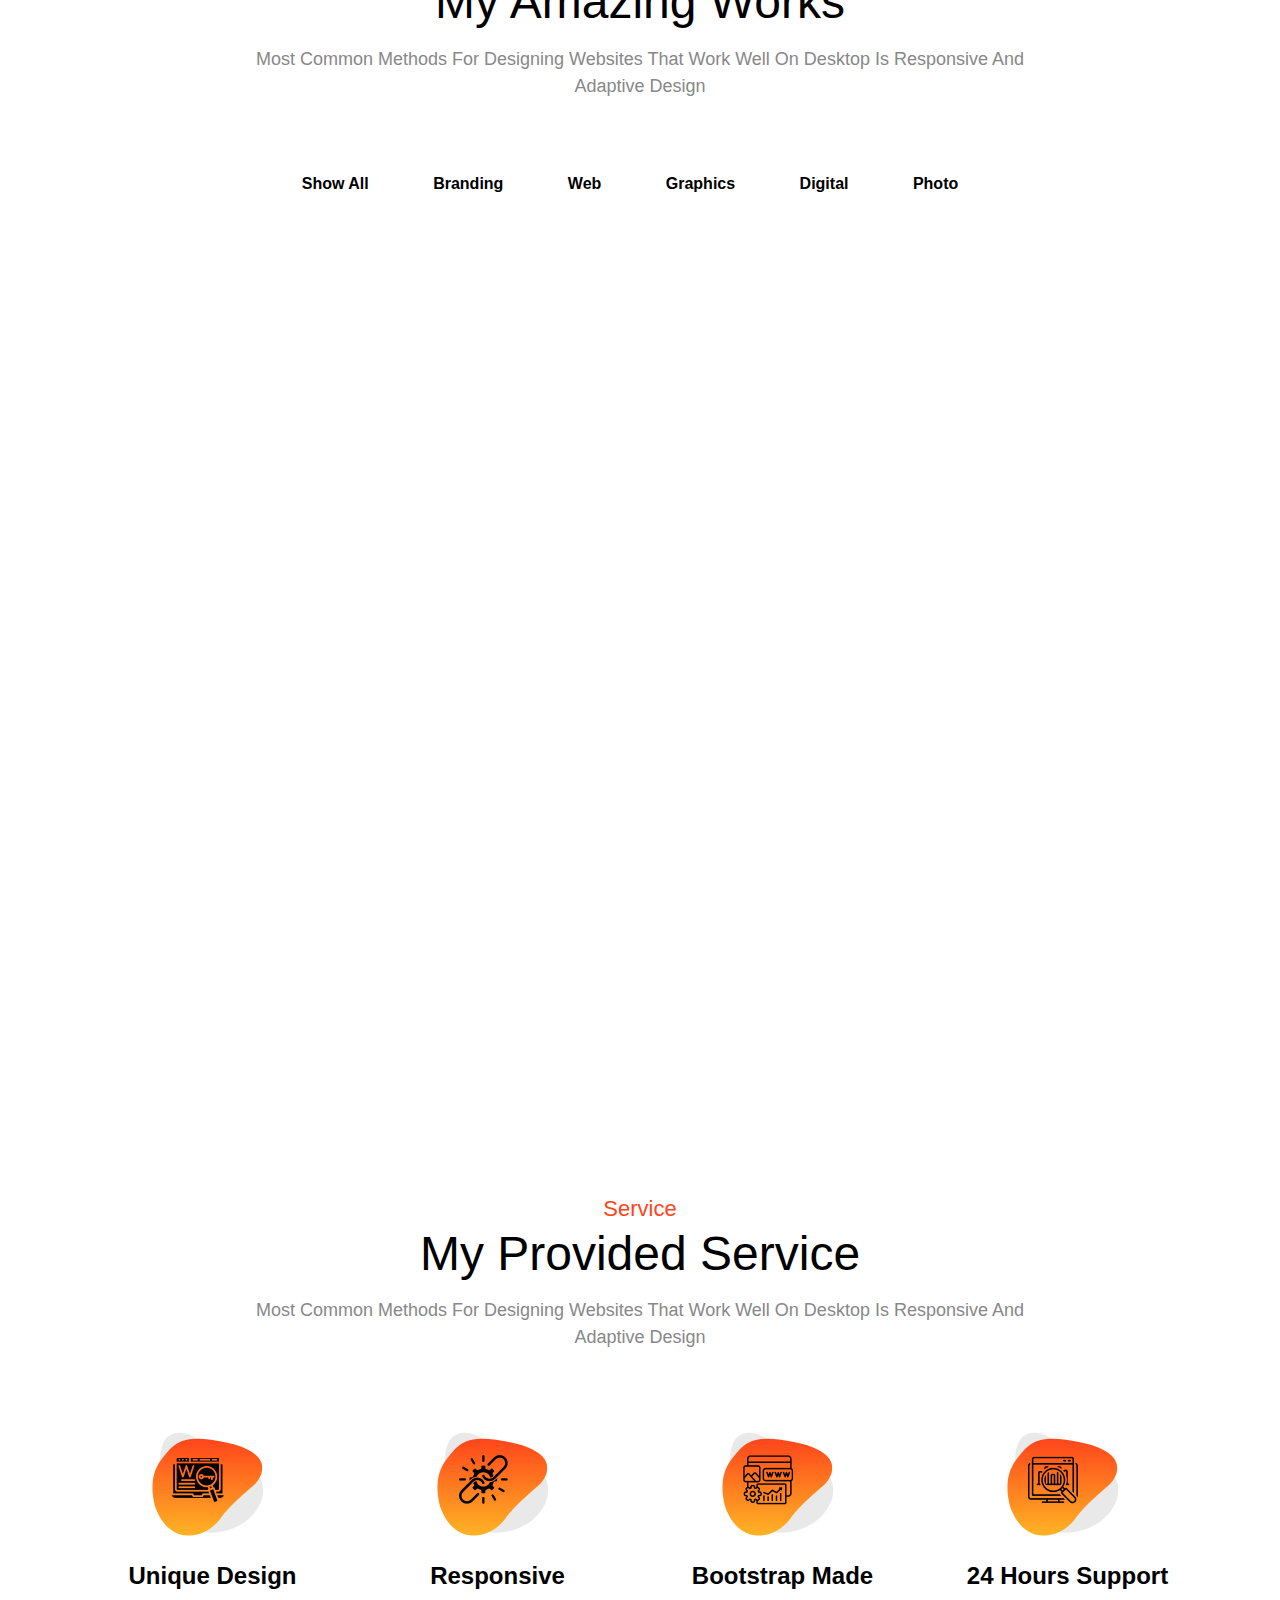
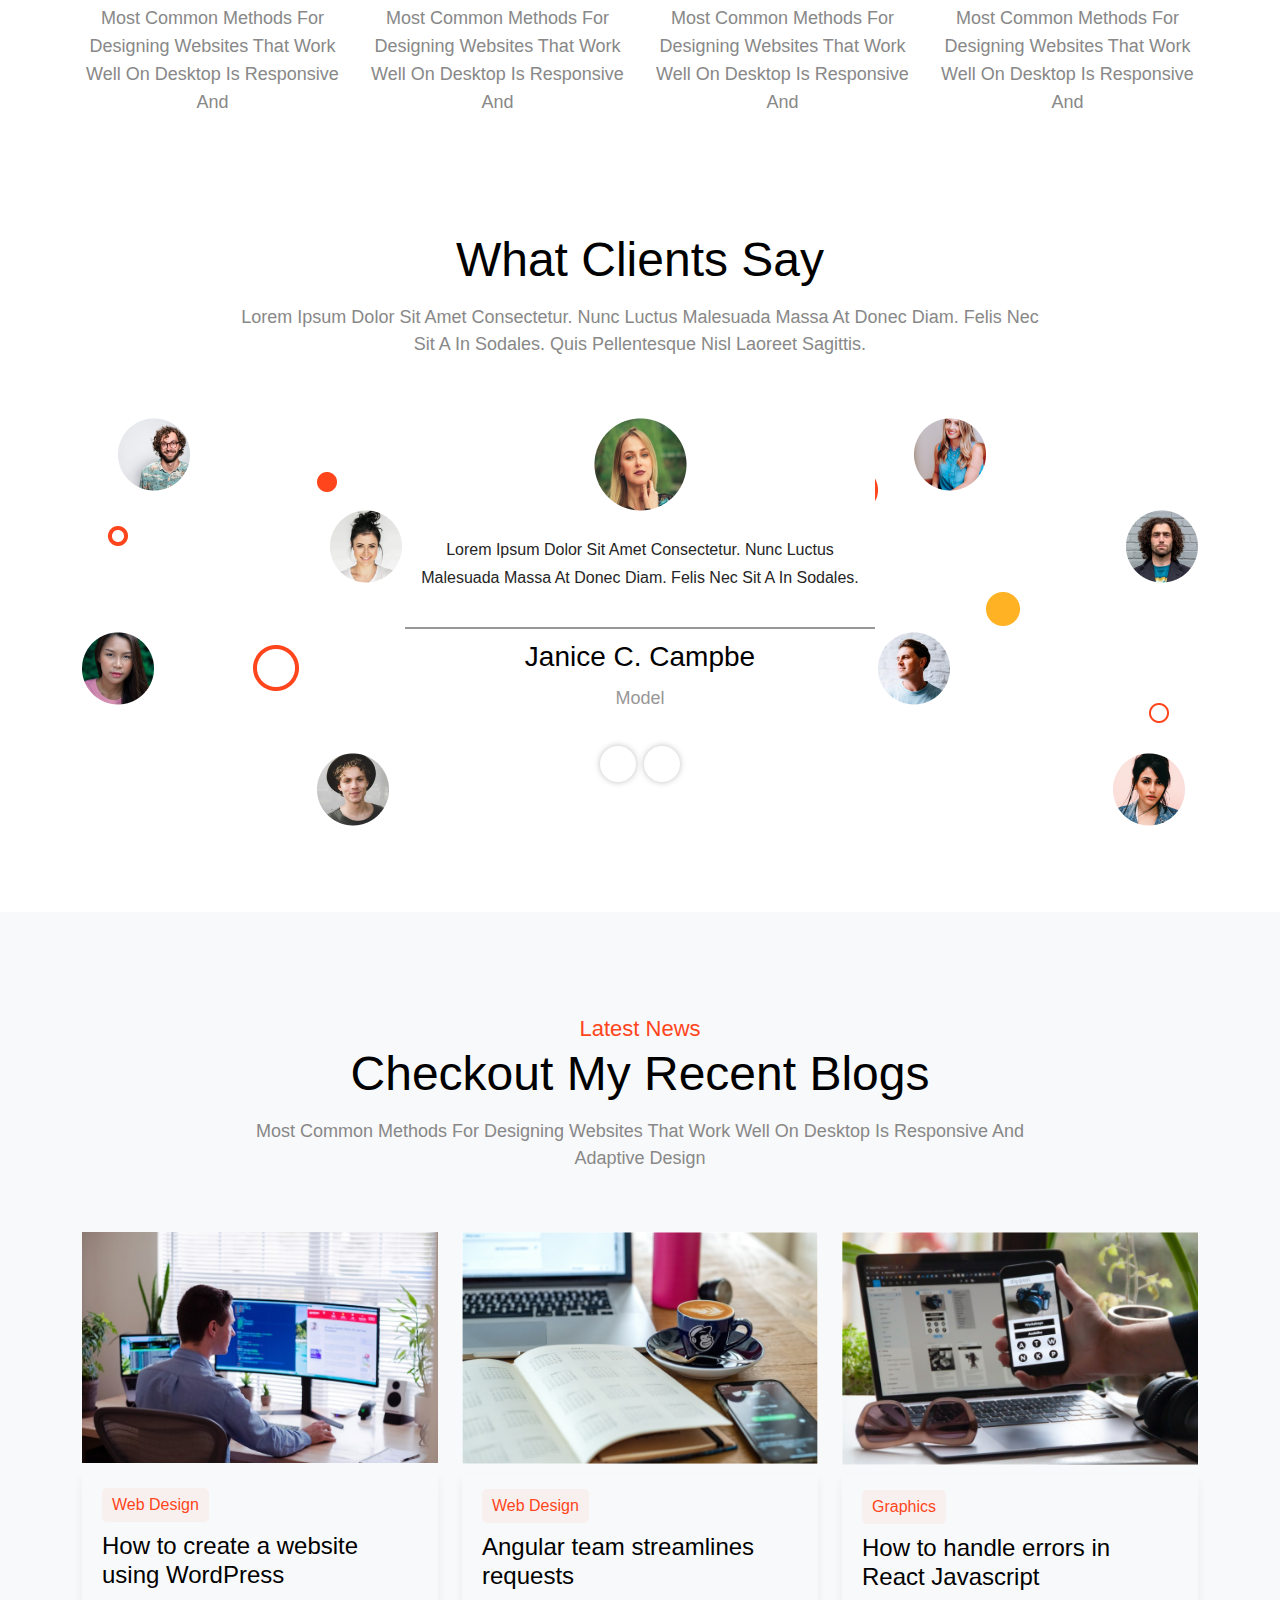
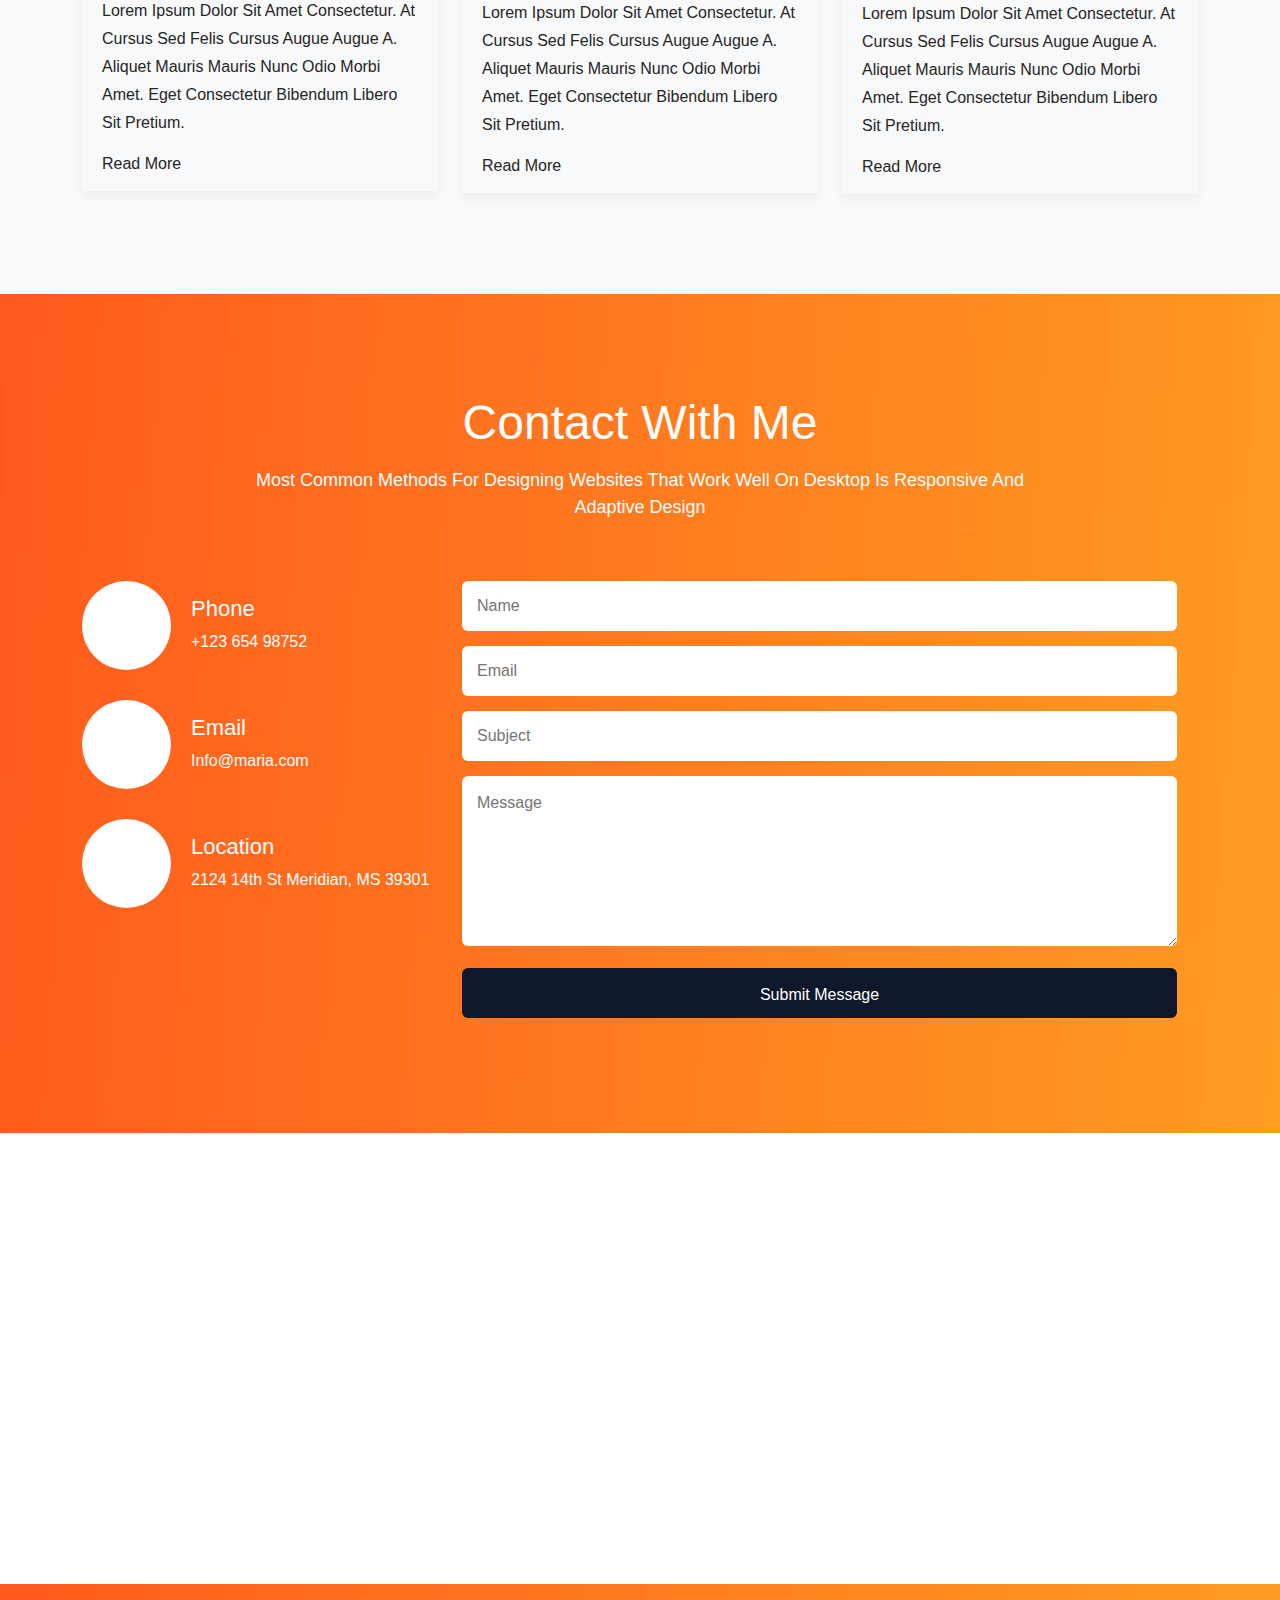
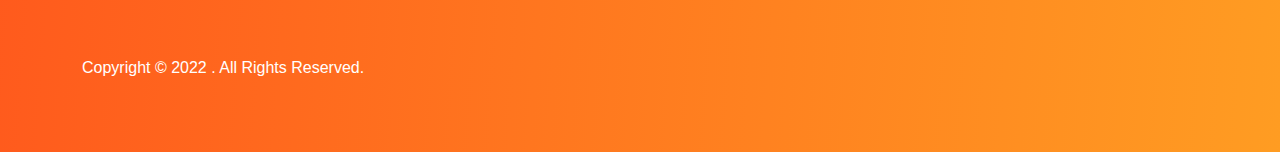
==== commit 080c3f28: "updated" ====
--- a/index.html
+++ b/index.html
@@ -261,7 +261,7 @@
                     <div class="col-lg-6">
                         <div class="about__thumb">
                             <img class="about__main" src="assets/img/me_3.jpg" alt="about" style="border-radius: 20px;">
-                            <img class="about__img2 wow animate__animated animate__bounceIn" data-wow-duration="1s" data-wow-delay=".5s" src="assets/img/me_4.jpg" alt="about" style="border-radius: 20px;">
+                            <!-- <img class="about__img2 wow animate__animated animate__bounceIn" data-wow-duration="1s" data-wow-delay=".5s" src="assets/img/me_4.jpg" alt="about" style="border-radius: 20px;"> -->
                             <img class="about__img3 wow animate__animated animate__bounceIn" data-wow-duration="1s" data-wow-delay=".5s" src="assets/img/about/figma.png" alt="about">
                             <img class="about__img4 wow animate__animated animate__bounceIn" data-wow-duration="1s" data-wow-delay=".7s" src="assets/img/about/photoshop.png" alt="about">
                             <img class="about__img5 wow animate__animated animate__bounceIn" data-wow-duration="1s" data-wow-delay=".9s" src="assets/img/about/xd.png" alt="about">
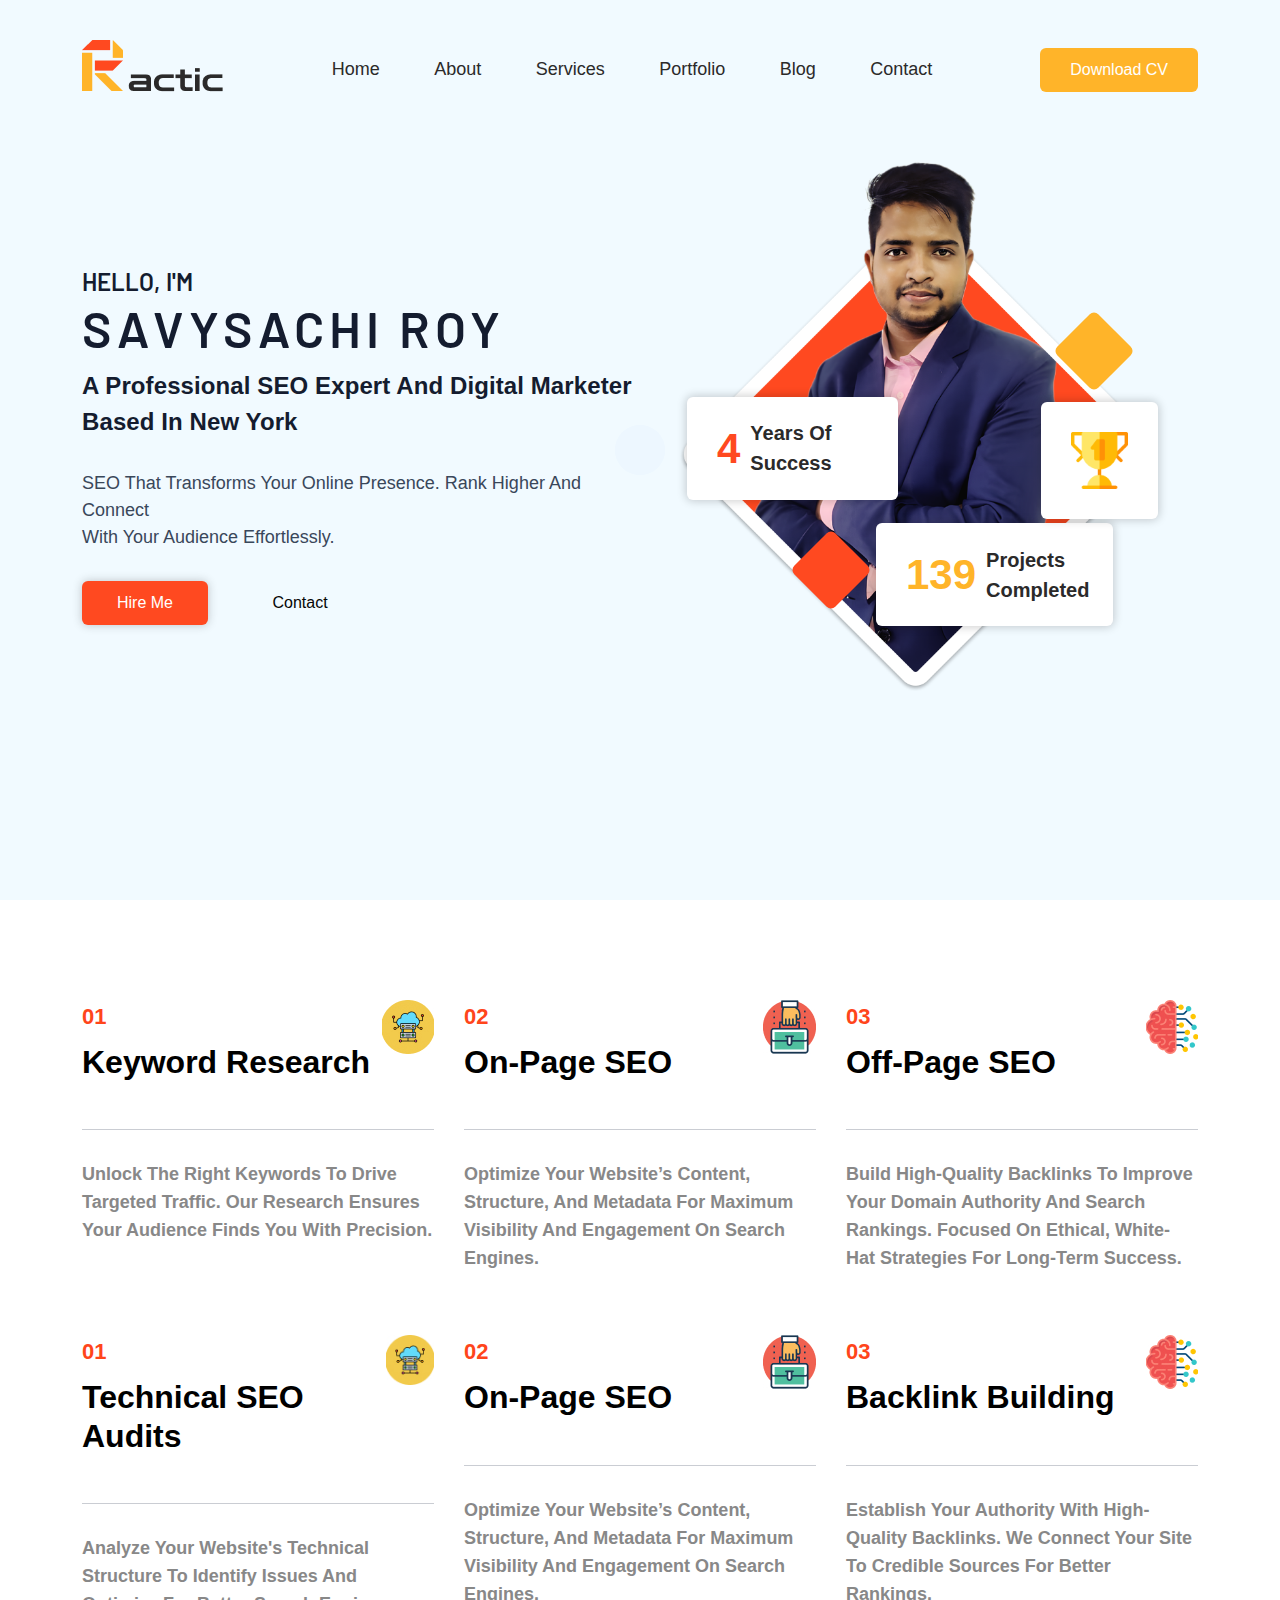
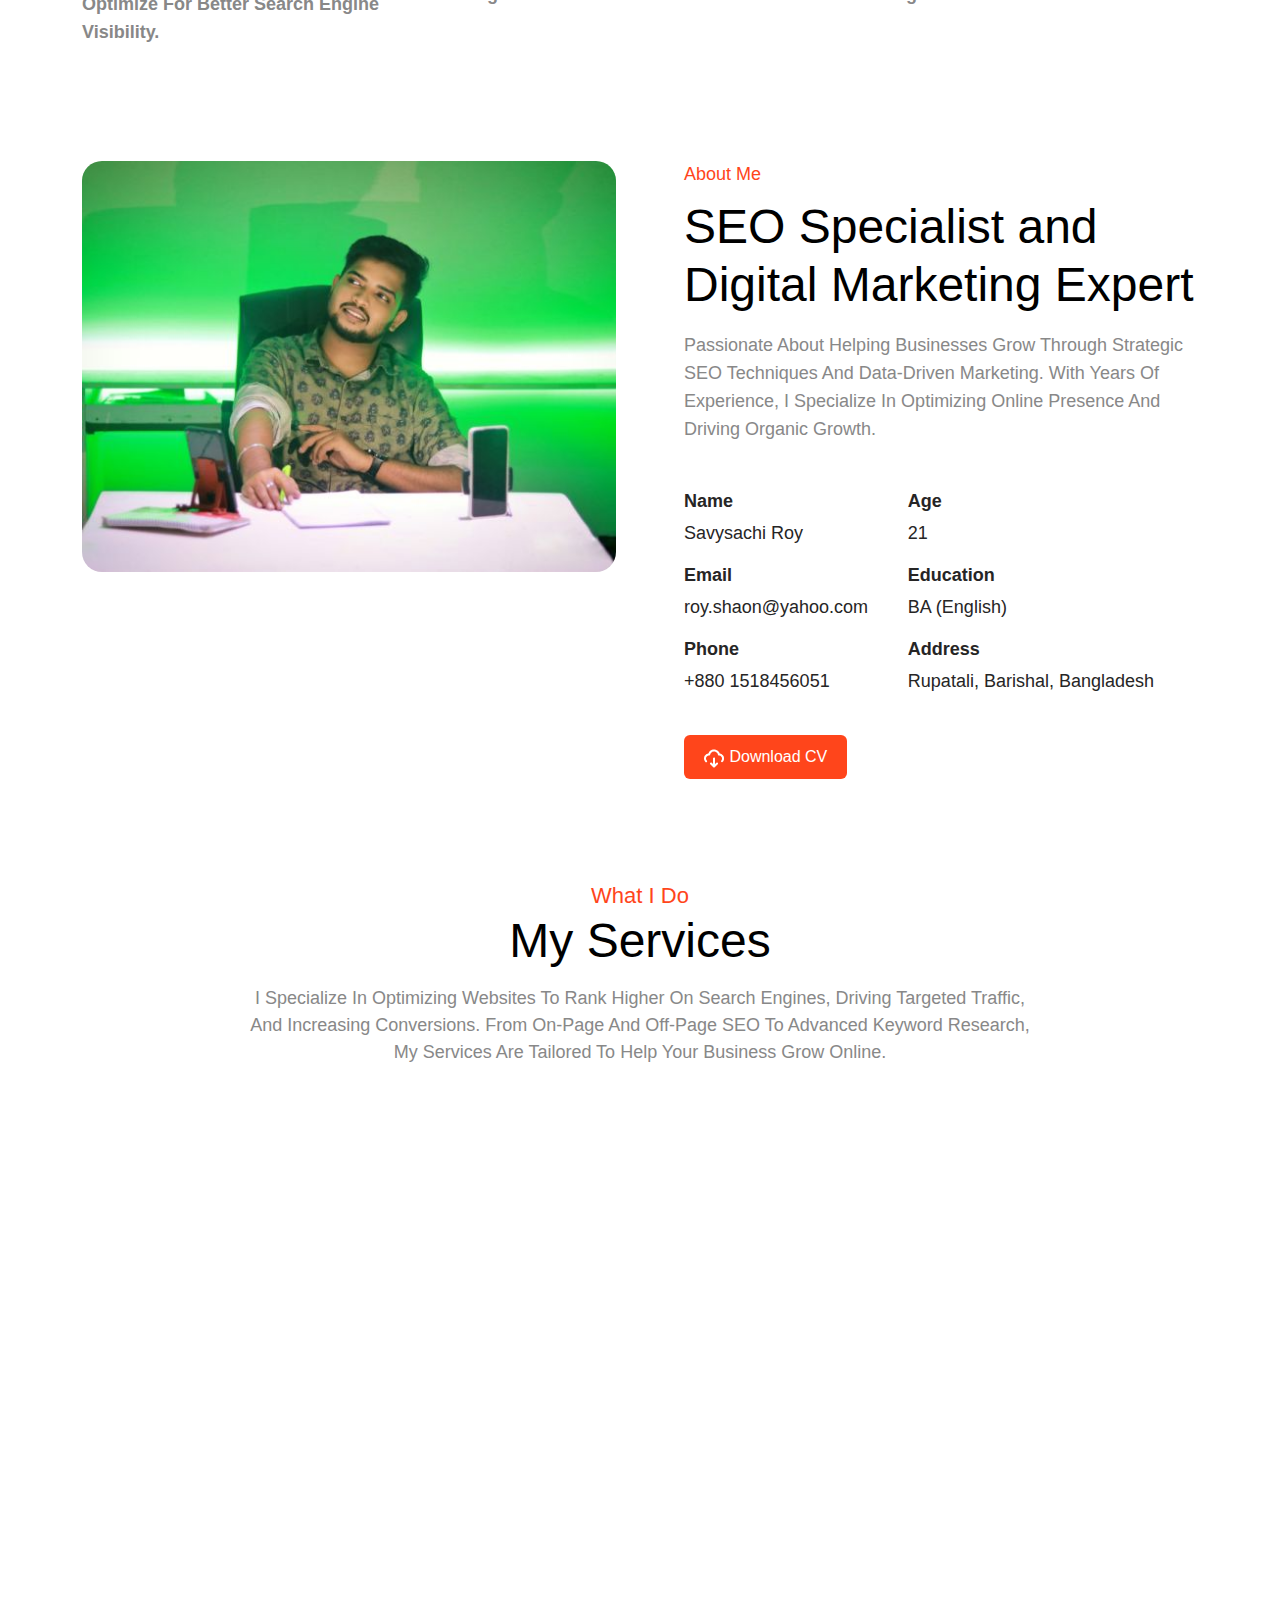
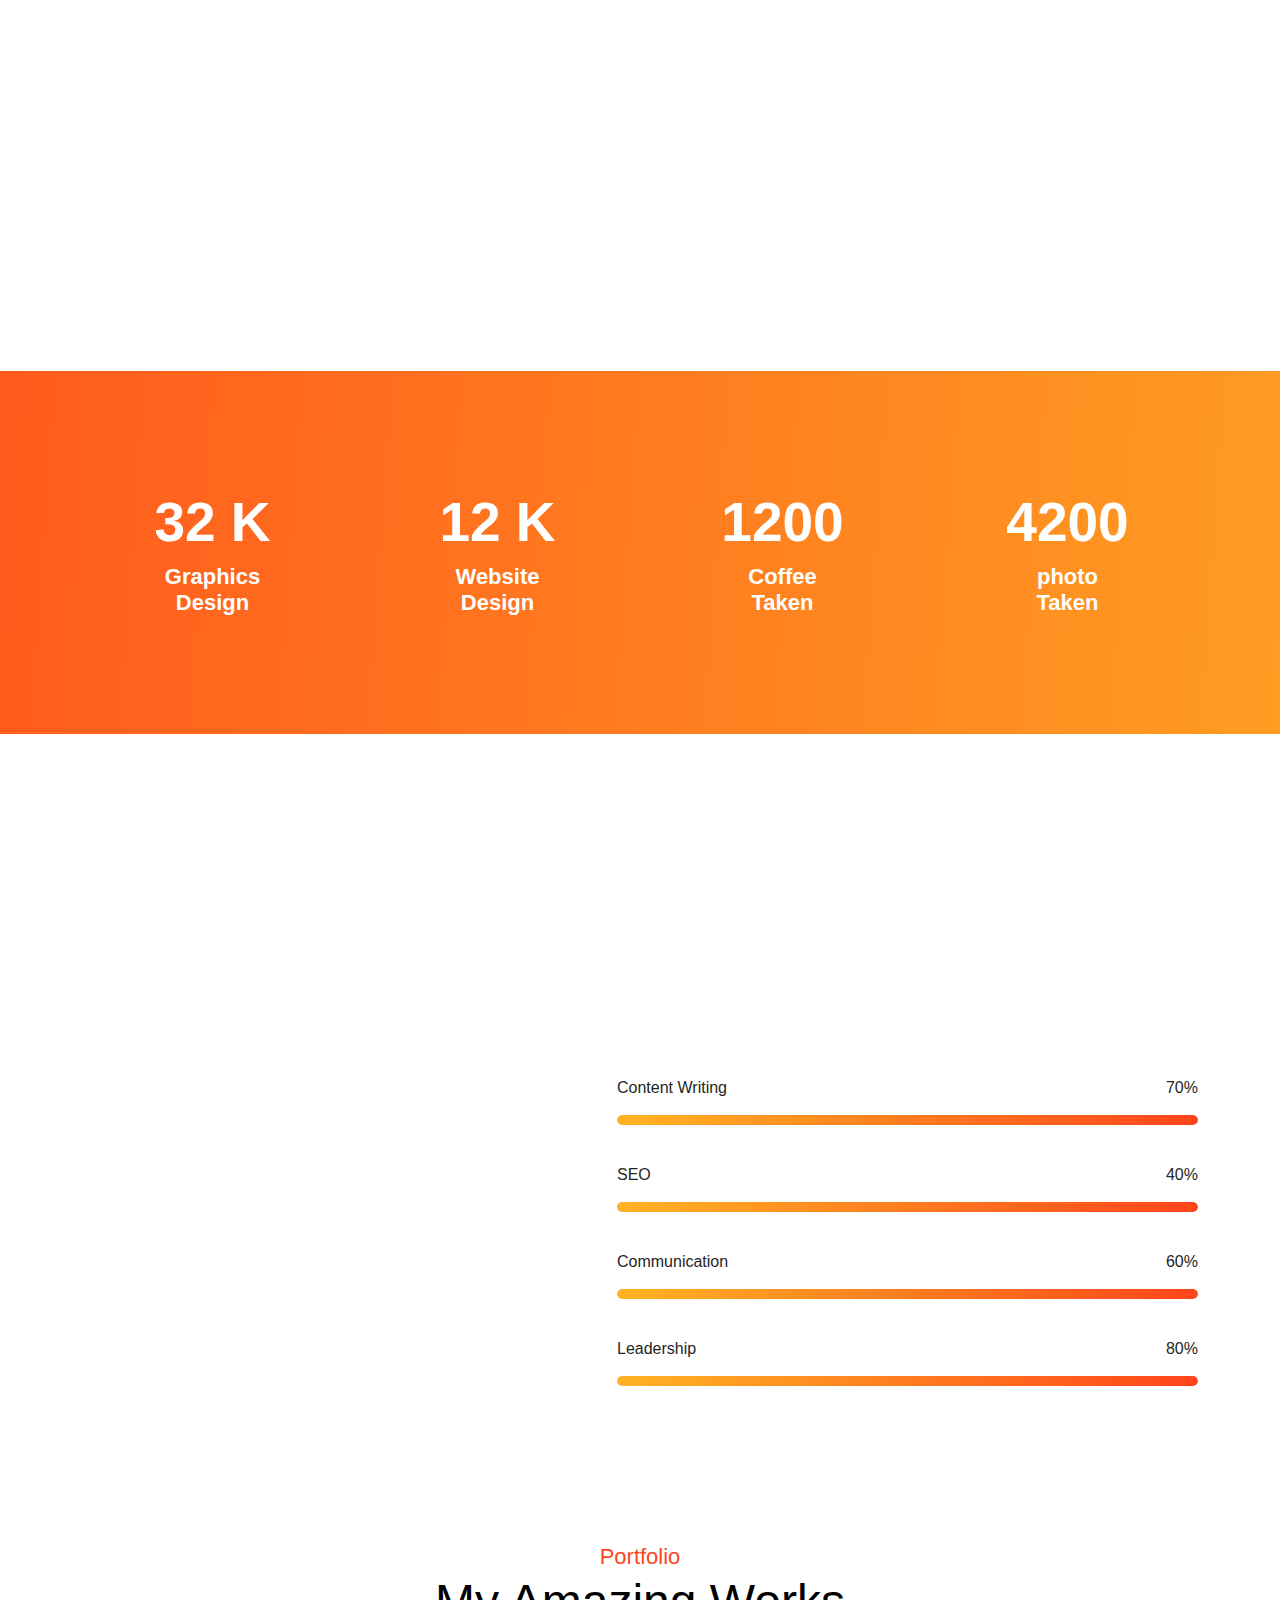
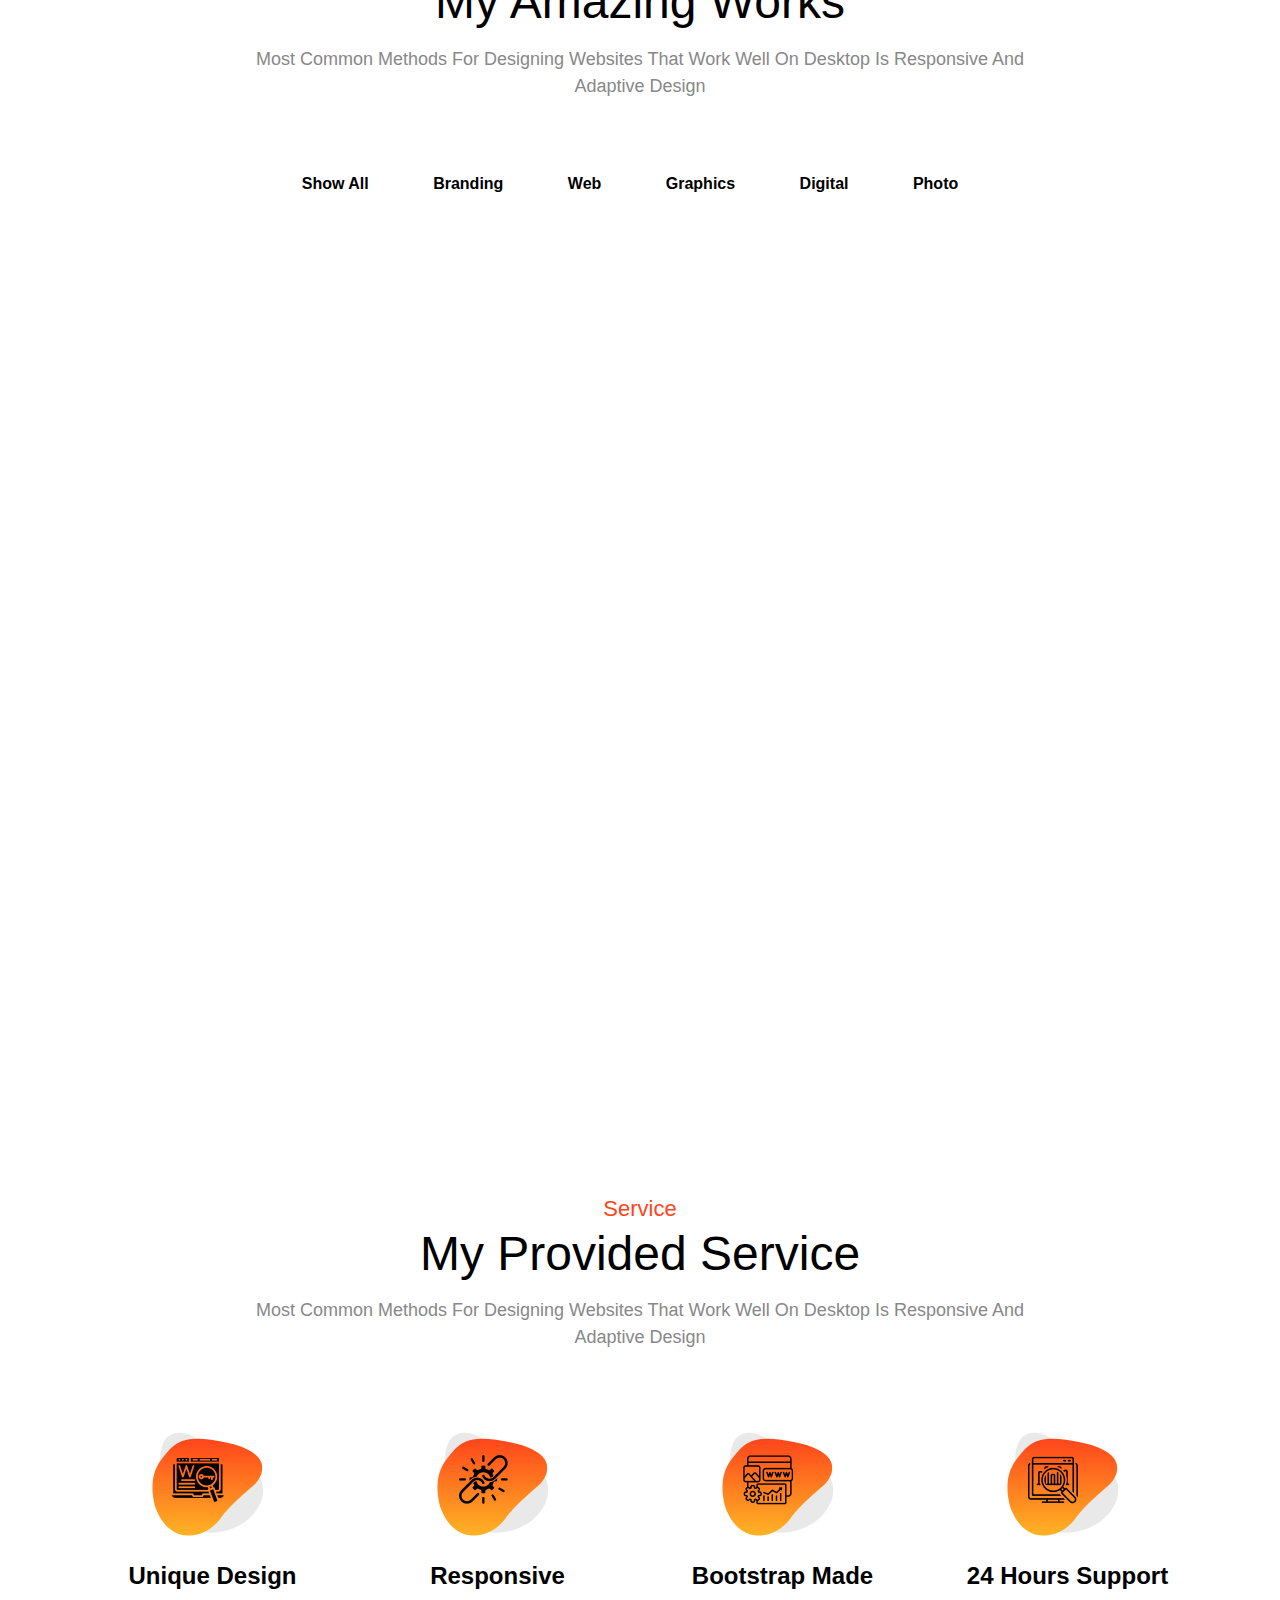
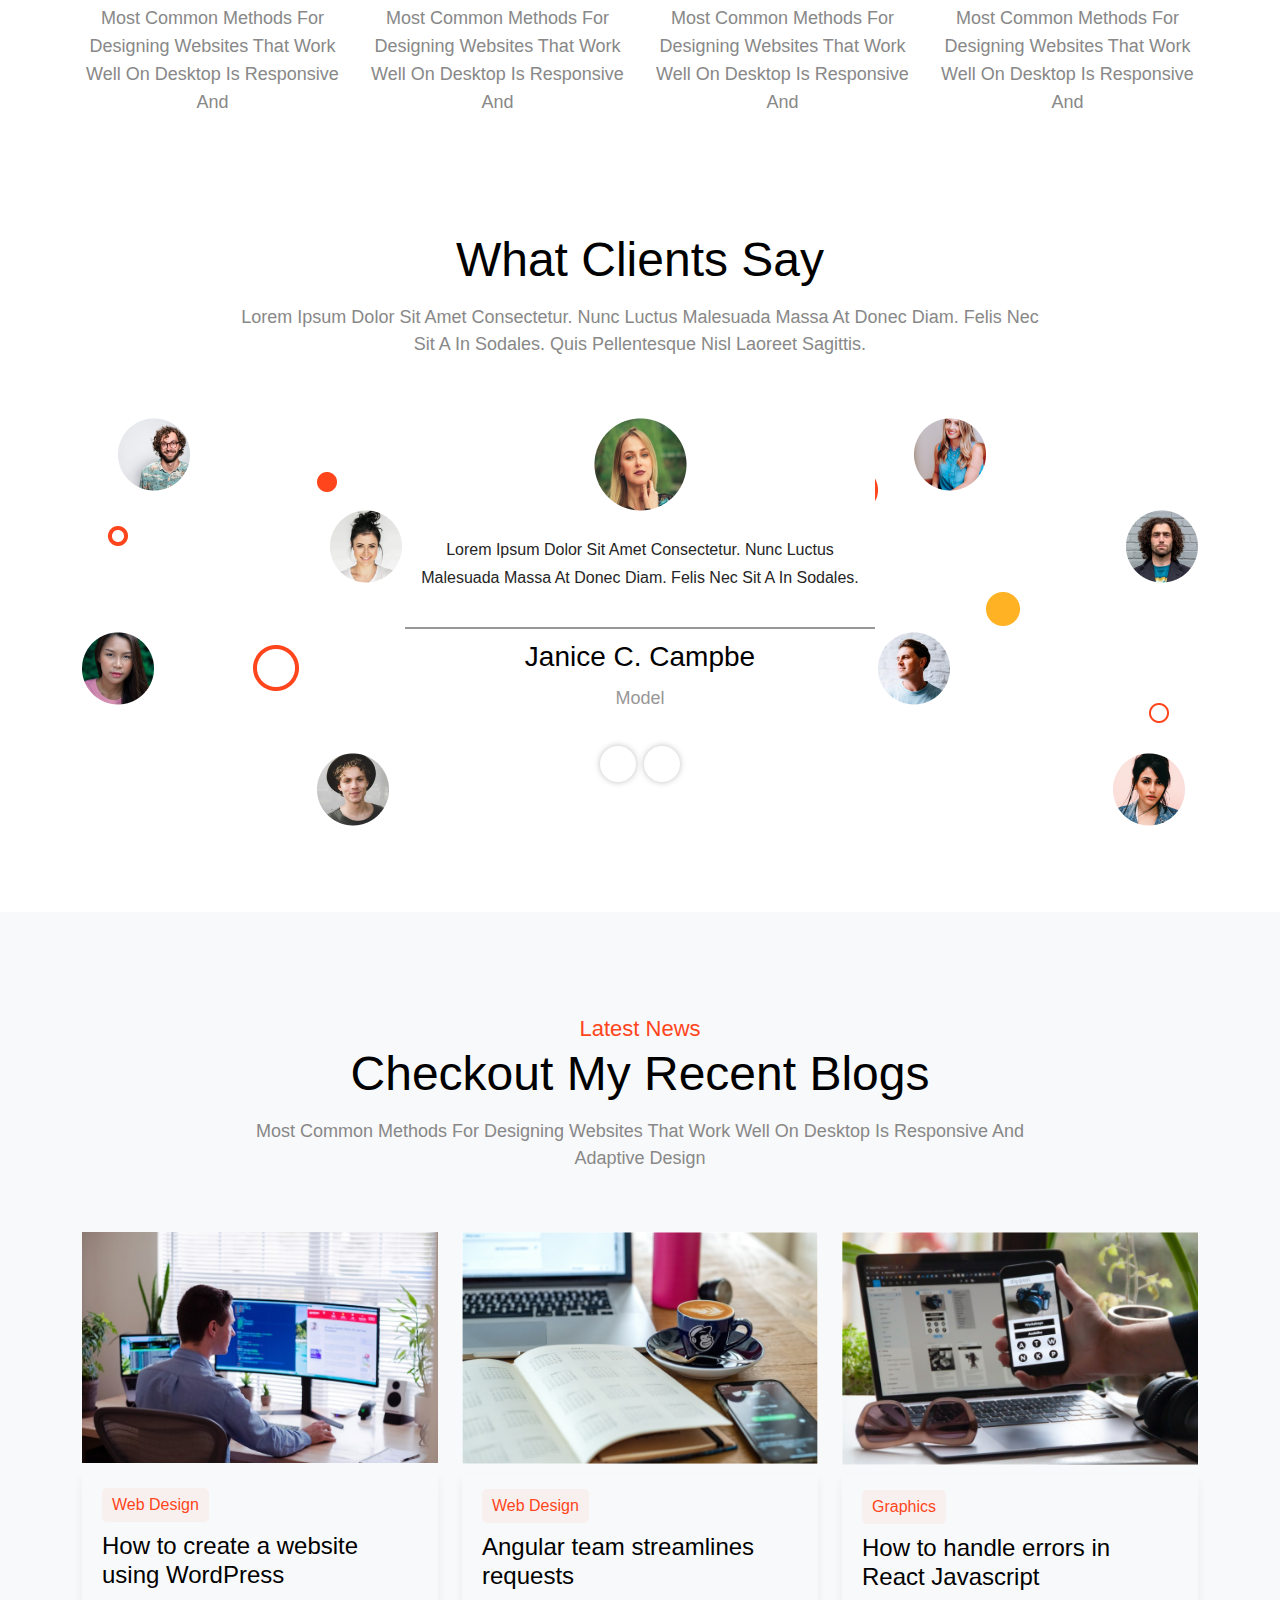
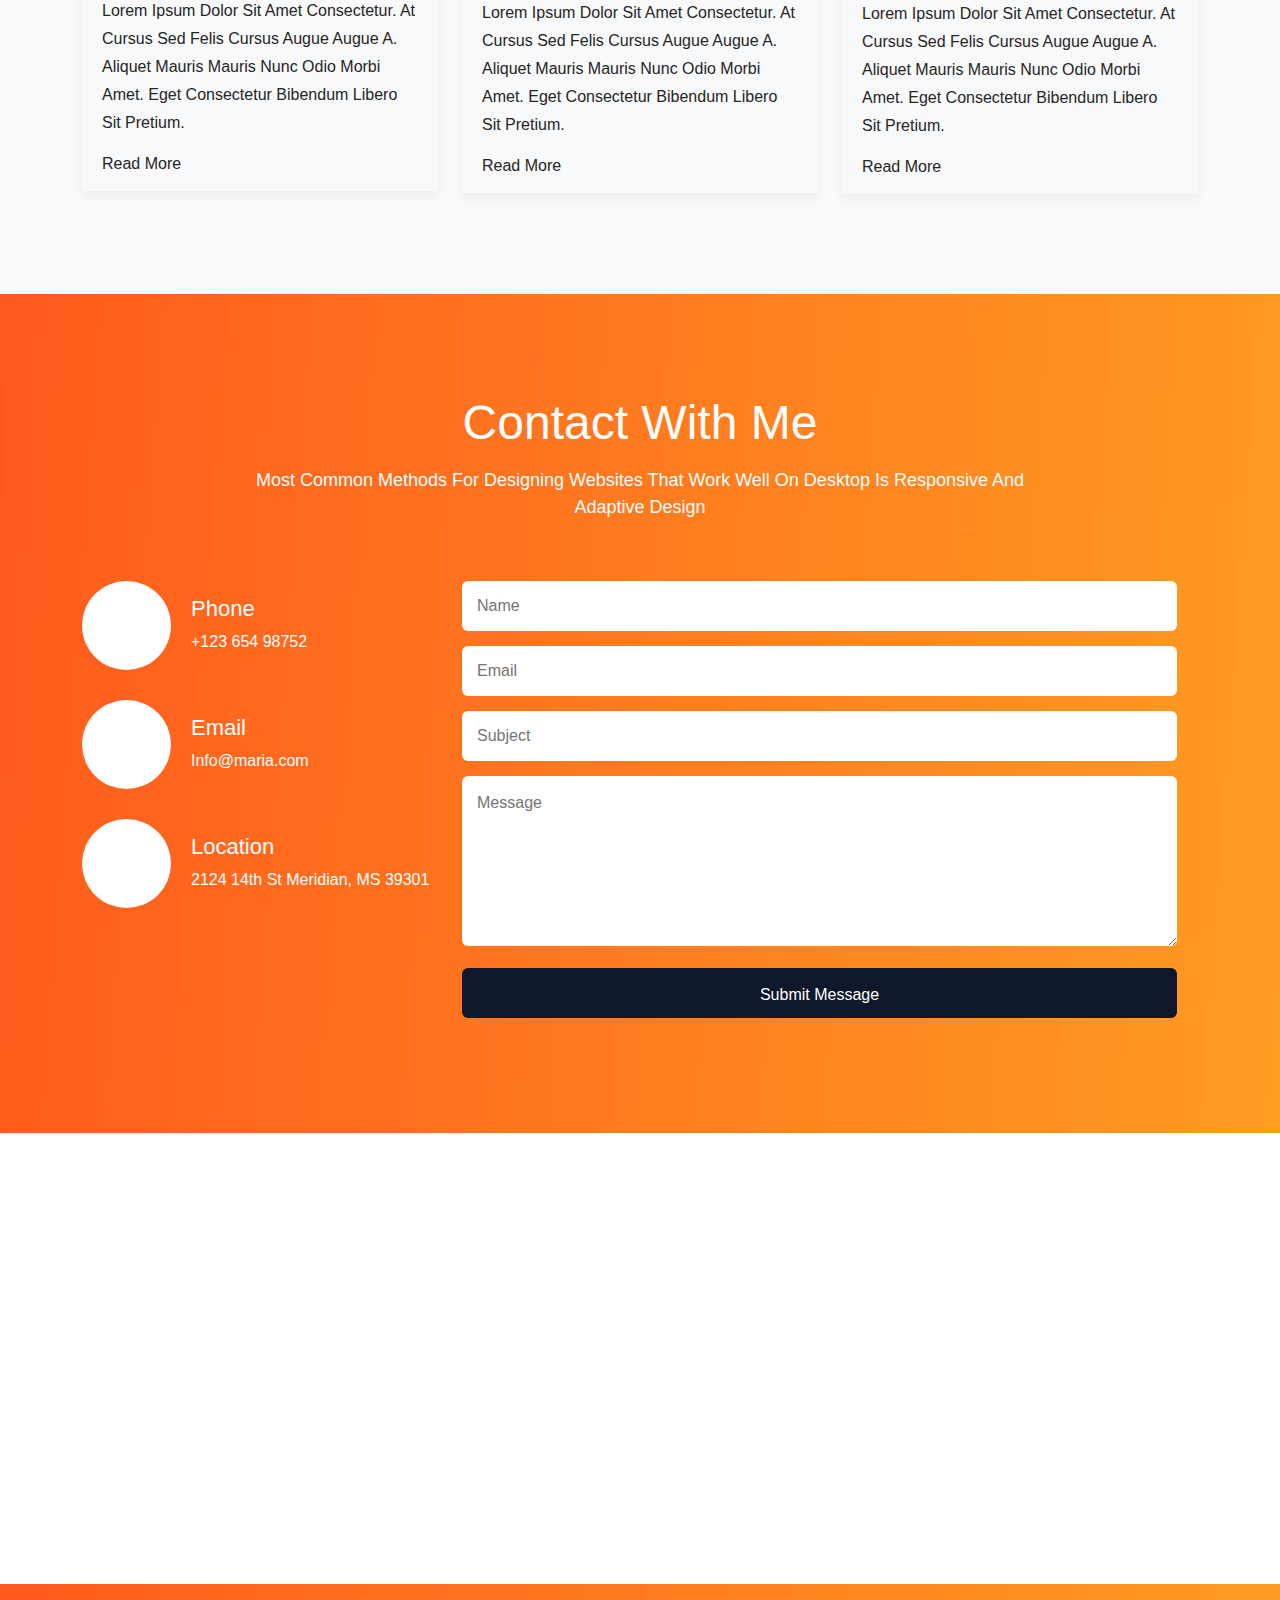
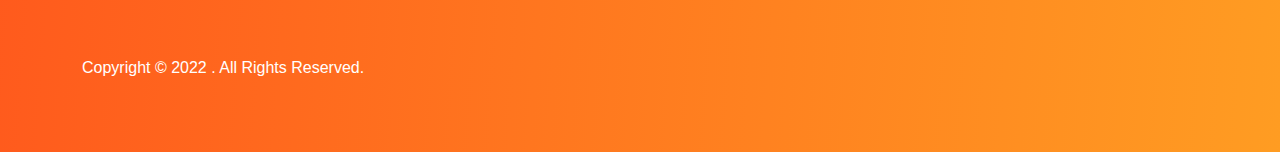
==== commit 1087b07f: "updated" ====
--- a/index.html
+++ b/index.html
@@ -261,7 +261,7 @@
                     <div class="col-lg-6">
                         <div class="about__thumb">
                             <img class="about__main" src="assets/img/me_3.jpg" alt="about" style="border-radius: 20px;">
-                            <!-- <img class="about__img2 wow animate__animated animate__bounceIn" data-wow-duration="1s" data-wow-delay=".5s" src="assets/img/me_4.jpg" alt="about" style="border-radius: 20px;"> -->
+                            <img class="about__img2 wow animate__animated animate__bounceIn" data-wow-duration="1s" data-wow-delay=".5s" src="assets/img/me_4.jpg" alt="about" style="border-radius: 20px;">
                             <img class="about__img3 wow animate__animated animate__bounceIn" data-wow-duration="1s" data-wow-delay=".5s" src="assets/img/about/figma.png" alt="about">
                             <img class="about__img4 wow animate__animated animate__bounceIn" data-wow-duration="1s" data-wow-delay=".7s" src="assets/img/about/photoshop.png" alt="about">
                             <img class="about__img5 wow animate__animated animate__bounceIn" data-wow-duration="1s" data-wow-delay=".9s" src="assets/img/about/xd.png" alt="about">
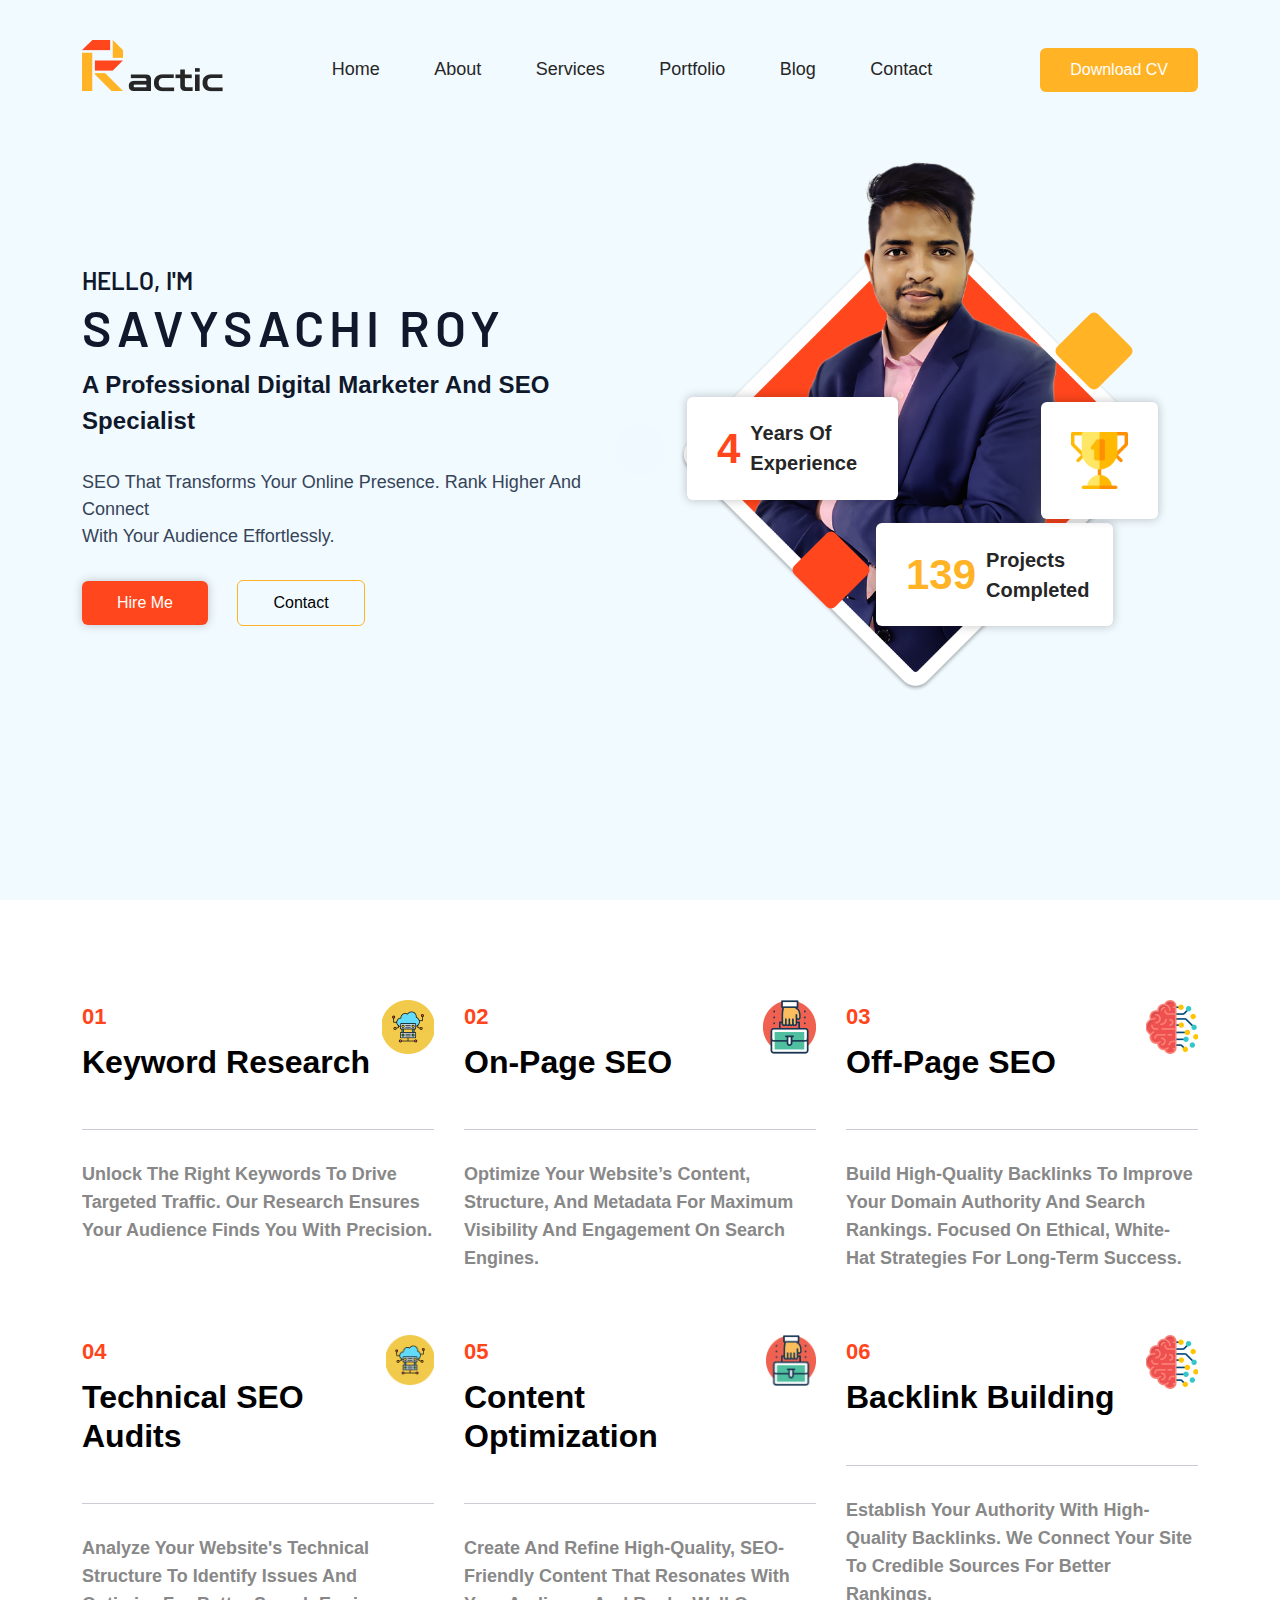
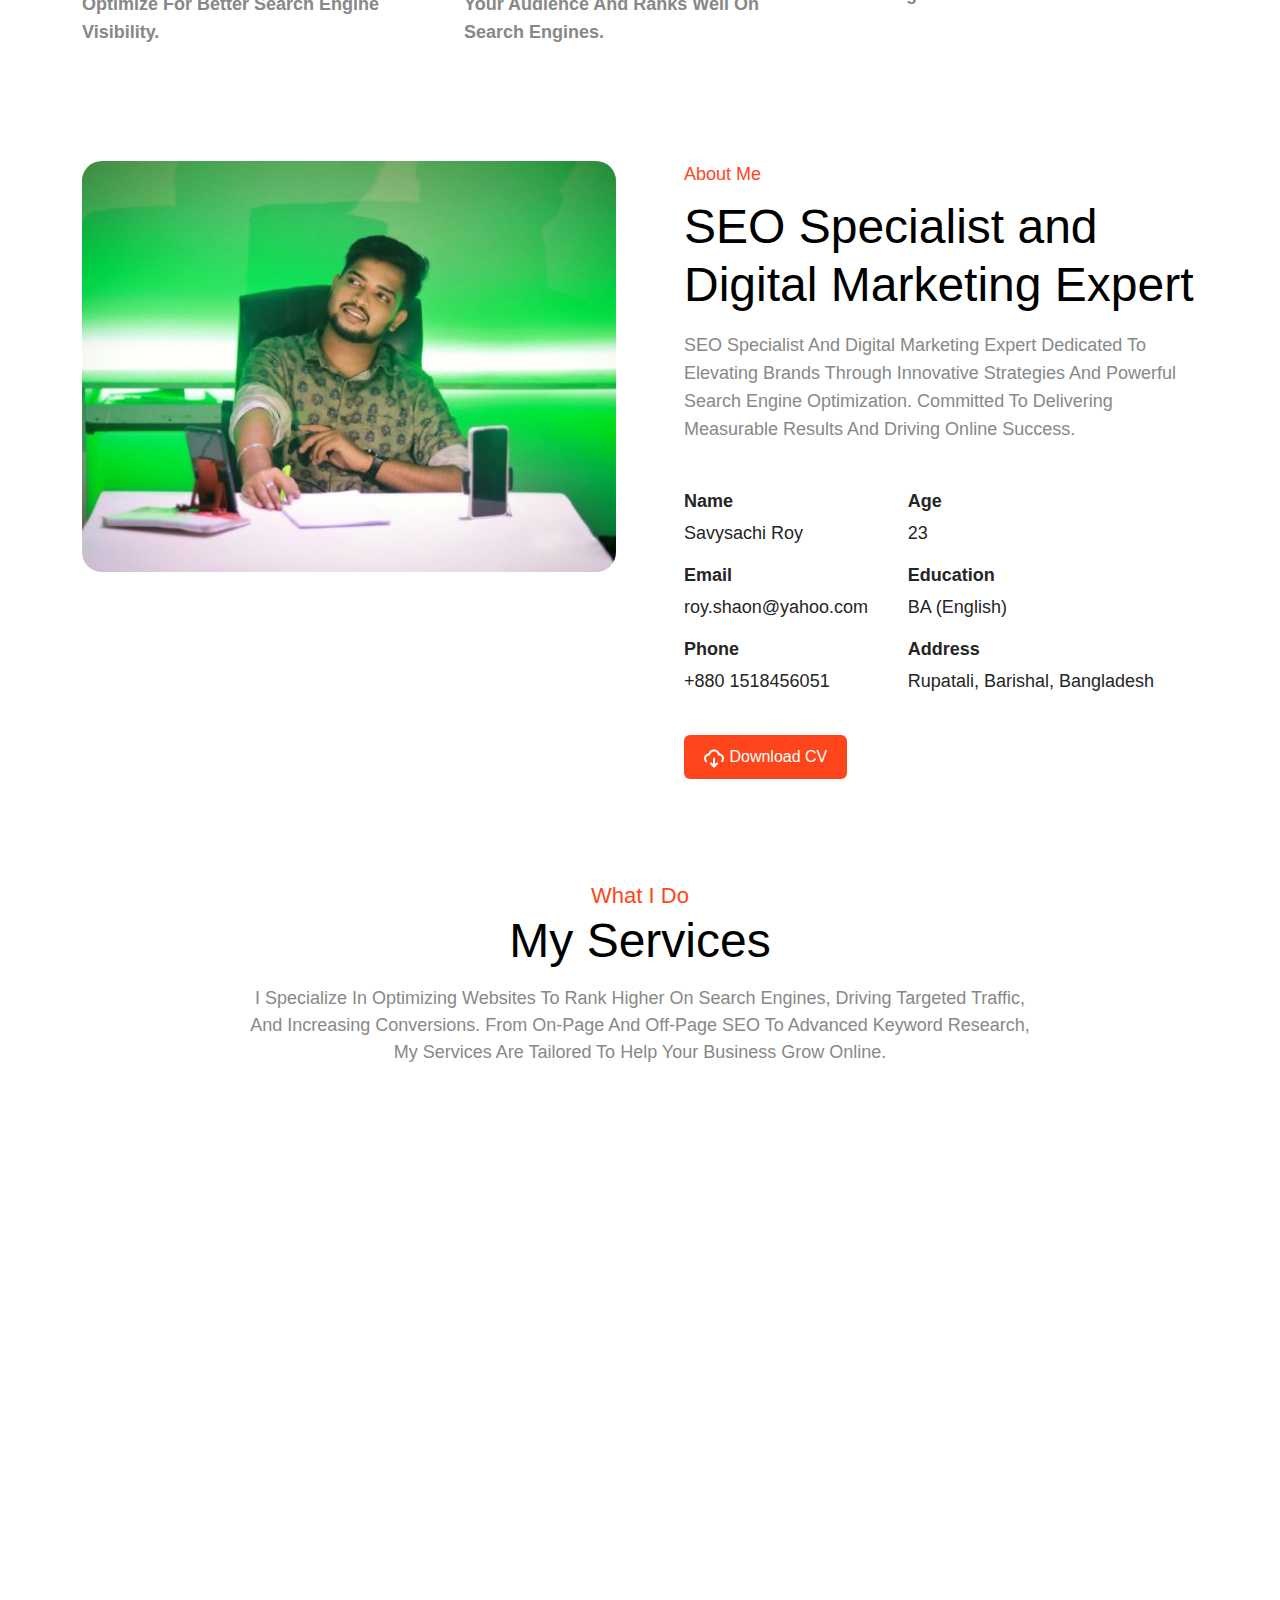
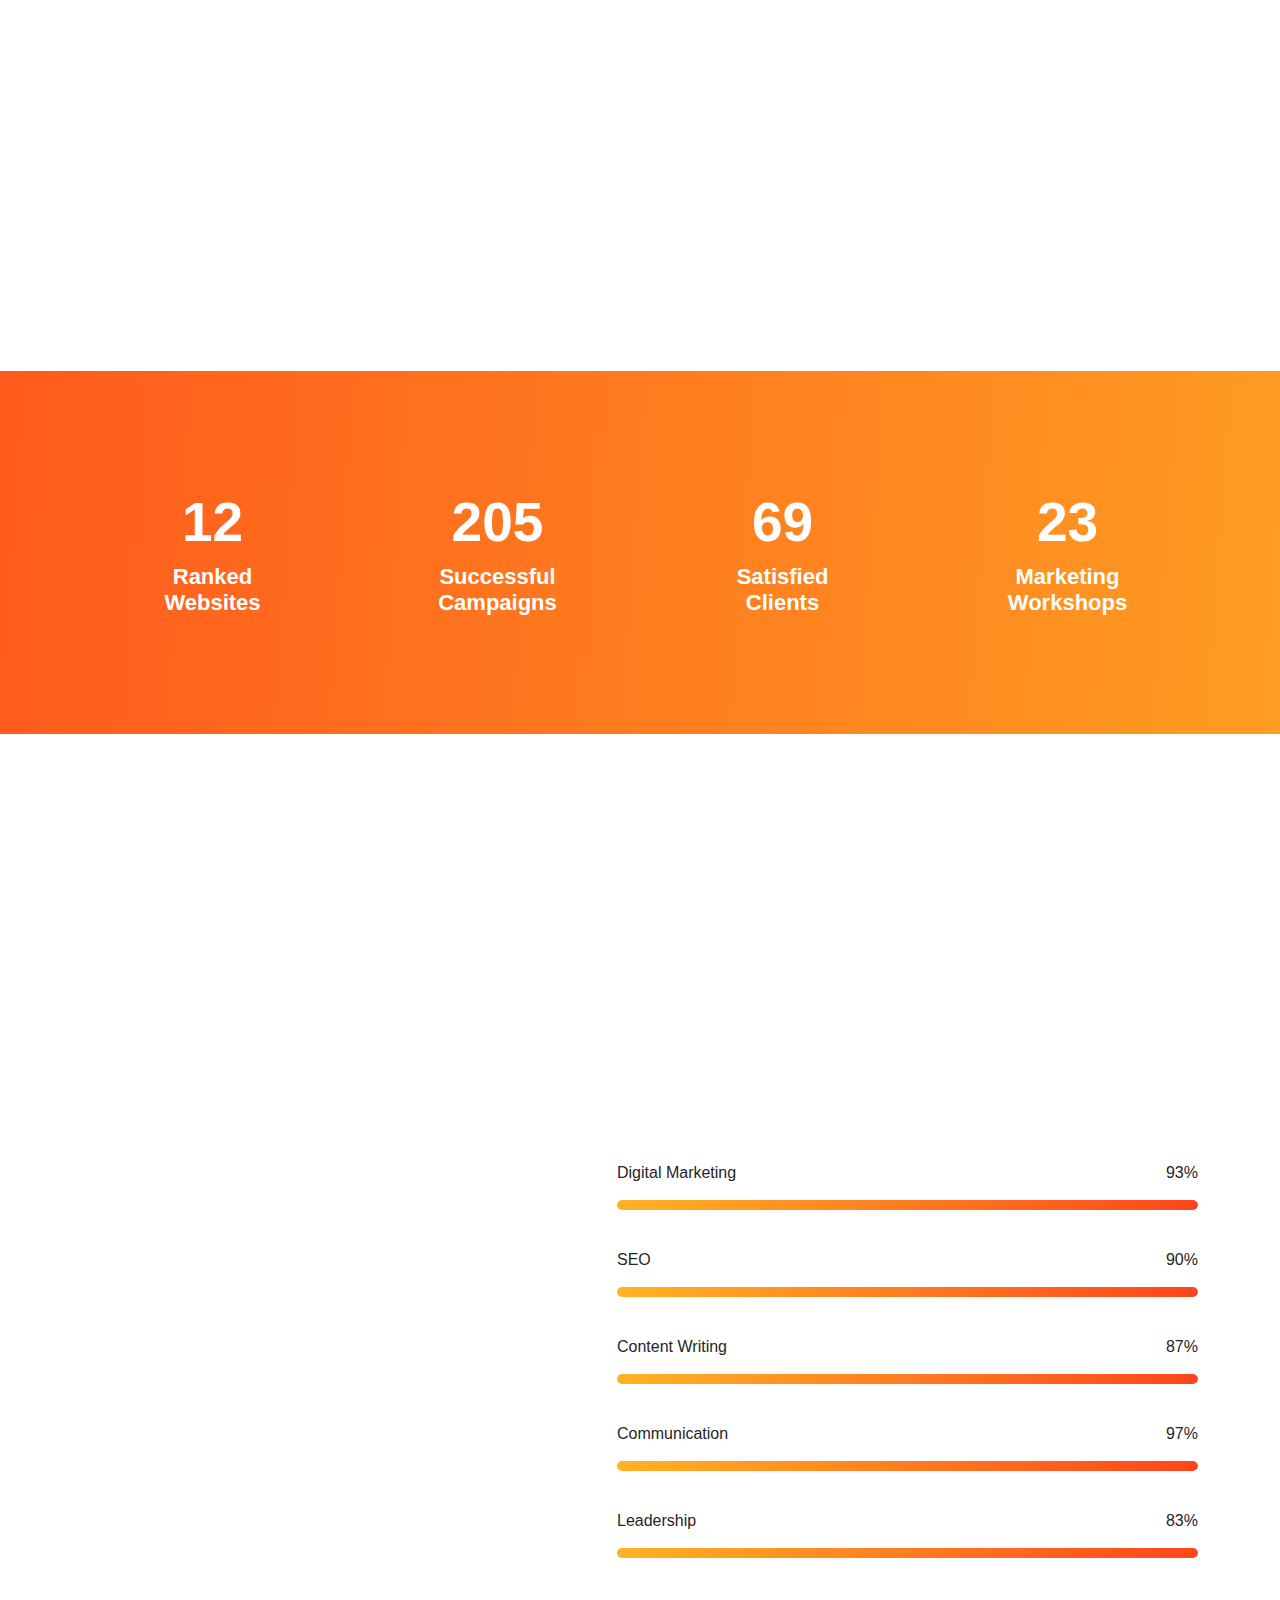
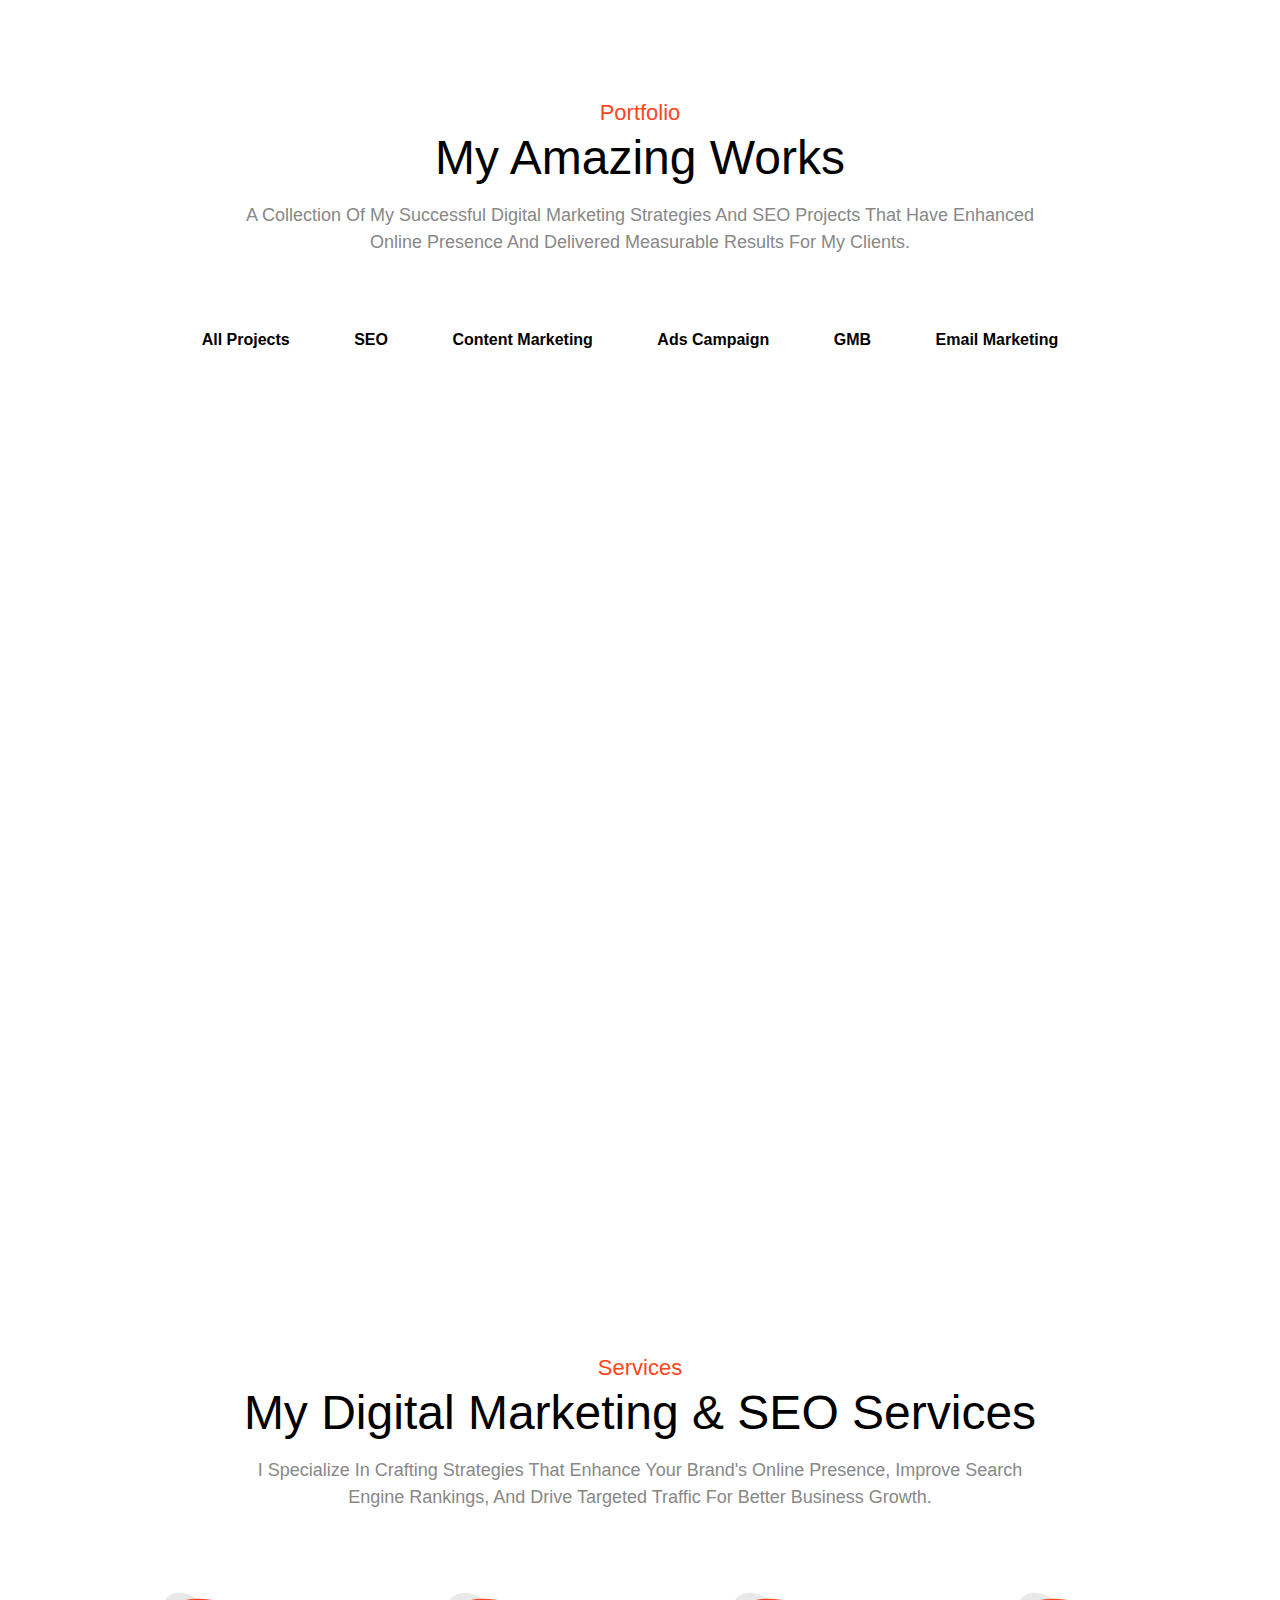
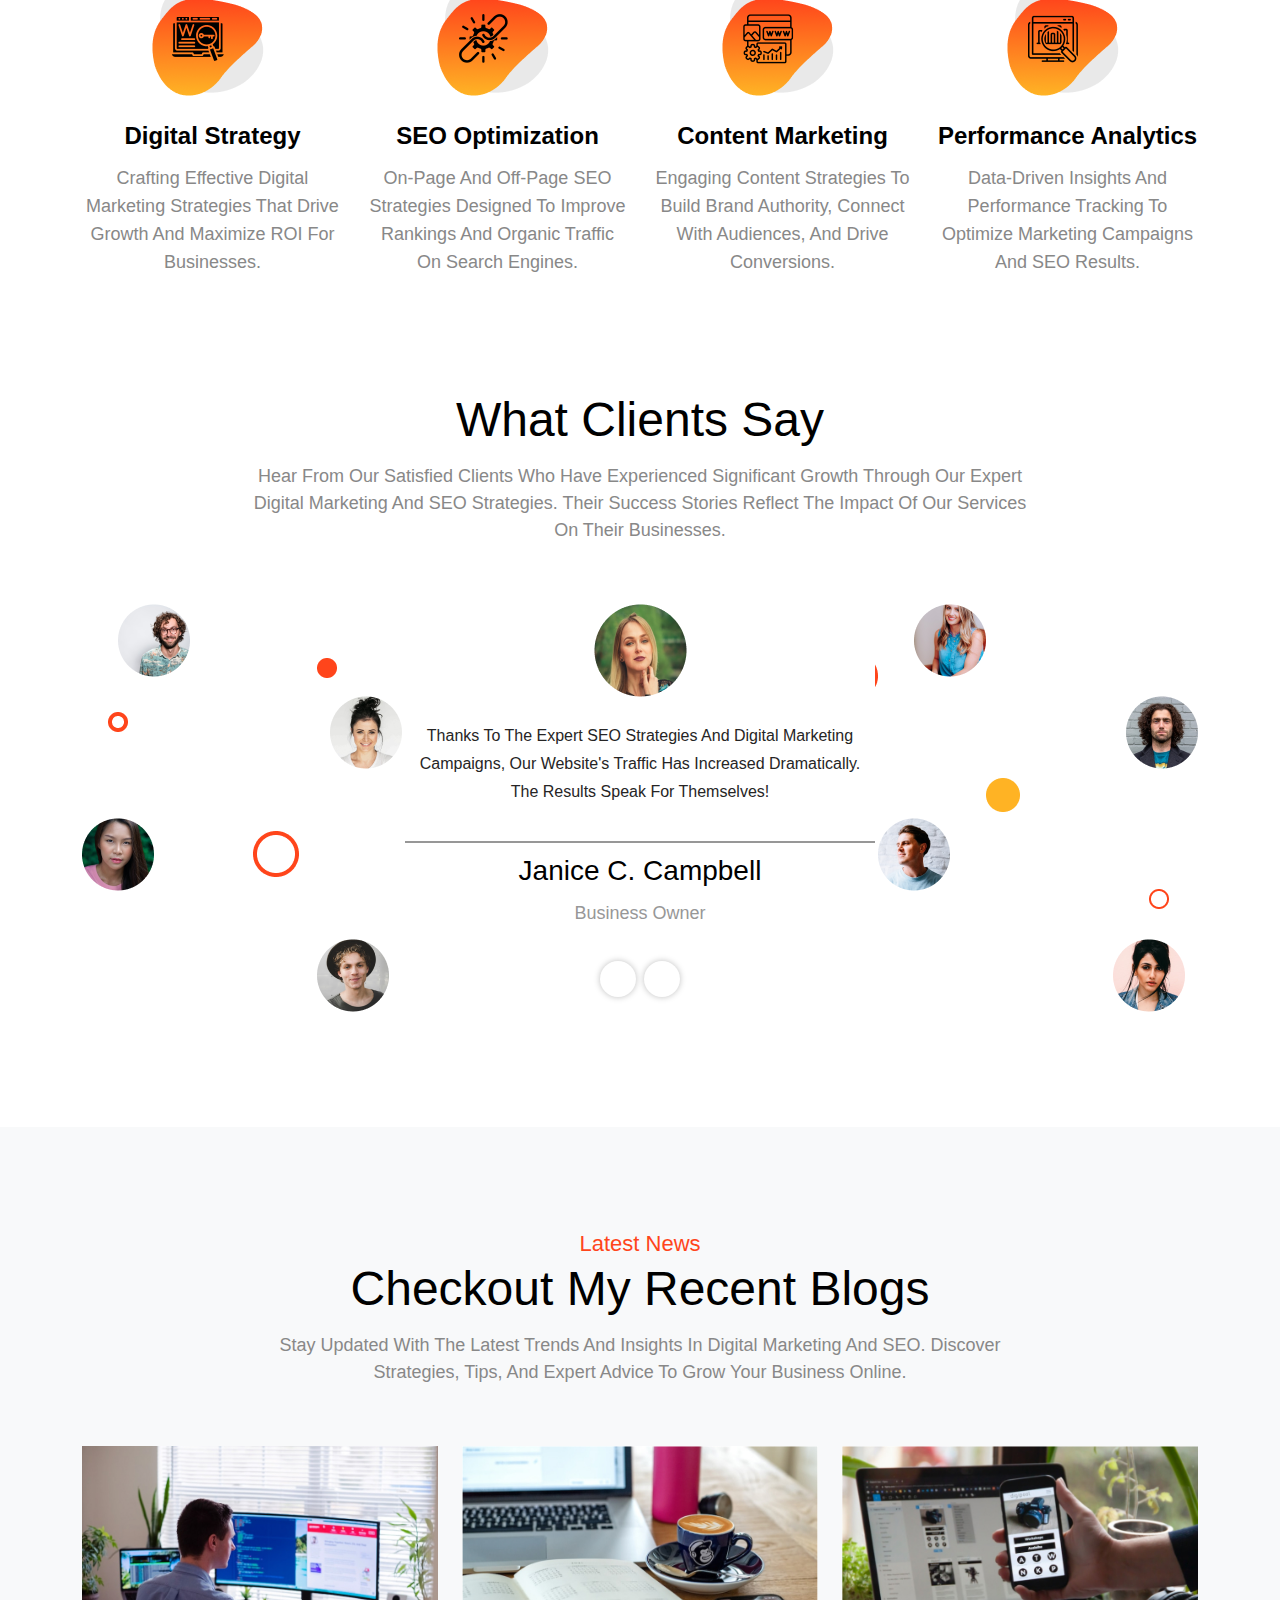
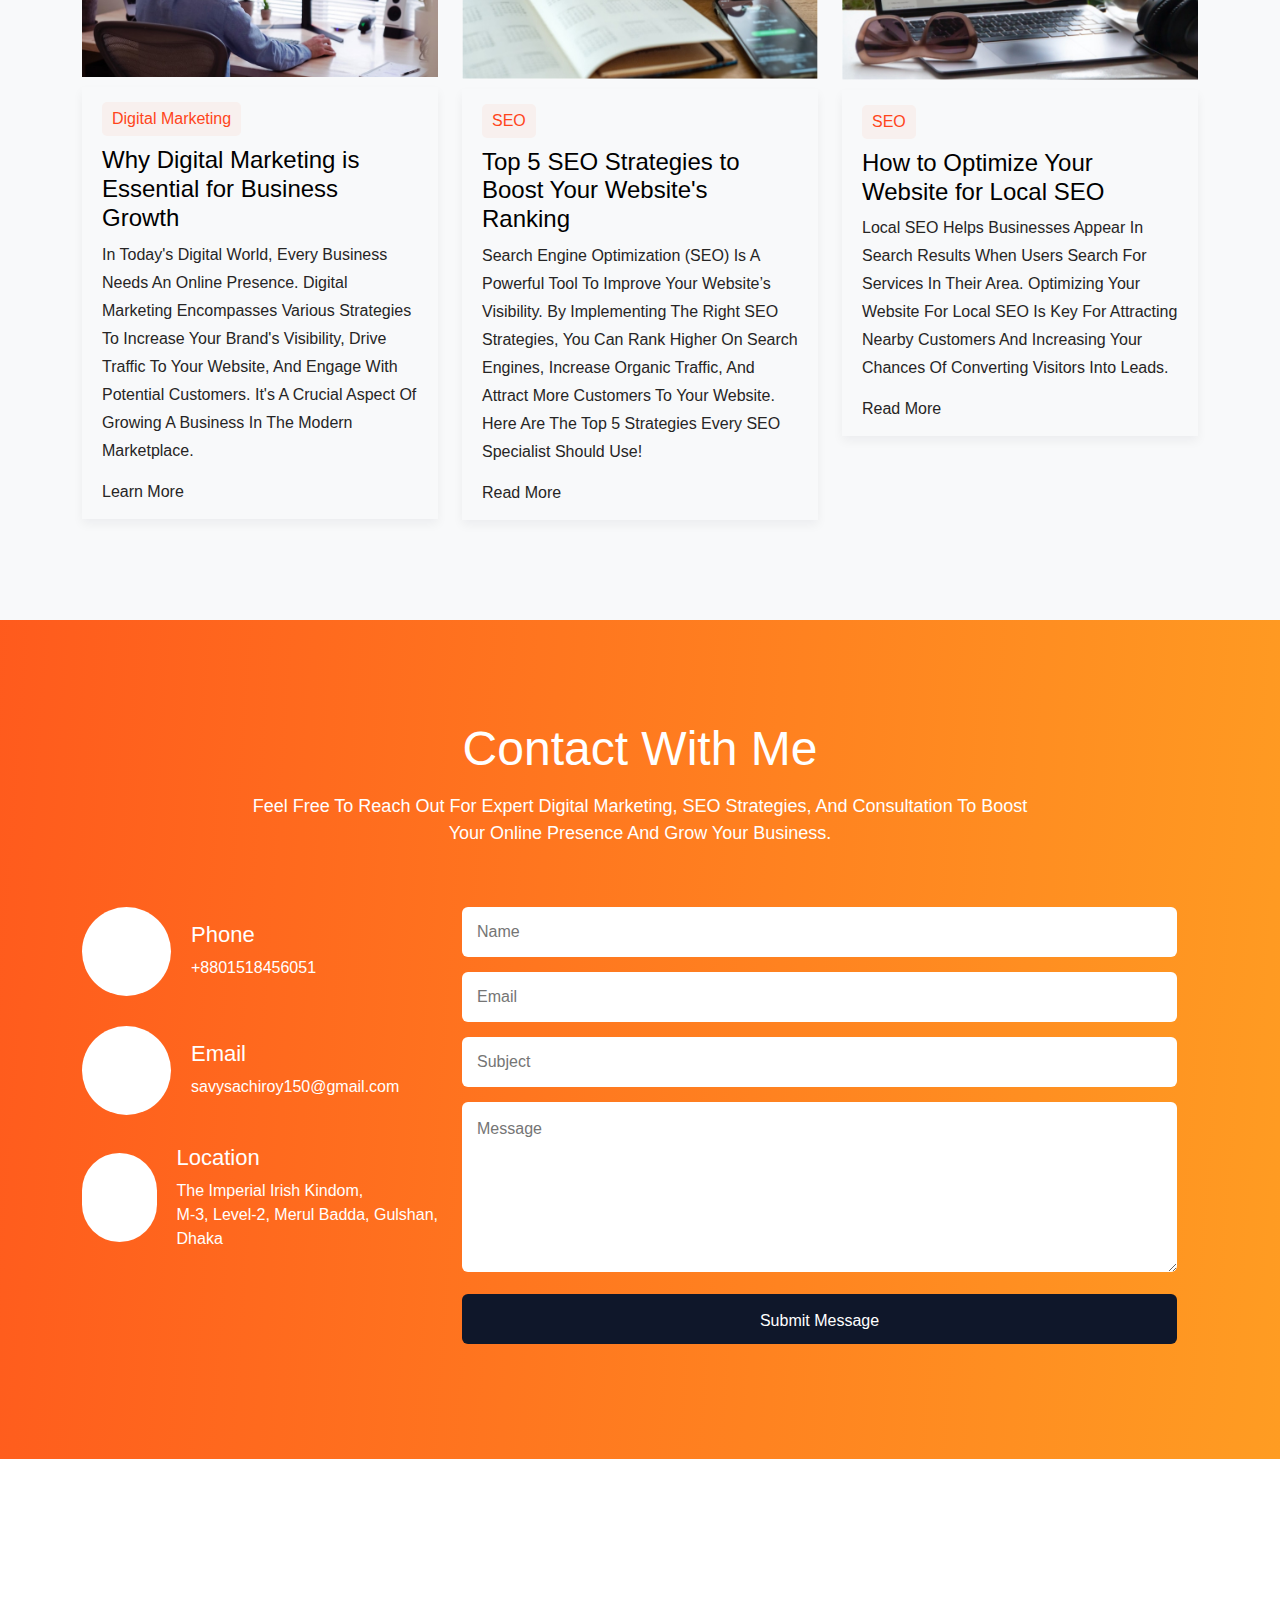
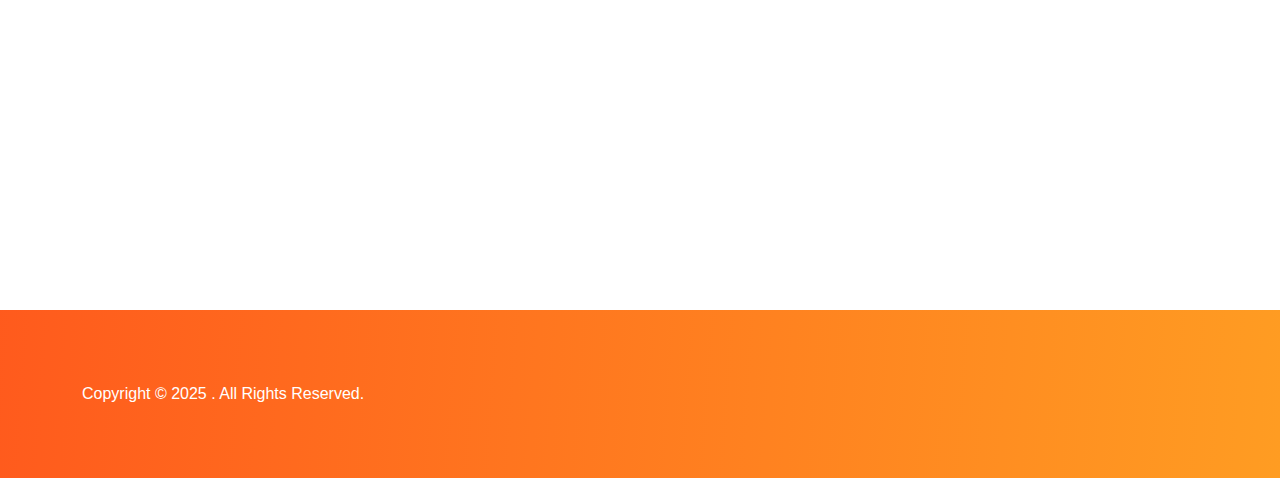
==== commit 48398948: "contnet updated" ====
--- a/index.html
+++ b/index.html
@@ -79,7 +79,7 @@
                             </ul>
                         </div>
                         <div class="header__right">
-                            <a href="savysachi.pdf" target="_blank" class="btn-1">Download CV</a>
+                            <a href="/resume.jpg" target="_blank" class="btn-1">Download CV</a>
                         </div>
                     </div>
                 </div>
@@ -97,11 +97,11 @@
                         <div class="hero1">
                             <h4 class="hero1__subtitle">Hello, I'm</h4>
                             <h2 class="hero1__title" >Savysachi Roy</h2>
-                            <p class="hero1__dis1">A Professional SEO Expert and Digital Marketer Based in New York</p>
+                            <p class="hero1__dis1">A Professional Digital Marketer and SEO Specialist</p>
                             <p class="hero1__dis2">SEO that transforms your online presence. Rank higher and connect <br> with your audience effortlessly.</p>
 
-                            <a href="#" class="btn-2">Hire Me</a>
-                            <a href="#" class="btn-2 btn-c">contact</a>
+                            <a href="https://www.upwork.com/freelancers/~0103ef382fb5a30ed8" target="_blank" class="btn-2">Hire Me</a>
+                            <a href="https://wa.me/+8801311027264" target="_blank" class="btn-2 btn-c">contact</a>
                         </div>
                     </div>
                     <div class="col-lg-6">
@@ -111,7 +111,7 @@
                             <div class="box3">
                                 <span class="box3__count">4</span>
                                 <span class="box3__years">Years Of <br>
-                                    Success</spsan>
+                                    Experience</spsan>
                             </div>
                             <div class="box3 box4">
                                 <span class="box3__count">139</span>
@@ -150,10 +150,10 @@
                             Completed</span>
                     </div>
                 </div>
-                <p class="hero1__dis1">A Professional SEO Expert and Digital Marketer Based in New York</p>
+                <p class="hero1__dis1">A Professional SEO Specialist and Digital Marketer Based in New York</p>
                 <p class="hero1__dis2">SEO that transforms your online presence. Rank higher and connect <br> with your audience effortlessly.</p>
                 <a href="#" class="btn-2">Hire Me</a>
-                <a href="#" class="btn-2">contact</a>
+                <a href="https://wa.me/+8801311027264" target="_blank" class="btn-2">contact</a>
             </div>
         </div>
         <!-- /hero  -->
@@ -209,7 +209,7 @@
                     <div class="category">
                         <div class="category__item">
                             <div class="category__content">
-                                <span class="category__count">01</span>
+                                <span class="category__count">04</span>
                                 <h2 class="category__title">Technical SEO Audits</h2>
                             </div>
                             <div class="category__thumb">
@@ -223,21 +223,20 @@
                     <div class="category">
                         <div class="category__item">
                             <div class="category__content">
-                                <span class="category__count">02</span>
-                                <h2 class="category__title">On-Page SEO</h2>
+                                <span class="category__count">05</span>
+                                <h2 class="category__title">Content Optimization</h2>
                             </div>
                             <div class="category__thumb">
                                 <img src="assets/img/category/cat-02.jpg" alt="On-Page SEO">
                             </div>
                         </div>
                         <p class="category__dis">
-                            Optimize your website’s content, structure, and metadata for maximum visibility and engagement on search engines.
-                        </p>
+                            Create and refine high-quality, SEO-friendly content that resonates with your audience and ranks well on search engines.                        </p>
                     </div>
                     <div class="category">
                         <div class="category__item">
                             <div class="category__content">
-                                <span class="category__count">03</span>
+                                <span class="category__count">06</span>
                                 <h2 class="category__title">Backlink Building</h2>
                             </div>
                             <div class="category__thumb">
@@ -267,50 +266,12 @@
                             <img class="about__img5 wow animate__animated animate__bounceIn" data-wow-duration="1s" data-wow-delay=".9s" src="assets/img/about/xd.png" alt="about">
                         </div>
                     </div>
-                    <div class="col-lg-6">
-                        <!-- <div class="about__right">
-                            <span class="about__subtitle">About Me</span>
-                            <h2 class="about__title">World Professional UI/UX designer</h2>
-                            <p class="about__dis">Lorem ipsum dolor sit amet consectetur. Nunc luctus malesuada massa at donec diam. Felis nec sit a in sodales. Quis pellentesque nisl laoreet sagittis. Pharetra ac aliquet egestas rhoncus aliquam </p>
-                            <div class="about__wrapperinfo">
-                                <ul class="about__info">
-                                    <li>
-                                        <span>Name</span>
-                                        <span class="name">James</span>
-                                    </li>
-                                    <li>
-                                        <span>Email</span>
-                                        <span class="name">James Smith@Gmail.com</span>
-                                    </li>
-                                    <li>
-                                        <span>Phone</span>
-                                        <span class="name">+123 654 98752</span>
-                                    </li>
-                                    <a href="#" class="btn-3"> <img src="assets/img/icons/arrow.png" alt=""> Download CV</a>
-                                </ul>
-                                <ul class="about__info">
-                                    <li>
-                                        <span>Brithday</span>
-                                        <span class="name">January 22,1999</span>
-                                    </li>
-                                    <li>
-                                        <span>Education</span>
-                                        <span class="name">Computer Science</span>
-                                    </li>
-                                    <li>
-                                        <span>Address</span>
-                                        <span class="name">New York</span>
-                                    </li>
-                                </ul>
-                            </div>
-                        </div> -->
-
+                    <div class="col-lg-6">                   
                         <div class="about__right">
                             <span class="about__subtitle">About Me</span>
                             <h2 class="about__title">SEO Specialist and Digital Marketing Expert</h2>
                             <p class="about__dis">
-                                Passionate about helping businesses grow through strategic SEO techniques and data-driven marketing. 
-                                With years of experience, I specialize in optimizing online presence and driving organic growth.
+                                SEO Specialist and Digital Marketing Expert dedicated to elevating brands through innovative strategies and powerful search engine optimization. Committed to delivering measurable results and driving online success.
                             </p>
                             <div class="about__wrapperinfo">
                                 <ul class="about__info">
@@ -326,14 +287,16 @@
                                         <span>Phone</span>
                                         <span class="name">+880 1518456051</span>
                                     </li>
-                                    <a href="https://shaon-roy.blogspot.com/cv.pdf" class="btn-3"> 
+                                    <a href="/resume.jpg" target="_blank" class="btn-3"> 
                                         <img src="assets/img/icons/arrow.png" alt=""> Download CV
                                     </a>
+                               
+
                                 </ul>
                                 <ul class="about__info">
                                     <li>
                                         <span>Age</span>
-                                        <span class="name">21</span>
+                                        <span class="name">23</span>
                                     </li>
                                     <li>
                                         <span>Education</span>
@@ -433,34 +396,36 @@
         <div class="counter__area-1">
             <div class="container">
                 <div class="row counter_row">
+
                     <div class="col-md-3">
                         <div class="counter">
-                            <span class="counter__volume increase">32 <span>K</span></span>
-                            <h4 class="counter__title">Graphics <br>
-                                Design</h4>
+                            <span class="counter__volume increase">12<span class="counter__plus"><i class="fa-solid fa-plus"></i></span></span>
+                            <h4 class="counter__title">Ranked<br>
+                                Websites</h4>
                         </div>
                     </div>
                     <div class="col-md-3">
                         <div class="counter">
-                            <span class="counter__volume increase">12 <span>K</span></span>
-                            <h4 class="counter__title">Website <br>
-                                Design</h4>
+                            <span class="counter__volume increase">205</span>
+                            <h4 class="counter__title">Successful  <br>
+                                Campaigns</h4>
                         </div>
                     </div>
                     <div class="col-md-3">
                         <div class="counter">
-                            <span class="counter__volume increase">1200 <span class="counter__plus"><i class="fa-solid fa-plus"></i></span></span>
-                            <h4 class="counter__title">Coffee <br>
-                                Taken</h4>
+                            <span class="counter__volume increase">69</span>
+                            <h4 class="counter__title">Satisfied<br>
+                                Clients</h4>
                         </div>
                     </div>
                     <div class="col-md-3">
                         <div class="counter">
-                            <span class="counter__volume increase">4200 <span class="counter__plus"><i class="fa-solid fa-plus"></i></span></span>
-                            <h4 class="counter__title">photo <br>
-                                Taken</h4>
-                        </div>
-                    </div>
+                            <span class="counter__volume increase">23<span class="counter__plus"><i class="fa-solid fa-plus"></i></span></span>
+                            <h4 class="counter__title">Marketing<br>
+                                Workshops</h4>
+                        </div>
+                    </div>
+                    
                 </div>
             </div>
         </div>
@@ -480,46 +445,56 @@
                     <div class="col-md-12 col-lg-7">
                         <div class="skillRight">
                             <span class="about__subtitle wow animate__fadeIn animate__fadeIn" data-wow-duration=".5s" data-wow-delay="1s">Skills</span>
-                            <h2 class="about__title wow animate__fadeIn animate__fadeIn" data-wow-duration=".5s" data-wow-delay="1.5s">I Develop Skills Regularly to Keep Me Update</h2>
-                            <p class="about__dis wow animate__fadeIn animate__fadeIn" data-wow-duration=".5s" data-wow-delay="1.8s">Most common methods for designing websites that work well on desktop is responsive and adaptive design</p>
+                            <h2 class="about__title wow animate__fadeIn animate__fadeIn" data-wow-duration=".5s" data-wow-delay="1.5s">I Continuously Update My Skills in Digital Marketing & SEO</h2>
+                            <p class="about__dis wow animate__fadeIn animate__fadeIn" data-wow-duration=".5s" data-wow-delay="1.8s">To stay competitive in the ever-evolving digital landscape, I consistently enhance my knowledge of SEO techniques, digital marketing strategies, and online growth methods.</p>
                             <div class="progressbar__wrapper">
                                 <div class="skills-name">
                                     <div class="progress-content">
-                                        <span>Content Writing</span>
-                                        <span>70%</span>
+                                        <span>Digital Marketing</span>
+                                        <span>93%</span>
                                     </div>
                                     <div class="progress-bar progress-wrapper">
-                                        <div class="progress progress-bar-height" data-percent="70" data-color="green">
+                                        <div class="progress progress-bar-height" data-percent="93" data-color="green">
                                         </div>
                                     </div>
                                 </div>
                                 <div class="skills-name">
                                     <div class="progress-content">
                                         <span>SEO</span>
-                                        <span>40%</span>
+                                        <span>90%</span>
                                     </div>
                                     <div class="progress-bar progress-wrapper">
-                                        <div class="progress progress-bar-height" data-percent="40" data-color="green">
-                                        </div>
-                                    </div>
-                                </div>
+                                        <div class="progress progress-bar-height" data-percent="90" data-color="green">
+                                        </div>
+                                    </div>
+                                </div>
+                                <div class="skills-name">
+                                    <div class="progress-content">
+                                        <span>Content Writing</span>
+                                        <span>87%</span>
+                                    </div>
+                                    <div class="progress-bar progress-wrapper">
+                                        <div class="progress progress-bar-height" data-percent="87" data-color="green">
+                                        </div>
+                                    </div>
+                                </div>                               
                                 <div class="skills-name">
                                     <div class="progress-content">
                                         <span>Communication</span>
-                                        <span>60%</span>
+                                        <span>97%</span>
                                     </div>
                                     <div class="progress-bar progress-wrapper">
-                                        <div class="progress progress-bar-height" data-percent="60" data-color="green">
+                                        <div class="progress progress-bar-height" data-percent="97" data-color="green">
                                         </div>
                                     </div>
                                 </div>
                                 <div class="skills-name">
                                     <div class="progress-content">
                                         <span>Leadership</span>
-                                        <span>80%</span>
+                                        <span>83%</span>
                                     </div>
                                     <div class="progress-bar progress-wrapper">
-                                        <div class="progress progress-bar-height" data-percent="80" data-color="green">
+                                        <div class="progress progress-bar-height" data-percent="83" data-color="green">
                                         </div>
                                     </div>
                                 </div>
@@ -538,18 +513,18 @@
                 <div class="section__wrapper">
                     <span class="subtitle">Portfolio</span>
                     <h2 class="section-title">My Amazing Works</h2>
-                    <p class="section-dis">Most common methods for designing websites that work well on desktop is responsive and adaptive design </p>
+                    <p class="section-dis">A collection of my successful digital marketing strategies and SEO projects that have enhanced online presence and delivered measurable results for my clients.</p>
                 </div>
             </div>
             <div class="row">
                 <div class="col-xl-12">
                     <div class="portfolio__menu text-center mb-50">
-                        <button class="active" data-filter="*">Show all</button>
-                        <button data-filter=".cat1">Branding   </button>
-                        <button data-filter=".cat2">Web</button>
-                        <button data-filter=".cat3">Graphics</button>
-                        <button data-filter=".cat4">Digital</button>
-                        <button data-filter=".cat5">Photo</button>
+                        <button class="active" data-filter="*">All Projects</button>
+                        <button data-filter=".cat1">SEO</button>
+                        <button data-filter=".cat2">Content Marketing</button>
+                        <button data-filter=".cat3">Ads Campaign</button>
+                        <button data-filter=".cat4">GMB</button>
+                        <button data-filter=".cat5">Email Marketing</button>
                     </div>
 
                 </div>
@@ -558,7 +533,7 @@
                 <div class="col-xl-4 col-lg-4 col-md-6 grid-item cat1 cat3">
                     <div class="portfolio mb-30 wow animate__animated animate__fadeIn" data-wow-duration=".5s" data-wow-delay=".5s">
                         <div class="portfolio__thumb">
-                            <img src="assets/img/works/1.jpg" alt="">
+                            <img src="assets/img/works/works_1.jpg" alt="">
                             <a class="popup-image" href="assets/img/portfolio/port1.html">
                                 <i class="ti-plus"></i>
                             </a>
@@ -649,11 +624,12 @@
             <div class="container">
                 <div class="col-xl-12 text-center">
                     <div class="section__wrapper">
-                        <span class="subtitle">Service</span>
-                        <h2 class="section-title">My Provided Service</h2>
-                        <p class="section-dis">Most common methods for designing websites that work well on desktop is responsive and adaptive design</p>
-                    </div>
-                </div>
+                        <span class="subtitle">Services</span>
+                        <h2 class="section-title">My Digital Marketing & SEO Services</h2>
+                        <p class="section-dis">I specialize in crafting strategies that enhance your brand's online presence, improve search engine rankings, and drive targeted traffic for better business growth.</p>
+                    </div>
+                </div>
+                
                 <div class="row">
                     <div class="col-md-6 col-lg-4 col-xl-3">
                         <div class="serviceitem2">
@@ -661,8 +637,8 @@
                                 <img src="assets/img/service/s5.png" alt="">
                             </div>
                             <div class="serviceitem2__content">
-                                <span class="serviceitem2__content__title">Unique Design</span>
-                                <p class="serviceitem2__content__dis">Most common methods for designing websites that work well on desktop is responsive and </p>
+                                <span class="serviceitem2__content__title">Digital Strategy</span>
+                                <p class="serviceitem2__content__dis">Crafting effective digital marketing strategies that drive growth and maximize ROI for businesses.</p>
                             </div>
                         </div>
                     </div>
@@ -672,8 +648,8 @@
                                 <img src="assets/img/service/s6.png" alt="">
                             </div>
                             <div class="serviceitem2__content">
-                                <span class="serviceitem2__content__title">Responsive</span>
-                                <p class="serviceitem2__content__dis">Most common methods for designing websites that work well on desktop is responsive and </p>
+                                <span class="serviceitem2__content__title">SEO Optimization</span>
+                                <p class="serviceitem2__content__dis">On-page and off-page SEO strategies designed to improve rankings and organic traffic on search engines.</p>
                             </div>
                         </div>
                     </div>
@@ -683,8 +659,8 @@
                                 <img src="assets/img/service/s7.png" alt="">
                             </div>
                             <div class="serviceitem2__content">
-                                <span class="serviceitem2__content__title">Bootstrap Made</span>
-                                <p class="serviceitem2__content__dis">Most common methods for designing websites that work well on desktop is responsive and </p>
+                                <span class="serviceitem2__content__title">Content Marketing</span>
+                                <p class="serviceitem2__content__dis">Engaging content strategies to build brand authority, connect with audiences, and drive conversions.</p>
                             </div>
                         </div>
                     </div>
@@ -694,12 +670,13 @@
                                 <img src="assets/img/service/s8.png" alt="">
                             </div>
                             <div class="serviceitem2__content">
-                                <span class="serviceitem2__content__title">24 Hours Support</span>
-                                <p class="serviceitem2__content__dis">Most common methods for designing websites that work well on desktop is responsive and </p>
-                            </div>
-                        </div>
-                    </div>
-                </div>
+                                <span class="serviceitem2__content__title">Performance Analytics</span>
+                                <p class="serviceitem2__content__dis">Data-driven insights and performance tracking to optimize marketing campaigns and SEO results.</p>
+                            </div>
+                        </div>
+                    </div>
+                </div>
+                
             </div>
         </div>
         <!-- /service  -->
@@ -710,8 +687,8 @@
                 <div class="col-xl-12 text-center">
                     <div class="section__wrapper">
                         <h2 class="section-title">What Clients Say</h2>
-                        <p class="section-dis">Lorem ipsum dolor sit amet consectetur. Nunc luctus malesuada massa at donec diam. Felis nec sit a in sodales. Quis pellentesque nisl laoreet sagittis.</p>
-                    </div>
+                        <p class="section-dis">Hear from our satisfied clients who have experienced significant growth through our expert digital marketing and SEO strategies. Their success stories reflect the impact of our services on their businesses.</p>
+                    </div>                    
                 </div>
                 <div class="testimonial__wrapper">
                     <img class="position-absolute img-1" src="assets/img/testimonial/test-bg-lef.png" alt="">
@@ -719,75 +696,191 @@
                     <div class="testimonial-active">
                         <div class="swiper testimonial-active">
                             <div class="swiper-wrapper">
-                              <div class="swiper-slide">
-                                <div class="testimonial__item">
-                                    <div class="testimonial__item__thumb">
-                                        <img src="assets/img/testimonial/test1.png" alt="testimonial">
-                                    </div>
-                                    <div class="testimonial__item__content">
-                                        <div class="testimonial__rating">
-                                            <i class="fa-solid fa-star"></i>
-                                            <i class="fa-solid fa-star"></i>
-                                            <i class="fa-solid fa-star"></i>
-                                            <i class="fa-solid fa-star"></i>
-                                            <i class="fa-solid fa-star"></i>
-                                        </div>
-                                        <div class="testimonial__dis">
-                                            <p>Lorem ipsum dolor sit amet consectetur. Nunc luctus malesuada massa at donec diam. Felis nec sit a in sodales. </p>
-                                        </div>
-                                        <h4 class="testimonial__name">
-                                            janice C. campbe
-                                        </h4>
-                                        <span class="testimonial__pos">Model</span>
-                                    </div>
-                                </div>
-                              </div>
-                              <div class="swiper-slide">
-                                <div class="testimonial__item">
-                                    <div class="testimonial__item__thumb">
-                                        <img src="assets/img/testimonial/test2.png" alt="testimonial">
-                                    </div>
-                                    <div class="testimonial__item__content">
-                                        <div class="testimonial__rating">
-                                            <i class="fa-solid fa-star"></i>
-                                            <i class="fa-solid fa-star"></i>
-                                            <i class="fa-solid fa-star"></i>
-                                            <i class="fa-solid fa-star"></i>
-                                            <i class="fa-solid fa-star"></i>
-                                        </div>
-                                        <div class="testimonial__dis">
-                                            <p>Lorem ipsum dolor sit amet consectetur. Nunc luctus malesuada massa at donec diam. Felis nec sit a in sodales. </p>
-                                        </div>
-                                        <h4 class="testimonial__name">
-                                            dishu mukh
-                                        </h4>
-                                        <span class="testimonial__pos">Model</span>
-                                    </div>
-                                </div>
-                              </div>
-                              <div class="swiper-slide">
-                                <div class="testimonial__item">
-                                    <div class="testimonial__item__thumb">
-                                        <img src="assets/img/testimonial/test3.png" alt="testimonial">
-                                    </div>
-                                    <div class="testimonial__item__content">
-                                        <div class="testimonial__rating">
-                                            <i class="fa-solid fa-star"></i>
-                                            <i class="fa-solid fa-star"></i>
-                                            <i class="fa-solid fa-star"></i>
-                                            <i class="fa-solid fa-star"></i>
-                                            <i class="fa-solid fa-star"></i>
-                                        </div>
-                                        <div class="testimonial__dis">
-                                            <p>Lorem ipsum dolor sit amet consectetur. Nunc luctus malesuada massa at donec diam. Felis nec sit a in sodales. </p>
-                                        </div>
-                                        <h4 class="testimonial__name">
-                                            jhon morhon
-                                        </h4>
-                                        <span class="testimonial__pos">Model</span>
-                                    </div>
-                                </div>
-                              </div>
+                                <div class="swiper-slide">
+                                    <div class="testimonial__item">
+                                        <div class="testimonial__item__thumb">
+                                            <img src="assets/img/testimonial/test1.png" alt="testimonial">
+                                        </div>
+                                        <div class="testimonial__item__content">
+                                            <div class="testimonial__rating">
+                                                <i class="fa-solid fa-star"></i>
+                                                <i class="fa-solid fa-star"></i>
+                                                <i class="fa-solid fa-star"></i>
+                                                <i class="fa-solid fa-star"></i>
+                                                <i class="fa-solid fa-star"></i>
+                                            </div>
+                                            <div class="testimonial__dis">
+                                                <p>Thanks to the expert SEO strategies and digital marketing campaigns, our website's traffic has increased dramatically. The results speak for themselves!</p>
+                                            </div>
+                                            <h4 class="testimonial__name">
+                                                Janice C. Campbell
+                                            </h4>
+                                            <span class="testimonial__pos">Business Owner</span>
+                                        </div>
+                                    </div>
+                                </div>
+                                <div class="swiper-slide">
+                                    <div class="testimonial__item">
+                                        <div class="testimonial__item__thumb">
+                                            <img src="assets/img/testimonial/test2.png" alt="testimonial">
+                                        </div>
+                                        <div class="testimonial__item__content">
+                                            <div class="testimonial__rating">
+                                                <i class="fa-solid fa-star"></i>
+                                                <i class="fa-solid fa-star"></i>
+                                                <i class="fa-solid fa-star"></i>
+                                                <i class="fa-solid fa-star"></i>
+                                                <i class="fa-solid fa-star"></i>
+                                            </div>
+                                            <div class="testimonial__dis">
+                                                <p>Fantastic digital marketing services! My business's online presence grew significantly, and my SEO rankings improved thanks to their expert strategies.</p>
+                                            </div>
+                                            <h4 class="testimonial__name">
+                                                Dishu Mukh
+                                            </h4>
+                                            <span class="testimonial__pos">E-commerce Owner</span>
+                                        </div>
+                                    </div>
+                                </div>
+                                <div class="swiper-slide">
+                                    <div class="testimonial__item">
+                                        <div class="testimonial__item__thumb">
+                                            <img src="assets/img/testimonial/test3.png" alt="testimonial">
+                                        </div>
+                                        <div class="testimonial__item__content">
+                                            <div class="testimonial__rating">
+                                                <i class="fa-solid fa-star"></i>
+                                                <i class="fa-solid fa-star"></i>
+                                                <i class="fa-solid fa-star"></i>
+                                                <i class="fa-solid fa-star"></i>
+                                                <i class="fa-solid fa-star"></i>
+                                            </div>
+                                            <div class="testimonial__dis">
+                                                <p>Their SEO expertise helped us improve our search rankings, and the digital marketing campaigns drove high-quality leads for our business. Highly recommended!</p>
+                                            </div>
+                                            <h4 class="testimonial__name">
+                                                Jhon Morhon
+                                            </h4>
+                                            <span class="testimonial__pos">Freelancer</span>
+                                        </div>
+                                    </div>
+                                </div>
+                                <div class="swiper-slide">
+                                    <div class="testimonial__item">
+                                        <div class="testimonial__item__thumb">
+                                            <img src="assets/img/testimonial/test4.png" alt="testimonial">
+                                        </div>
+                                        <div class="testimonial__item__content">
+                                            <div class="testimonial__rating">
+                                                <i class="fa-solid fa-star"></i>
+                                                <i class="fa-solid fa-star"></i>
+                                                <i class="fa-solid fa-star"></i>
+                                                <i class="fa-solid fa-star"></i>
+                                                <i class="fa-solid fa-star"></i>
+                                            </div>
+                                            <div class="testimonial__dis">
+                                                <p>The digital marketing and SEO services were excellent! They provided insightful strategies and kept us updated with real-time results.</p>
+                                            </div>
+                                            <h4 class="testimonial__name">
+                                                Sarah L. Greene
+                                            </h4>
+                                            <span class="testimonial__pos">Online Store Owner</span>
+                                        </div>
+                                    </div>
+                                </div>
+                                <div class="swiper-slide">
+                                    <div class="testimonial__item">
+                                        <div class="testimonial__item__thumb">
+                                            <img src="assets/img/testimonial/test5.png" alt="testimonial">
+                                        </div>
+                                        <div class="testimonial__item__content">
+                                            <div class="testimonial__rating">
+                                                <i class="fa-solid fa-star"></i>
+                                                <i class="fa-solid fa-star"></i>
+                                                <i class="fa-solid fa-star"></i>
+                                                <i class="fa-solid fa-star"></i>
+                                                <i class="fa-solid fa-star"></i>
+                                            </div>
+                                            <div class="testimonial__dis">
+                                                <p>From SEO to digital marketing, they handled all aspects of my online presence with precision. The results were beyond my expectations!</p>
+                                            </div>
+                                            <h4 class="testimonial__name">
+                                                Mark W. Jacobs
+                                            </h4>
+                                            <span class="testimonial__pos">Startup Founder</span>
+                                        </div>
+                                    </div>
+                                </div>
+                                <div class="swiper-slide">
+                                    <div class="testimonial__item">
+                                        <div class="testimonial__item__thumb">
+                                            <img src="assets/img/testimonial/test6.png" alt="testimonial">
+                                        </div>
+                                        <div class="testimonial__item__content">
+                                            <div class="testimonial__rating">
+                                                <i class="fa-solid fa-star"></i>
+                                                <i class="fa-solid fa-star"></i>
+                                                <i class="fa-solid fa-star"></i>
+                                                <i class="fa-solid fa-star"></i>
+                                                <i class="fa-solid fa-star"></i>
+                                            </div>
+                                            <div class="testimonial__dis">
+                                                <p>Thanks to their SEO services, our search engine ranking skyrocketed, and the digital marketing strategies generated incredible results for our business.</p>
+                                            </div>
+                                            <h4 class="testimonial__name">
+                                                Thomas R. Williams
+                                            </h4>
+                                            <span class="testimonial__pos">Consultant</span>
+                                        </div>
+                                    </div>
+                                </div>
+                                <div class="swiper-slide">
+                                    <div class="testimonial__item">
+                                        <div class="testimonial__item__thumb">
+                                            <img src="assets/img/testimonial/test7.png" alt="testimonial">
+                                        </div>
+                                        <div class="testimonial__item__content">
+                                            <div class="testimonial__rating">
+                                                <i class="fa-solid fa-star"></i>
+                                                <i class="fa-solid fa-star"></i>
+                                                <i class="fa-solid fa-star"></i>
+                                                <i class="fa-solid fa-star"></i>
+                                                <i class="fa-solid fa-star"></i>
+                                            </div>
+                                            <div class="testimonial__dis">
+                                                <p>The digital marketing strategies helped us to reach a wider audience, while the SEO work has dramatically improved our organic traffic.</p>
+                                            </div>
+                                            <h4 class="testimonial__name">
+                                                Rachel P. Evans
+                                            </h4>
+                                            <span class="testimonial__pos">Restaurant Owner</span>
+                                        </div>
+                                    </div>
+                                </div>
+                                <div class="swiper-slide">
+                                    <div class="testimonial__item">
+                                        <div class="testimonial__item__thumb">
+                                            <img src="assets/img/testimonial/test8.png" alt="testimonial">
+                                        </div>
+                                        <div class="testimonial__item__content">
+                                            <div class="testimonial__rating">
+                                                <i class="fa-solid fa-star"></i>
+                                                <i class="fa-solid fa-star"></i>
+                                                <i class="fa-solid fa-star"></i>
+                                                <i class="fa-solid fa-star"></i>
+                                                <i class="fa-solid fa-star"></i>
+                                            </div>
+                                            <div class="testimonial__dis">
+                                                <p>Their team did a fantastic job optimizing our website for SEO and developing digital marketing strategies that helped us generate more leads.</p>
+                                            </div>
+                                            <h4 class="testimonial__name">
+                                                Linda J. Foster
+                                            </h4>
+                                            <span class="testimonial__pos">Freelance Consultant</span>
+                                        </div>
+                                    </div>
+                                </div>
+                                
                             </div>
                           </div>
                           <div class="swiper-button-next"><i class="fa-solid fa-arrow-right"></i></div>
@@ -805,8 +898,8 @@
                     <div class="section__wrapper">
                         <span class="subtitle">Latest News</span>
                         <h2 class="section-title">Checkout My Recent Blogs</h2>
-                        <p class="section-dis">Most common methods for designing websites that work well on desktop is responsive and adaptive design</p>
-                    </div>
+                        <p class="section-dis">Stay updated with the latest trends and insights in digital marketing and SEO. Discover strategies, tips, and expert advice to grow your business online.</p>
+                    </div>                    
                 </div>
                 <div class="row">
                     <div class="col-md-6 col-lg-4">
@@ -815,10 +908,10 @@
                                 <img src="assets/img/blog/blog1.jpg" alt="blog">
                             </div>
                             <div class="blog__content">
-                                <span class="blog__content__cat">Web Design</span>
-                                <h4 class="blog__content__title"><a href="#">How to create a website using WordPress</a></h4>
-                                <p>Lorem ipsum dolor sit amet consectetur. At cursus sed felis cursus augue augue a. Aliquet mauris mauris nunc odio morbi amet. Eget consectetur bibendum libero sit pretium.</p>
-                                <a href="#" class="btn-4">read more <i class="fa-solid fa-angles-right"></i></a>
+                                <span class="blog__content__cat">Digital Marketing</span>
+                                <h4 class="blog__content__title"><a href="#">Why Digital Marketing is Essential for Business Growth</a></h4>
+                                <p>In today's digital world, every business needs an online presence. Digital marketing encompasses various strategies to increase your brand's visibility, drive traffic to your website, and engage with potential customers. It's a crucial aspect of growing a business in the modern marketplace.</p>
+                                <a href="https://onespheresolution.com" class="btn-4" target="_blank">learn more <i class="fa-solid fa-angles-right"></i></a>
                             </div>
                         </div>
                     </div>
@@ -828,11 +921,10 @@
                                 <img src="assets/img/blog/blog2.jpg" alt="blog">
                             </div>
                             <div class="blog__content">
-                                <span class="blog__content__cat">Web Design</span>
-                                <h4 class="blog__content__title"><a href="#">Angular team streamlines
-                                    requests</a></h4>
-                                <p>Lorem ipsum dolor sit amet consectetur. At cursus sed felis cursus augue augue a. Aliquet mauris mauris nunc odio morbi amet. Eget consectetur bibendum libero sit pretium.</p>
-                                <a href="#" class="btn-4">read more <i class="fa-solid fa-angles-right"></i></a>
+                                <span class="blog__content__cat">SEO</span>
+                                <h4 class="blog__content__title"><a href="#">Top 5 SEO Strategies to Boost Your Website's Ranking</a></h4>
+                                <p>Search Engine Optimization (SEO) is a powerful tool to improve your website’s visibility. By implementing the right SEO strategies, you can rank higher on search engines, increase organic traffic, and attract more customers to your website. Here are the top 5 strategies every SEO specialist should use!</p>
+                                <a href="https://onespheresolution.com" target="_blank" class="btn-4">read more <i class="fa-solid fa-angles-right"></i></a>
                             </div>
                         </div>
                     </div>
@@ -842,15 +934,15 @@
                                 <img src="assets/img/blog/blog3.jpg" alt="blog">
                             </div>
                             <div class="blog__content">
-                                <span class="blog__content__cat">Graphics</span>
-                                <h4 class="blog__content__title"><a href="#">How to handle errors in React Javascript</a></h4>
-                                <p>Lorem ipsum dolor sit amet consectetur. At cursus sed felis cursus augue augue a. Aliquet mauris mauris nunc odio morbi amet. Eget consectetur bibendum libero sit pretium.</p>
-                                <a href="#" class="btn-4">read more <i class="fa-solid fa-angles-right"></i></a>
-                            </div>
-                        </div>
-                    </div>
-
-                </div>
+                                <span class="blog__content__cat">SEO</span>
+                                <h4 class="blog__content__title"><a href="#">How to Optimize Your Website for Local SEO</a></h4>
+                                <p>Local SEO helps businesses appear in search results when users search for services in their area. Optimizing your website for local SEO is key for attracting nearby customers and increasing your chances of converting visitors into leads.</p>
+                                <a href="https://onespheresolution.com" target="_blank" class="btn-4">read more <i class="fa-solid fa-angles-right"></i></a>
+                            </div>
+                        </div>
+                    </div>
+                </div>
+                
             </div>
         </div>
         <!-- /blog  -->
@@ -861,7 +953,7 @@
                 <div class="col-xl-12 text-center">
                     <div class="section__wrapper">
                         <h2 class="section-title text-white">Contact With Me</h2>
-                        <p class="section-dis text-white">Most common methods for designing websites that work well on desktop is responsive and adaptive design</p>
+                        <p class="section-dis text-white">Feel free to reach out for expert digital marketing, SEO strategies, and consultation to boost your online presence and grow your business.</p>
                     </div>
                 </div>
                 <div class="row">
@@ -871,22 +963,21 @@
                                 <span class="social__icon"><i class="fa-solid fa-phone"></i></span>
                                 <div class="social__phone">
                                     <h4>Phone</h4>
-                                    <span><a href="tel:+1557446">+123 654 98752</a></span>
+                                    <span><a href="tel:+1557446">+8801518456051</a></span>
                                 </div>
                             </div>
                             <div class="social">
                                 <span class="social__icon"><i class="fa-solid fa-envelope"></i></span>
                                 <div class="social__phone">
                                     <h4>Email</h4>
-                                    <span><a href="mailTo:Info@maria.com">Info@maria.com</a></span>
+                                    <span><a href="mailTo:Info@maria.com">savysachiroy150@gmail.com</a></span>
                                 </div>
                             </div>
                             <div class="social">
                                 <span class="social__icon"><i class="fa-solid fa-location-dot"></i></span>
                                 <div class="social__phone">
                                     <h4>Location</h4>
-                                    <span>2124 14th St
-                                        Meridian, MS 39301</span>
+                                    <span>The Imperial Irish Kindom,<br> M-3, Level-2, Merul Badda, Gulshan, Dhaka</span>
                                 </div>
                             </div>
                         </div>
@@ -930,7 +1021,7 @@
             <div class="copyright_text text-center">
                 <div class="container">
                     <div class="copyright__wrapper">
-                        <p>Copyright &copy; 2022 . All Rights Reserved.</p>
+                        <p>Copyright &copy; 2025 . All Rights Reserved.</p>
                         <ul class="social__menu">
                             <li><a href="#"><i class="fa-brands fa-facebook-f"></i></a></li>
                             <li><a href="#"><i class="fa-brands fa-instagram"></i></a></li>
--- a/assets/css/style.css
+++ b/assets/css/style.css
@@ -1238,6 +1238,7 @@
   background-color: transparent;
   color: var(--black-2);
   box-shadow: none;
+  border: 1px solid var(--secondary);
 }
 .btn-2:hover:hover {
   background-color: var(--secondary);
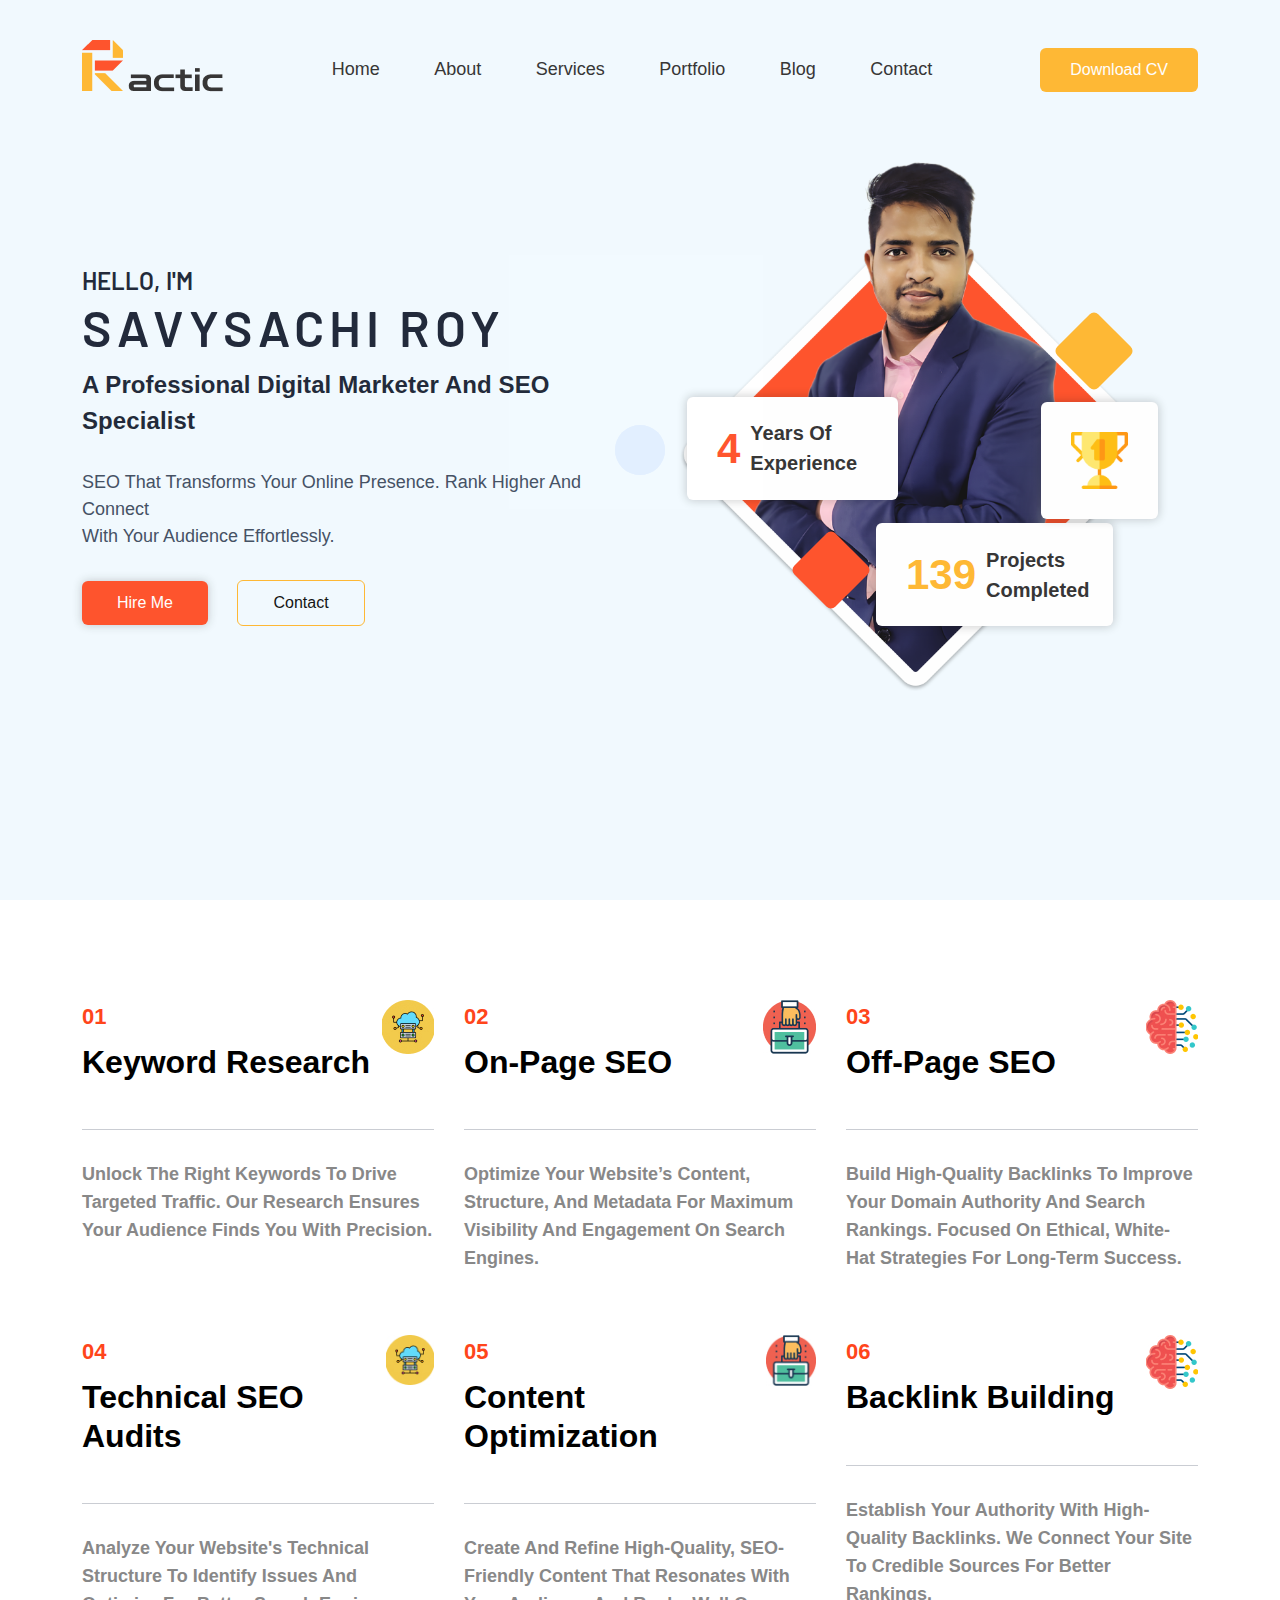
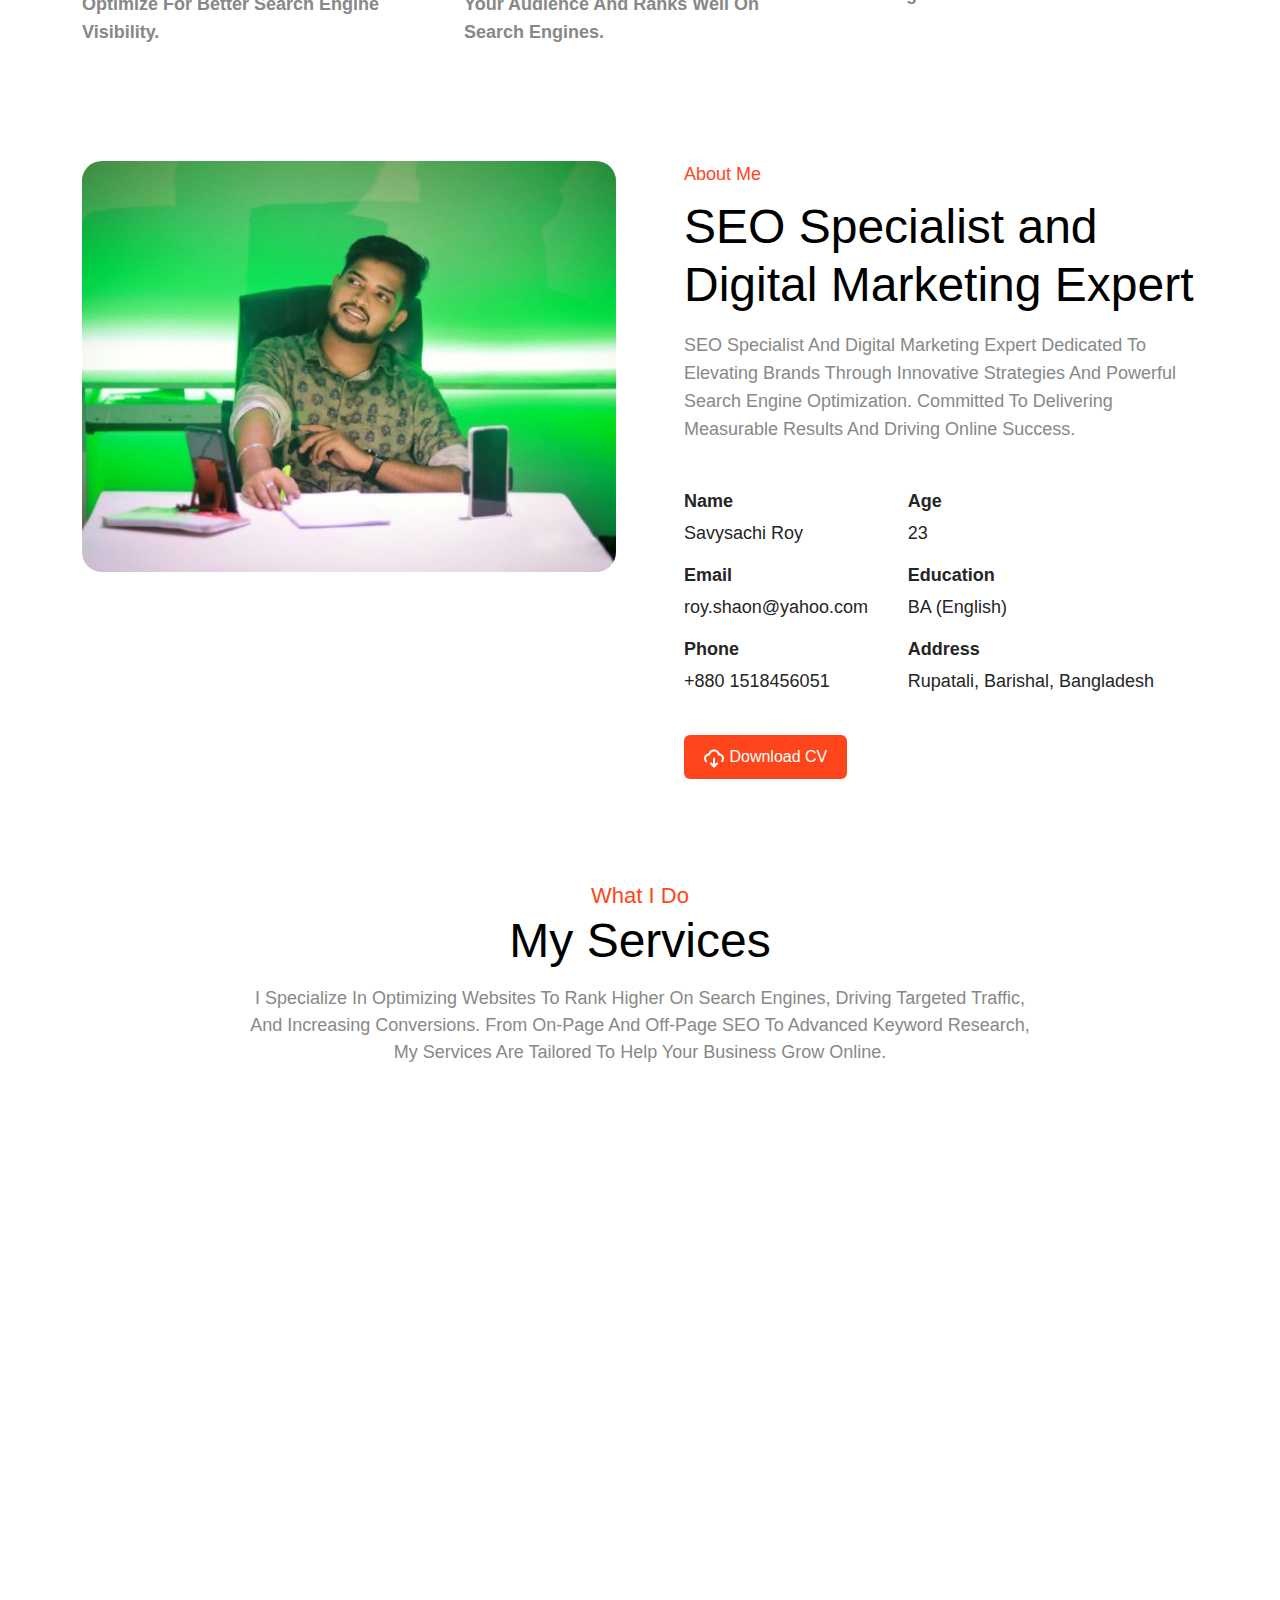
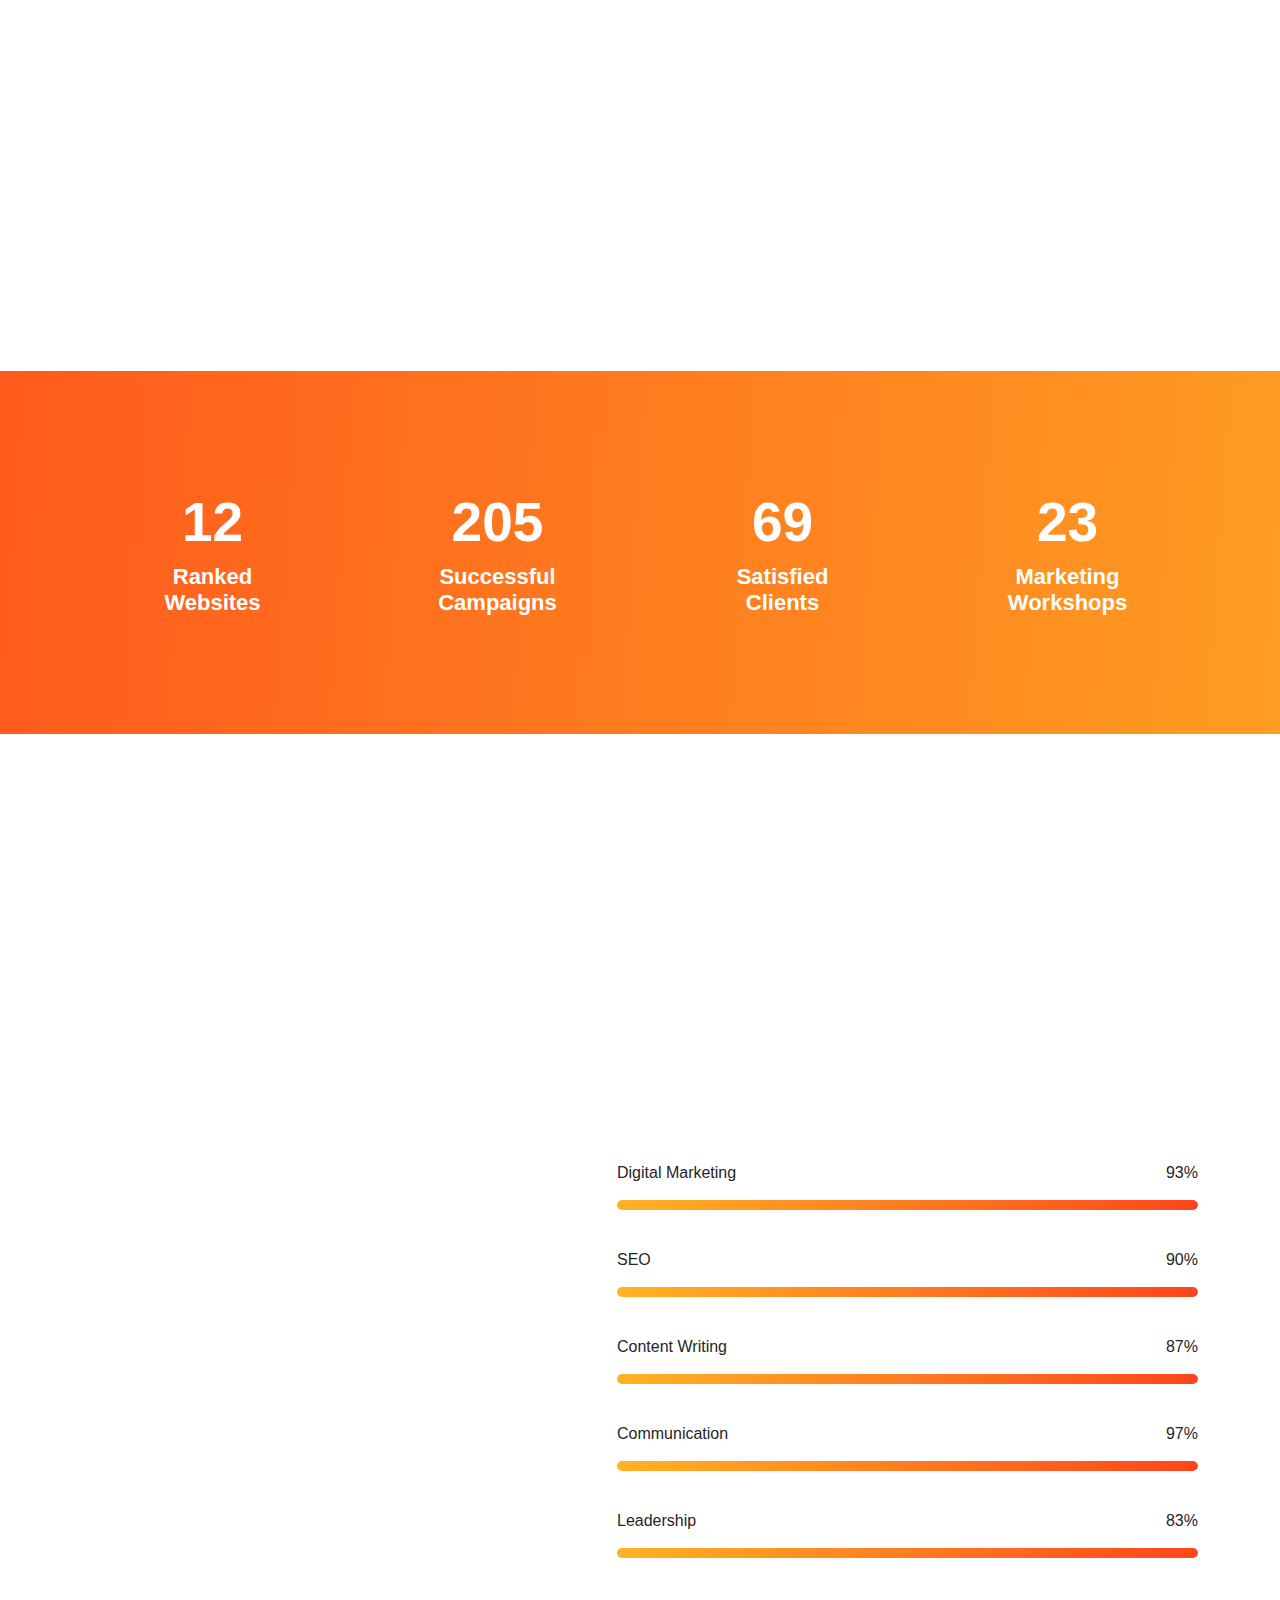
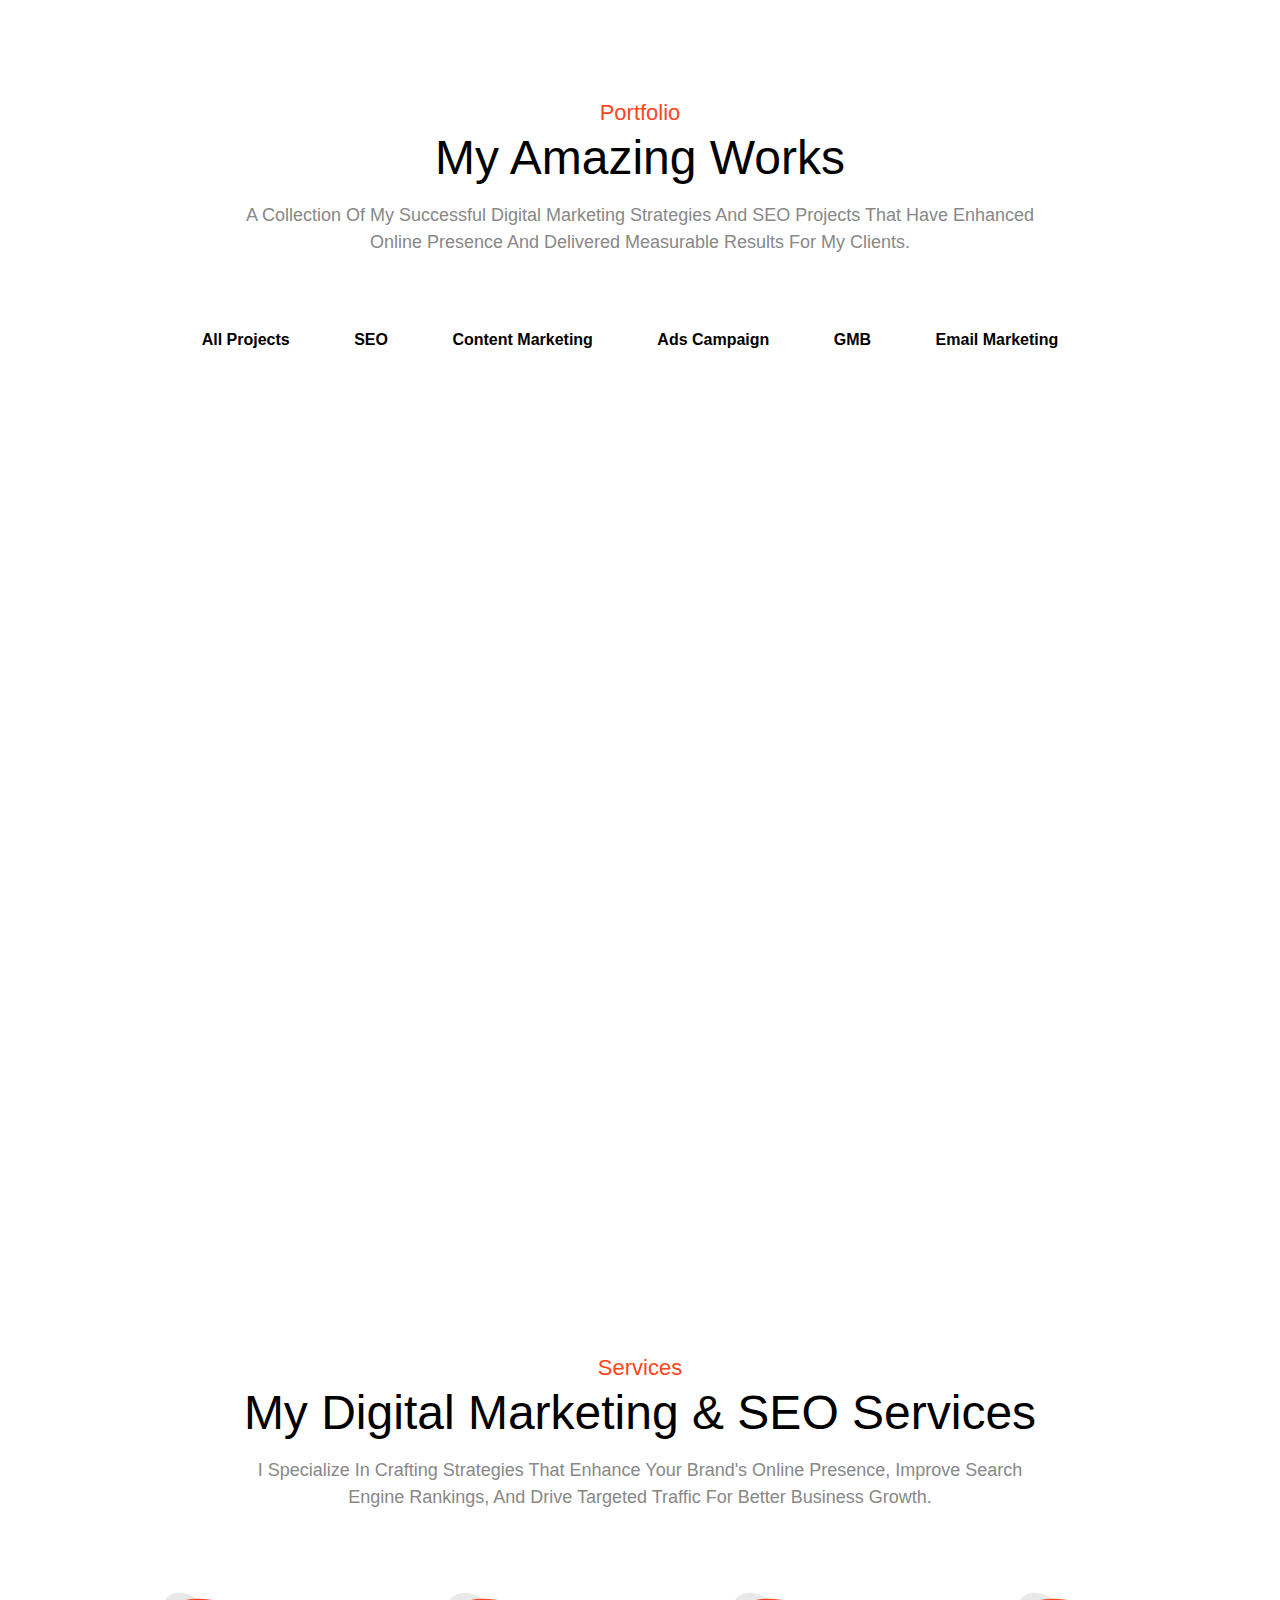
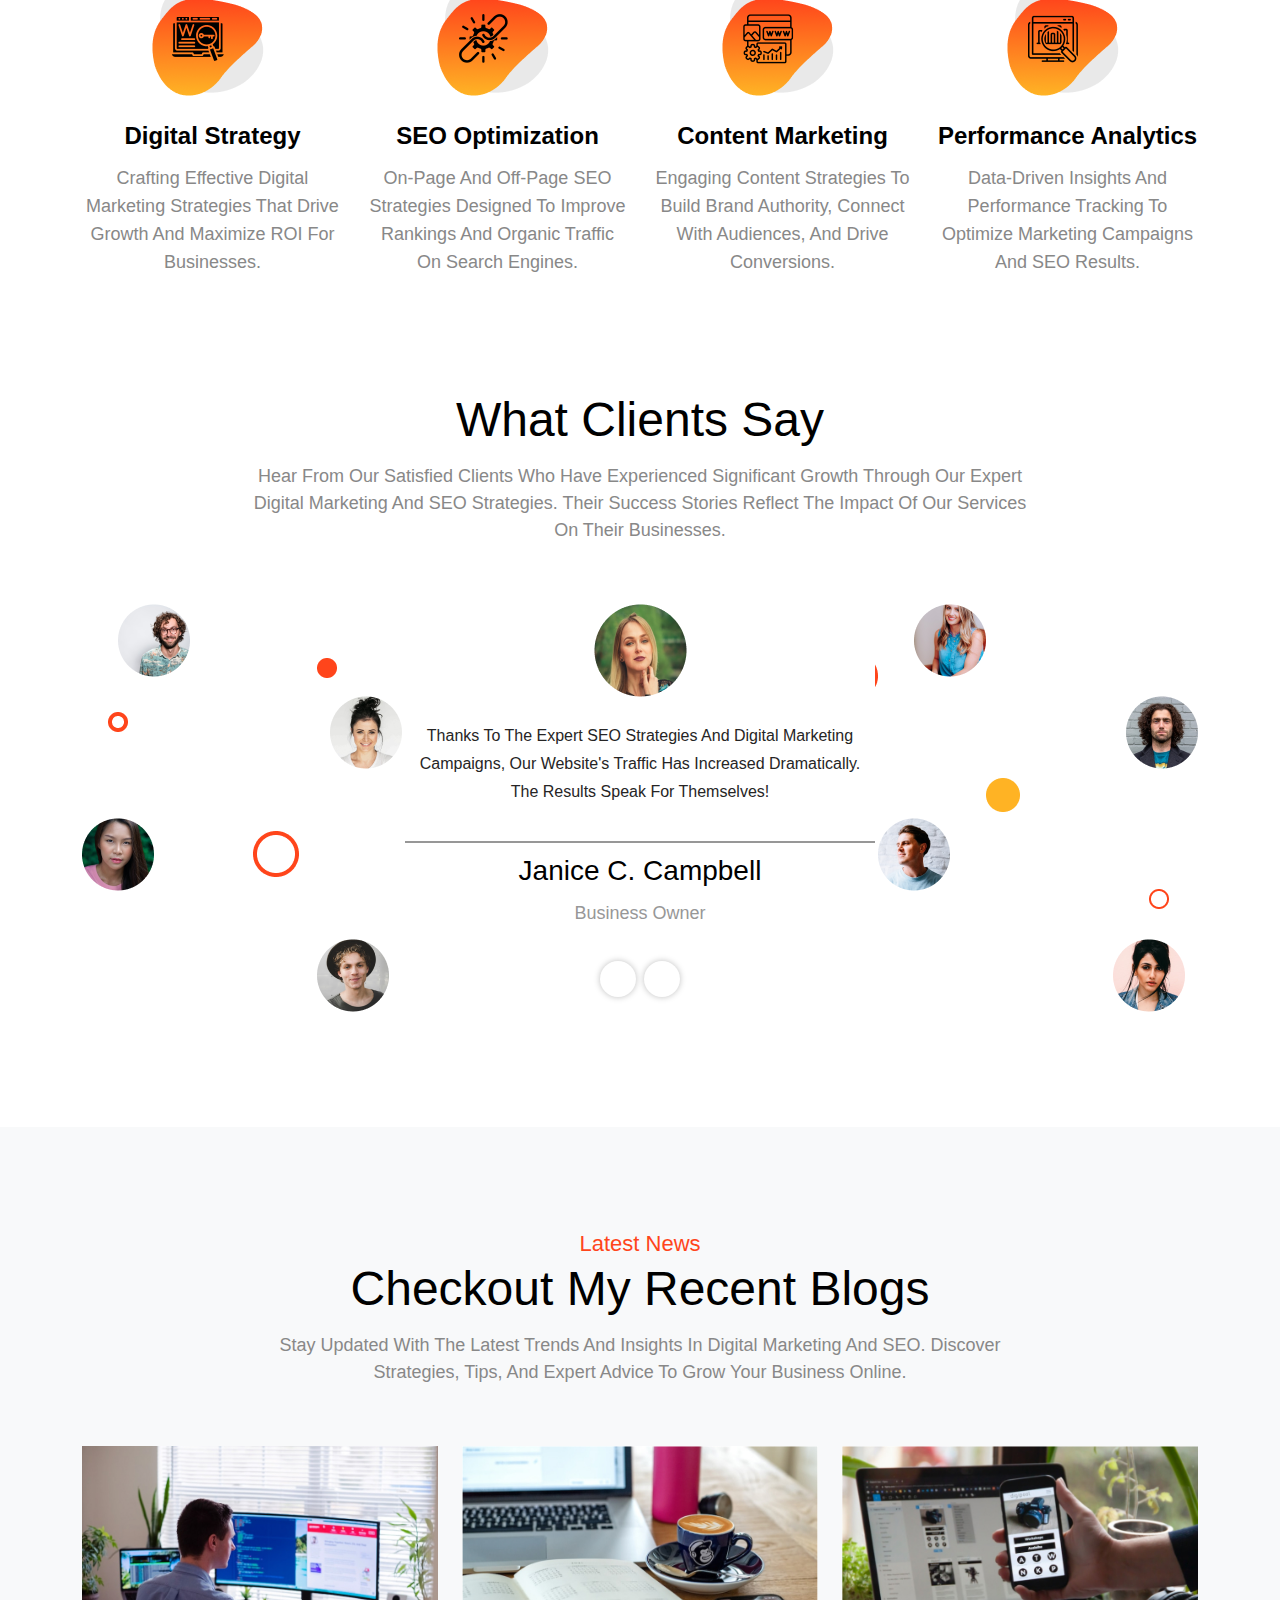
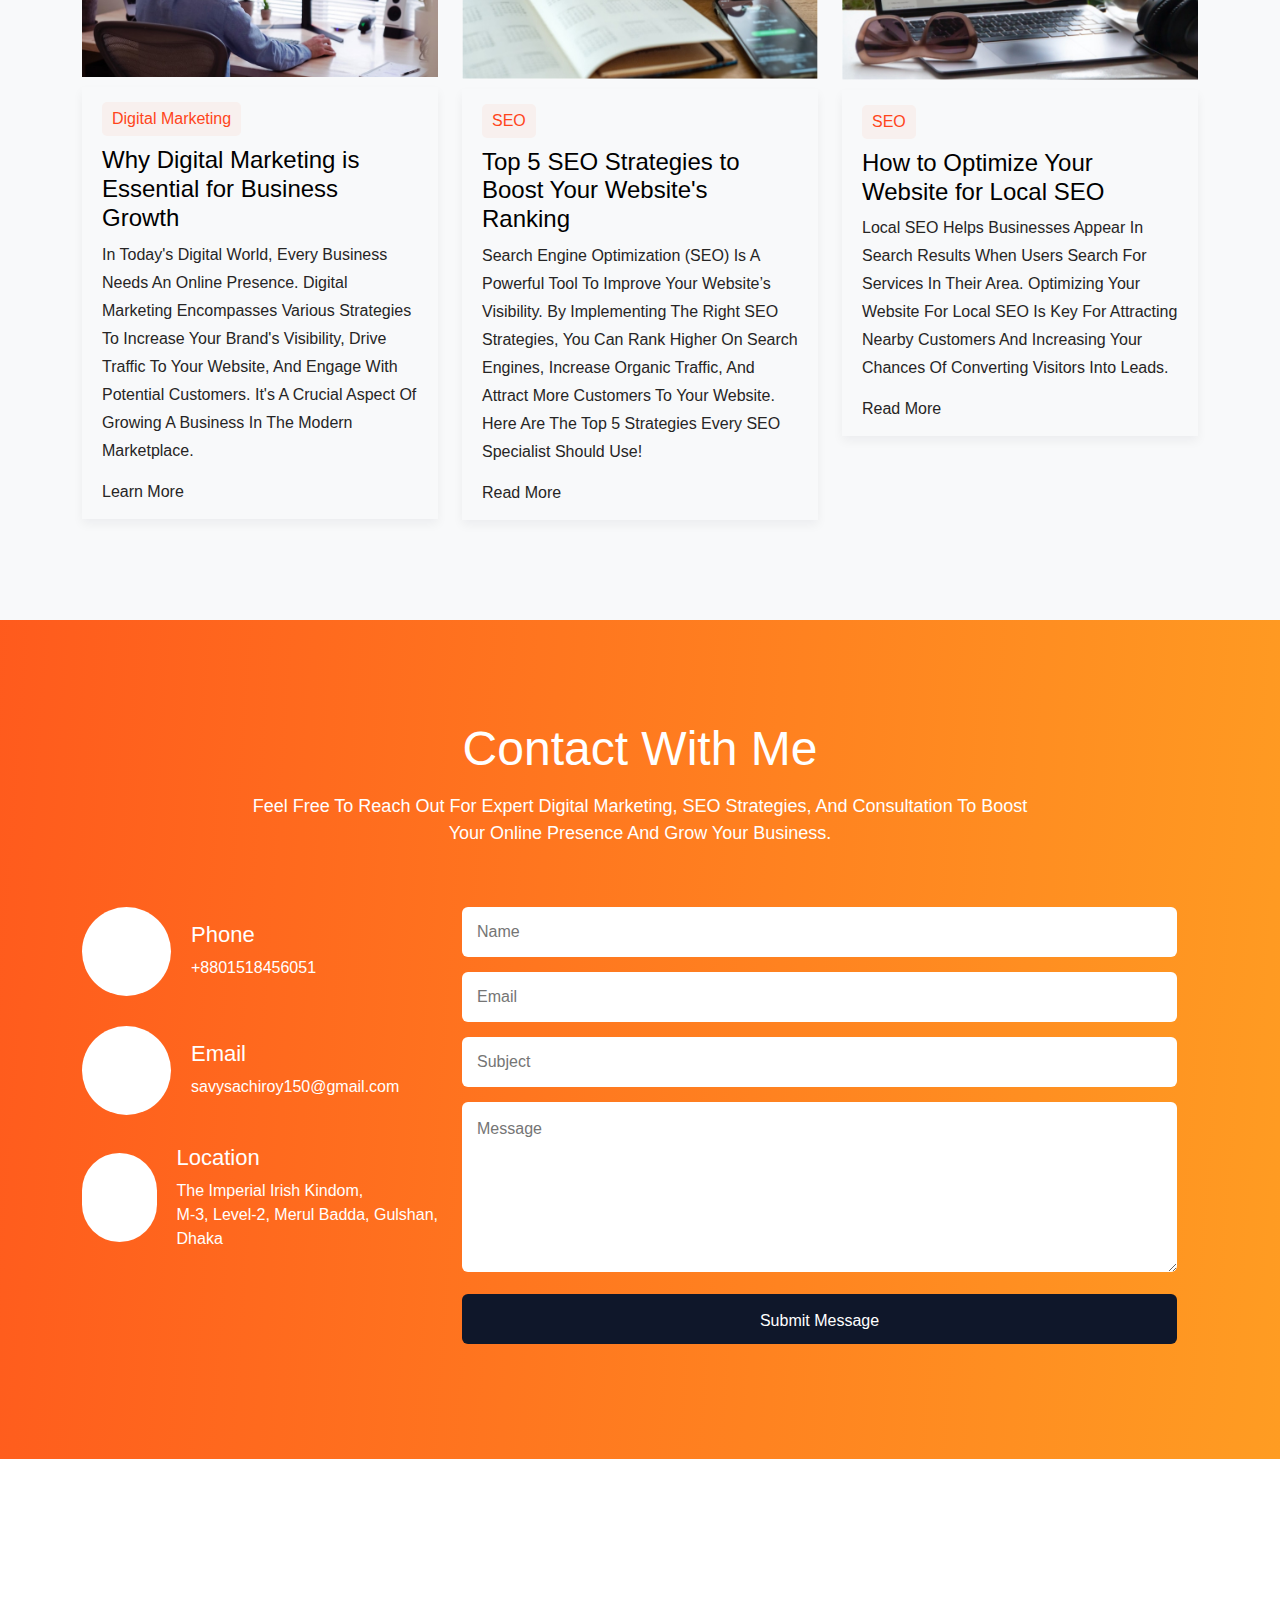
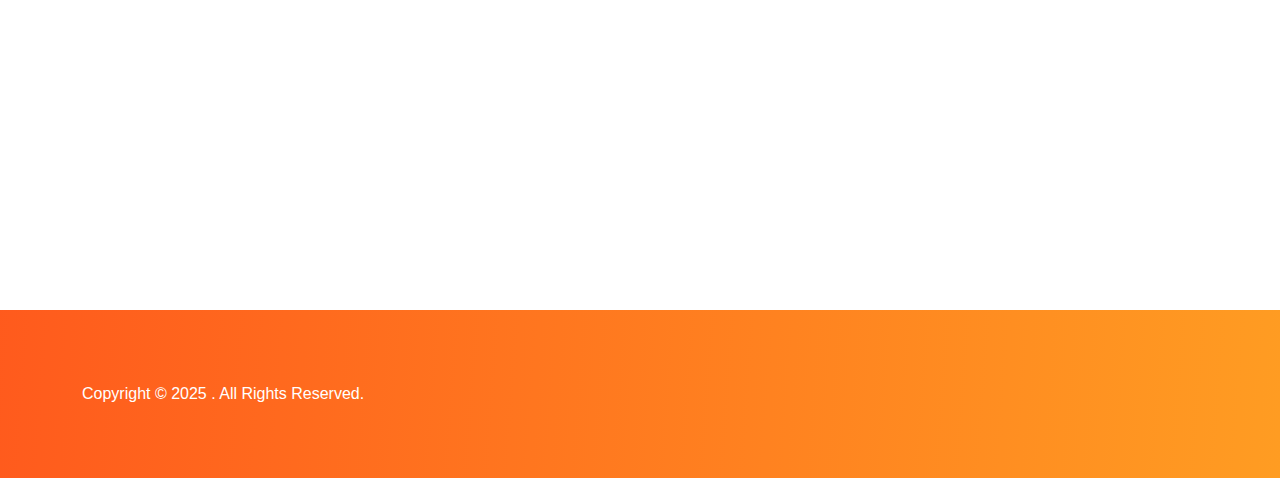
==== commit b98b7416: "updated" ====
--- a/index.html
+++ b/index.html
@@ -438,7 +438,7 @@
                     <div class="col-md-12 col-lg-5">
                         <div class="skillLeft">
                             <div class="skillLeft__thumb wow animate__fadeInLeft animate__fadeIn" data-wow-duration=".5s" data-wow-delay="1s">
-                                <img src="/assets/img/me_2.jpg" alt="skills">
+                                <img src="/assets/img/me.png" alt="skills">
                             </div>
                         </div>
                     </div>
